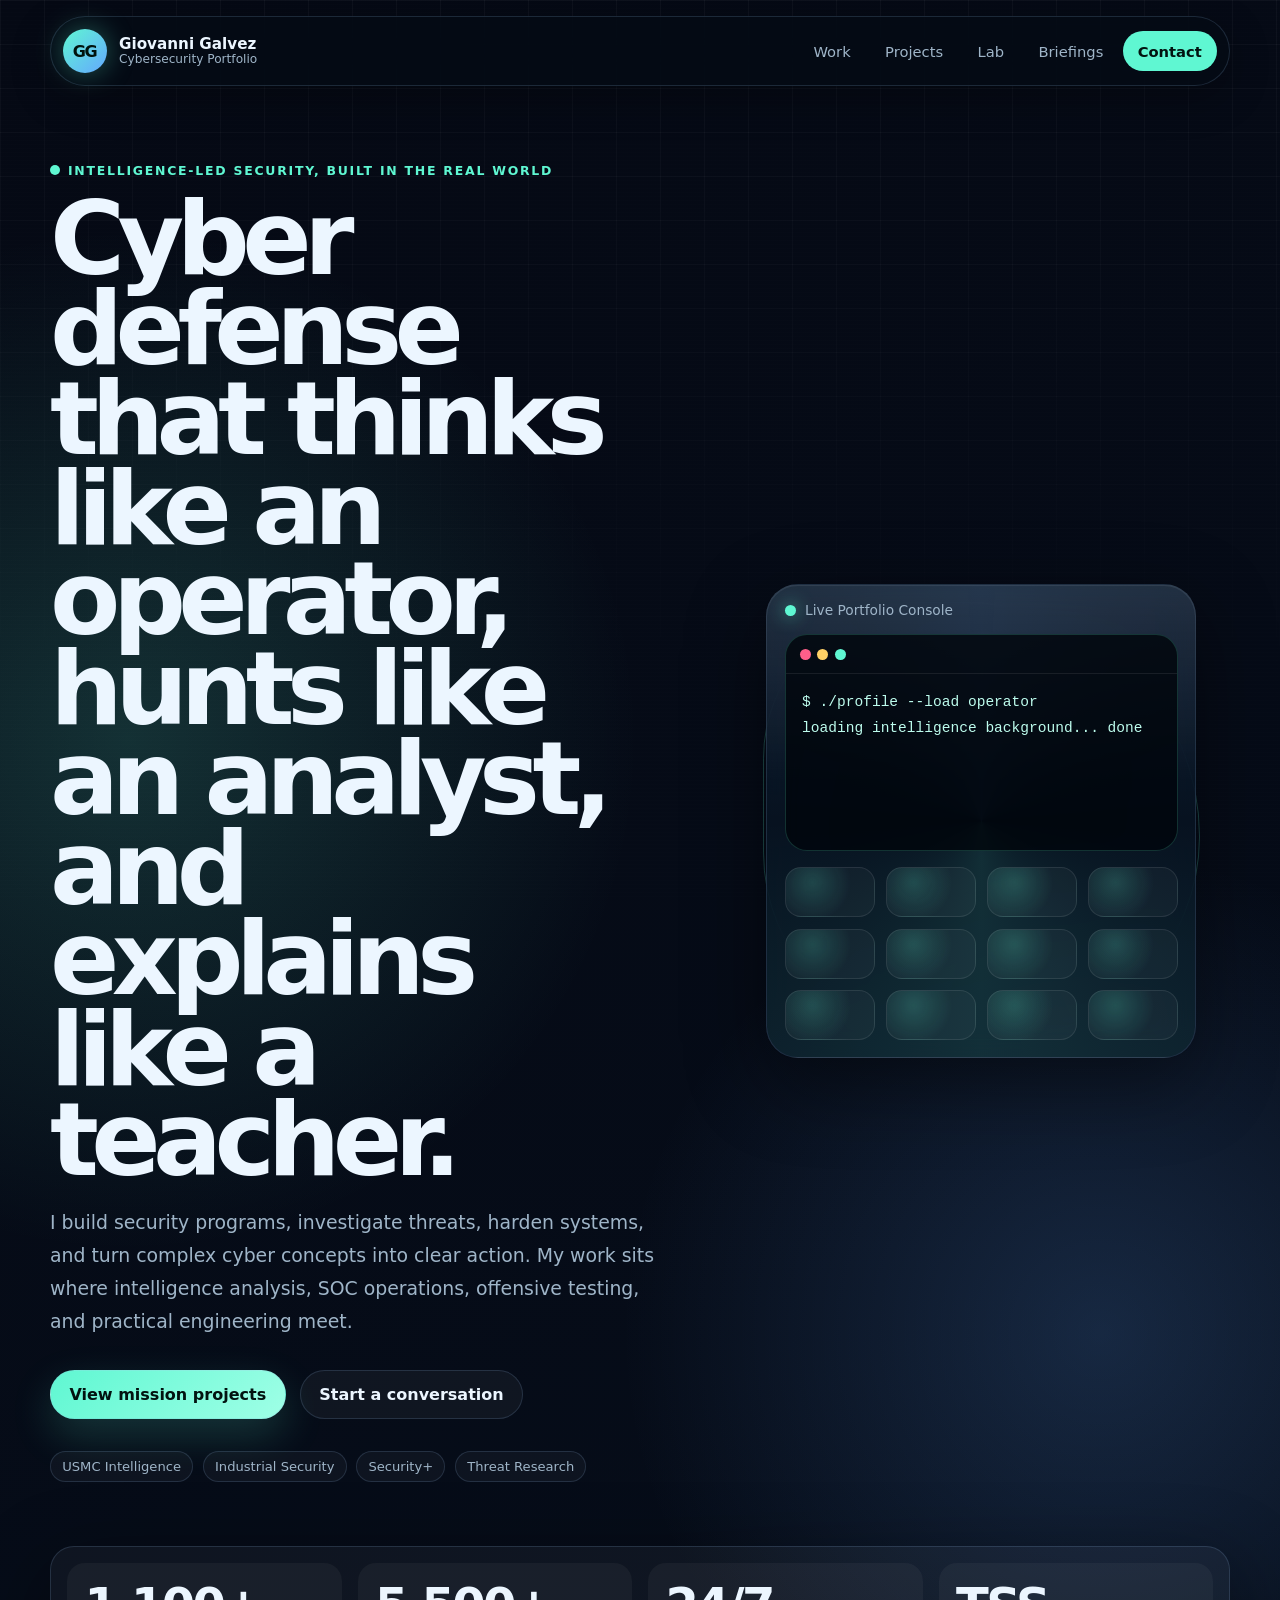
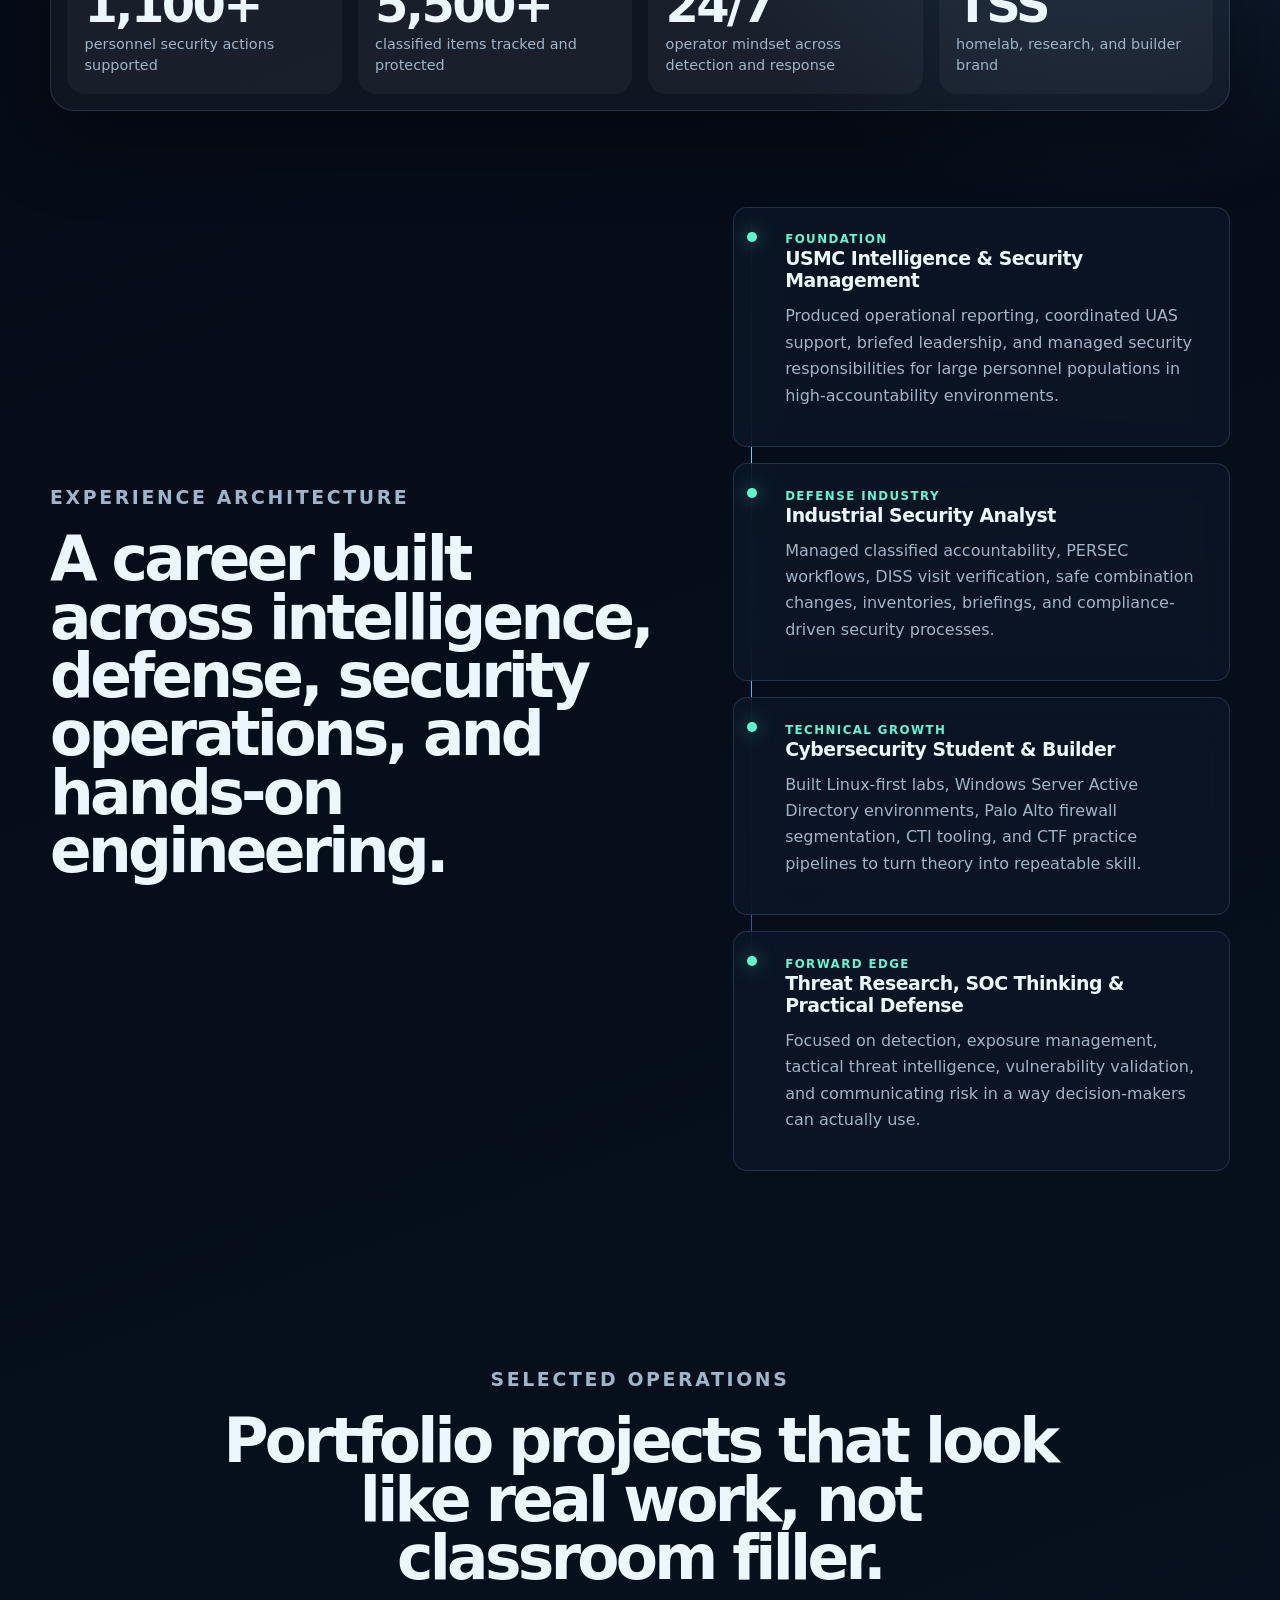
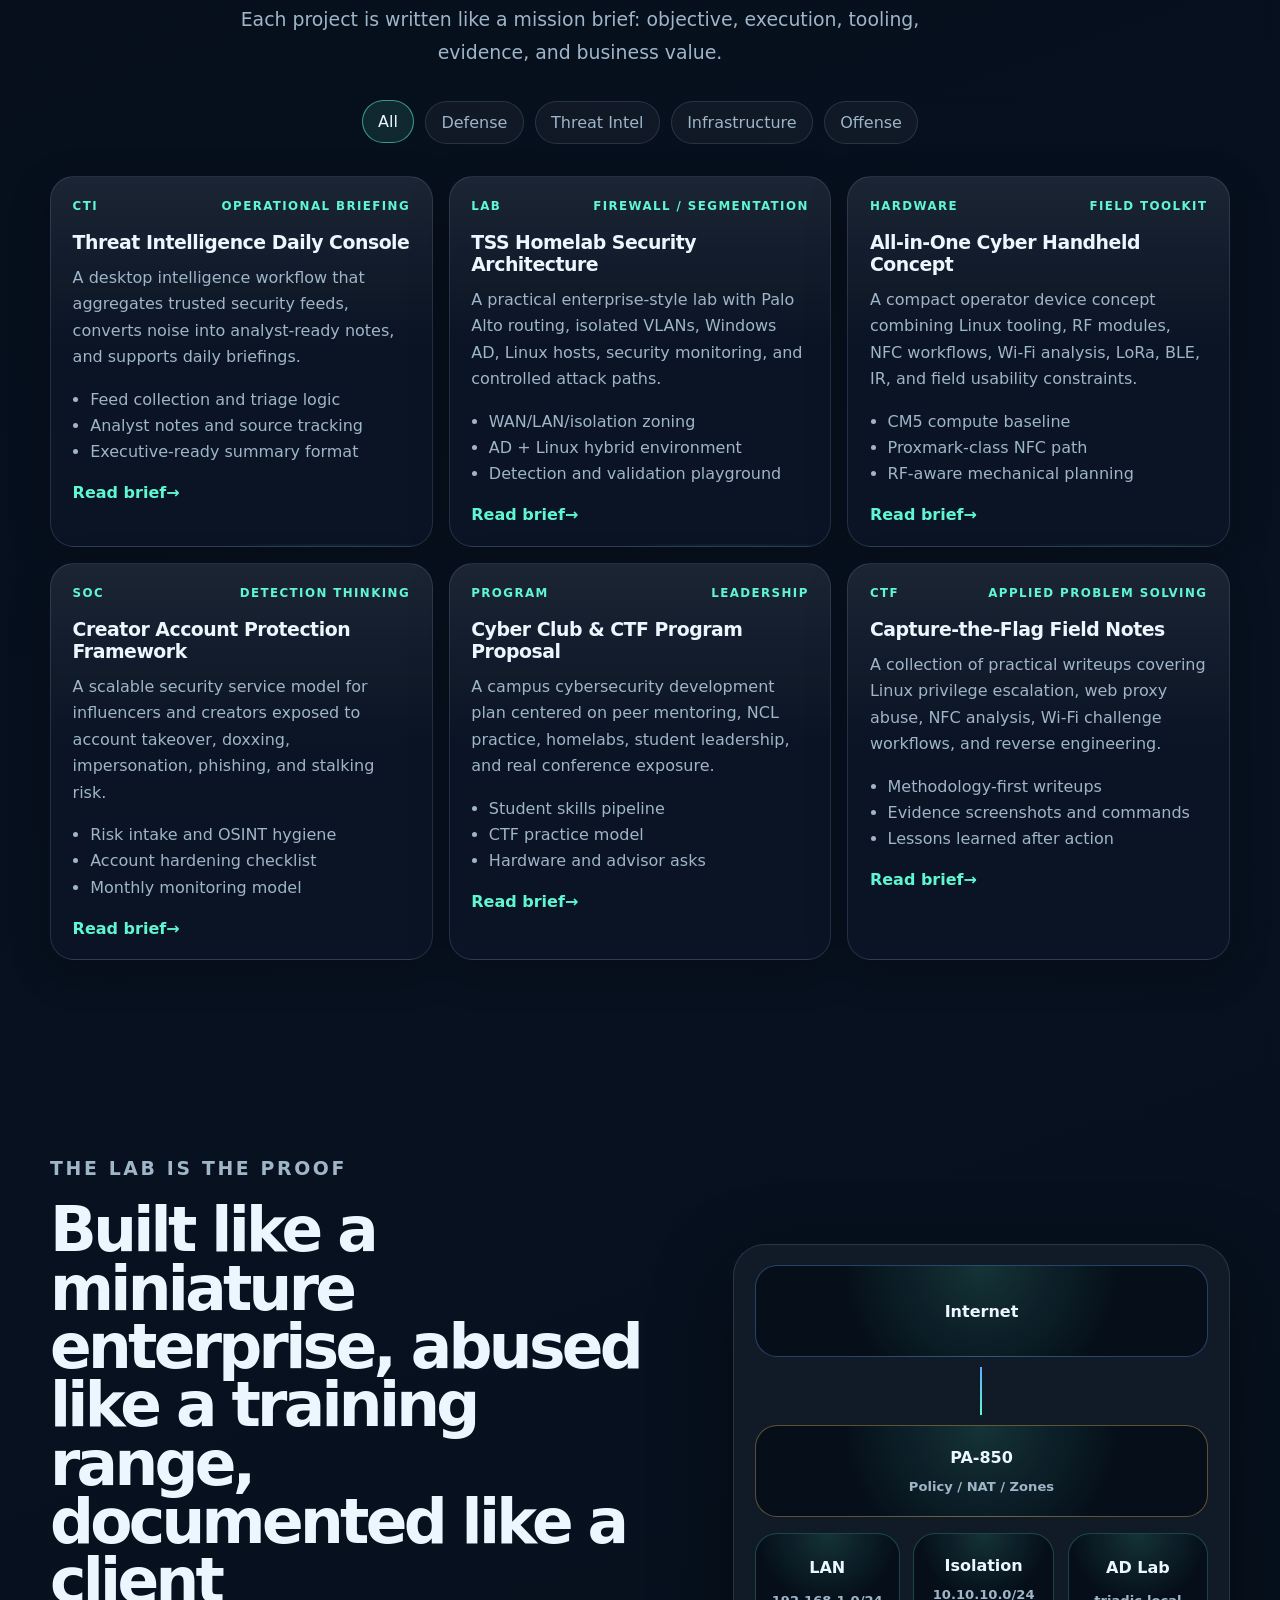
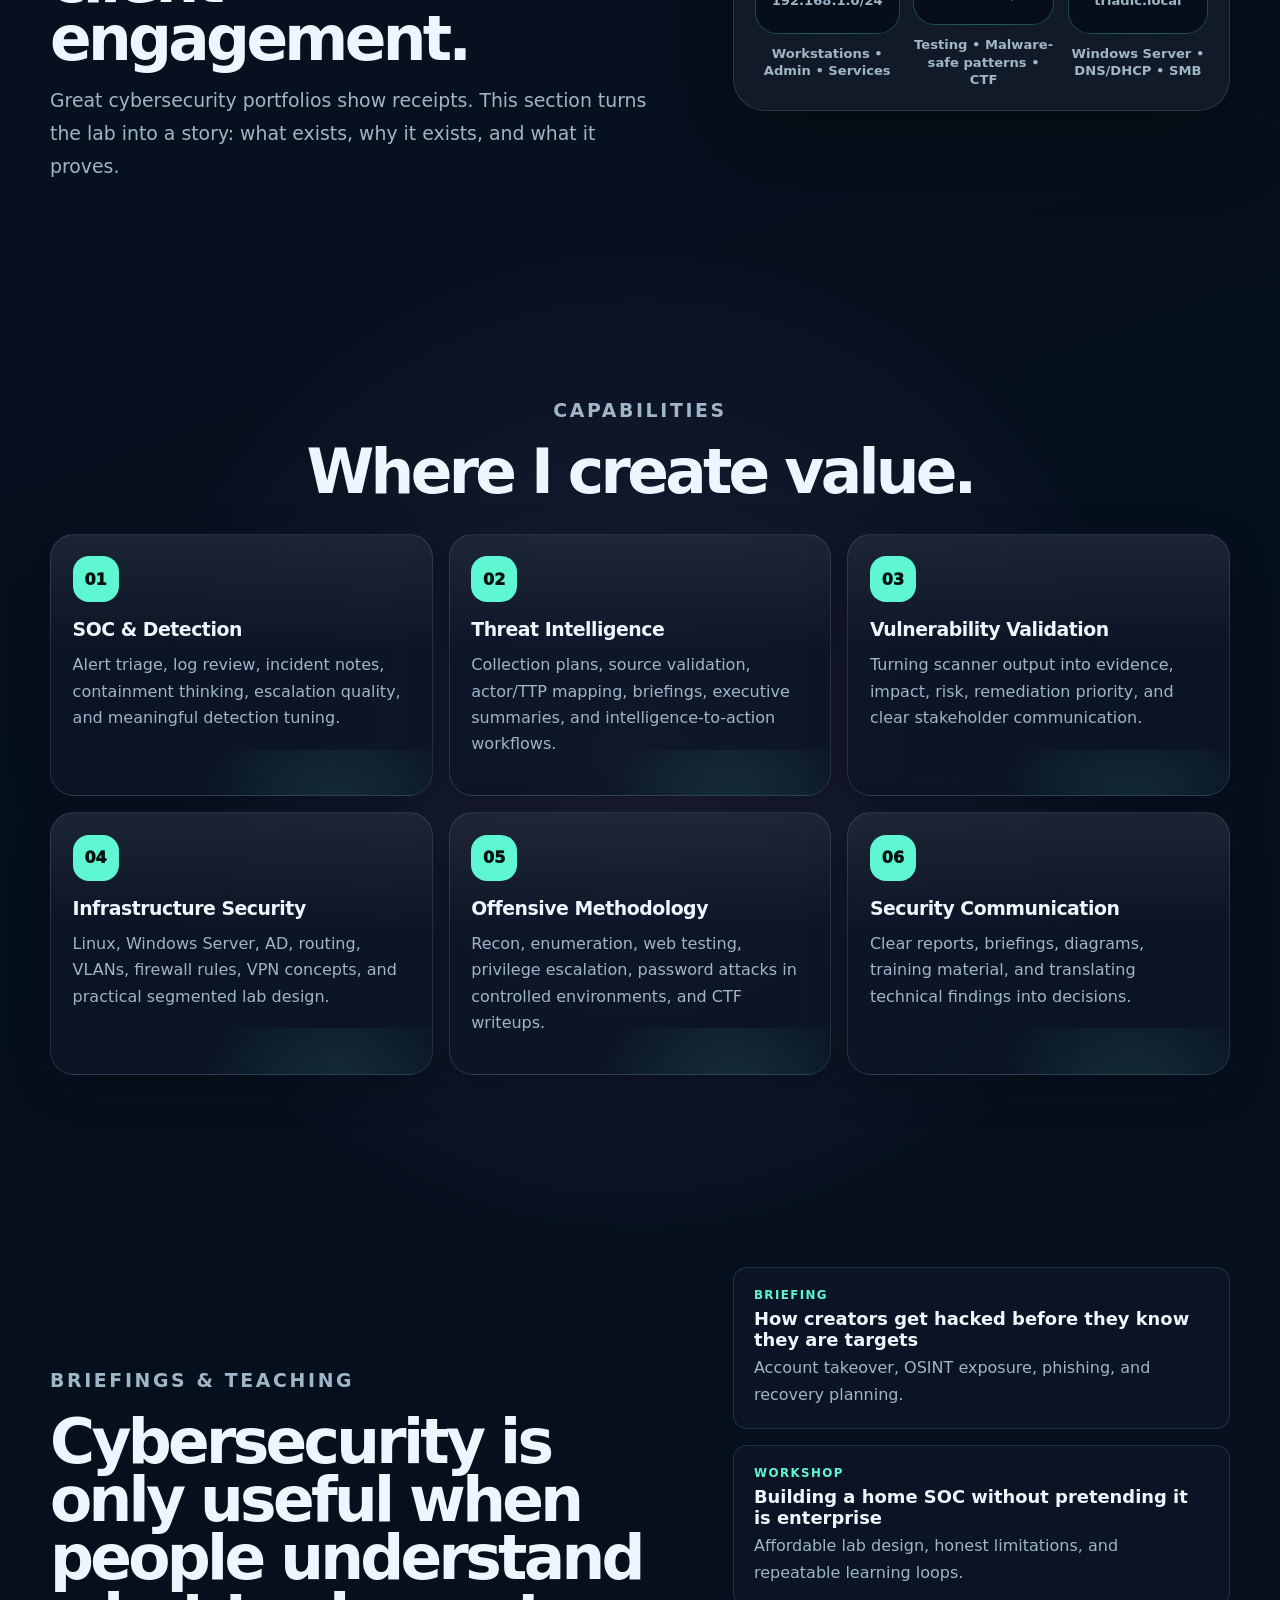
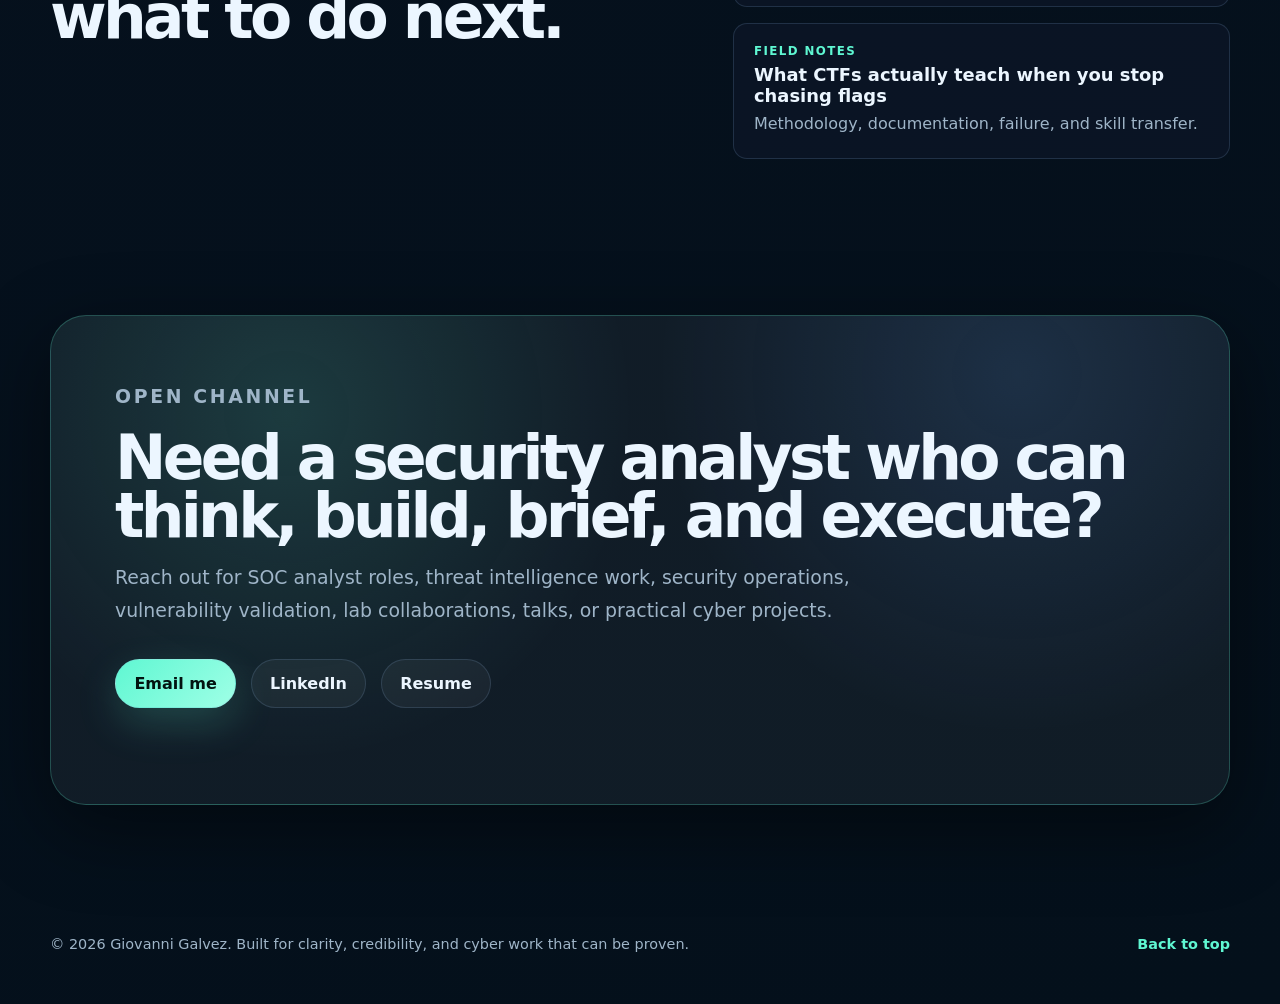
==== index.html @ e76125e7 "Add files via upload" ====
<!doctype html>
<html lang="en">
<head>
  <meta charset="utf-8" />
  <meta name="viewport" content="width=device-width, initial-scale=1" />
  <meta name="description" content="Cybersecurity portfolio for Giovanni Galvez — intelligence, security operations, threat research, homelab engineering, and practical defense projects." />
  <meta name="theme-color" content="#07111f" />
  <title>Giovanni Galvez | Cybersecurity Portfolio</title>
  <link rel="icon" href="assets/favicon.svg" type="image/svg+xml" />
  <link rel="stylesheet" href="style.css" />
</head>
<body>
  <a class="skip-link" href="#main">Skip to content</a>

  <div class="site-shell">
    <header class="site-header" data-reveal>
      <a class="brand" href="#top" aria-label="Giovanni Galvez home">
        <span class="brand-mark" aria-hidden="true">GG</span>
        <span class="brand-copy">
          <span class="brand-name">Giovanni Galvez</span>
          <span class="brand-line">Cybersecurity Portfolio</span>
        </span>
      </a>

      <button class="nav-toggle" type="button" aria-expanded="false" aria-controls="site-nav">
        <span class="sr-only">Open navigation</span>
        <span></span><span></span><span></span>
      </button>

      <nav id="site-nav" class="site-nav" aria-label="Primary navigation">
        <a href="#work">Work</a>
        <a href="#projects">Projects</a>
        <a href="#lab">Lab</a>
        <a href="#writing">Briefings</a>
        <a href="#contact" class="nav-cta">Contact</a>
      </nav>
    </header>

    <main id="main">
      <section id="top" class="hero section-grid">
        <div class="hero-copy" data-reveal>
          <p class="eyebrow"><span class="pulse-dot"></span> Intelligence-led security, built in the real world</p>
          <h1>Cyber defense that thinks like an operator, hunts like an analyst, and explains like a teacher.</h1>
          <p class="hero-lede">
            I build security programs, investigate threats, harden systems, and turn complex cyber concepts into clear action. My work sits where intelligence analysis, SOC operations, offensive testing, and practical engineering meet.
          </p>
          <div class="hero-actions">
            <a class="button button-primary" href="#projects">View mission projects</a>
            <a class="button button-ghost" href="#contact">Start a conversation</a>
          </div>
          <div class="trust-row" aria-label="Professional highlights">
            <span>USMC Intelligence</span>
            <span>Industrial Security</span>
            <span>Security+</span>
            <span>Threat Research</span>
          </div>
        </div>

        <div class="hero-panel" data-reveal>
          <div class="orbital-card">
            <div class="orbit orbit-one"></div>
            <div class="orbit orbit-two"></div>
            <div class="operator-card">
              <div class="operator-topline">
                <span class="status-light"></span>
                <span>Live Portfolio Console</span>
              </div>
              <div class="terminal-window" aria-label="Portfolio terminal animation">
                <div class="terminal-bar">
                  <span></span><span></span><span></span>
                </div>
                <pre id="terminal-output">$ ./profile --load operator
loading intelligence background... done
loading security operations... done
loading project evidence... done
ready.</pre>
              </div>
              <div class="signal-grid" aria-hidden="true">
                <span></span><span></span><span></span><span></span>
                <span></span><span></span><span></span><span></span>
                <span></span><span></span><span></span><span></span>
              </div>
            </div>
          </div>
        </div>
      </section>

      <section class="metrics strip" aria-label="Key metrics" data-reveal>
        <article>
          <strong>1,100+</strong>
          <span>personnel security actions supported</span>
        </article>
        <article>
          <strong>5,500+</strong>
          <span>classified items tracked and protected</span>
        </article>
        <article>
          <strong>24/7</strong>
          <span>operator mindset across detection and response</span>
        </article>
        <article>
          <strong>TSS</strong>
          <span>homelab, research, and builder brand</span>
        </article>
      </section>

      <section id="work" class="section section-grid work-section">
        <div class="section-heading" data-reveal>
          <p class="eyebrow">Experience architecture</p>
          <h2>A career built across intelligence, defense, security operations, and hands-on engineering.</h2>
        </div>
        <div class="timeline" data-reveal>
          <article class="timeline-item">
            <span class="timeline-kicker">Foundation</span>
            <h3>USMC Intelligence & Security Management</h3>
            <p>Produced operational reporting, coordinated UAS support, briefed leadership, and managed security responsibilities for large personnel populations in high-accountability environments.</p>
          </article>
          <article class="timeline-item">
            <span class="timeline-kicker">Defense Industry</span>
            <h3>Industrial Security Analyst</h3>
            <p>Managed classified accountability, PERSEC workflows, DISS visit verification, safe combination changes, inventories, briefings, and compliance-driven security processes.</p>
          </article>
          <article class="timeline-item">
            <span class="timeline-kicker">Technical Growth</span>
            <h3>Cybersecurity Student & Builder</h3>
            <p>Built Linux-first labs, Windows Server Active Directory environments, Palo Alto firewall segmentation, CTI tooling, and CTF practice pipelines to turn theory into repeatable skill.</p>
          </article>
          <article class="timeline-item">
            <span class="timeline-kicker">Forward Edge</span>
            <h3>Threat Research, SOC Thinking & Practical Defense</h3>
            <p>Focused on detection, exposure management, tactical threat intelligence, vulnerability validation, and communicating risk in a way decision-makers can actually use.</p>
          </article>
        </div>
      </section>

      <section id="projects" class="section projects-section">
        <div class="section-heading narrow" data-reveal>
          <p class="eyebrow">Selected operations</p>
          <h2>Portfolio projects that look like real work, not classroom filler.</h2>
          <p>Each project is written like a mission brief: objective, execution, tooling, evidence, and business value.</p>
        </div>

        <div class="project-filters" data-reveal aria-label="Project filters">
          <button class="chip is-active" data-filter="all">All</button>
          <button class="chip" data-filter="defense">Defense</button>
          <button class="chip" data-filter="cti">Threat Intel</button>
          <button class="chip" data-filter="infra">Infrastructure</button>
          <button class="chip" data-filter="offense">Offense</button>
        </div>

        <div class="project-grid" data-reveal>
          <article class="project-card" data-category="cti defense">
            <div class="card-topline"><span>CTI</span><span>Operational Briefing</span></div>
            <h3>Threat Intelligence Daily Console</h3>
            <p>A desktop intelligence workflow that aggregates trusted security feeds, converts noise into analyst-ready notes, and supports daily briefings.</p>
            <ul>
              <li>Feed collection and triage logic</li>
              <li>Analyst notes and source tracking</li>
              <li>Executive-ready summary format</li>
            </ul>
            <button class="text-button" data-modal="cti-console">Read brief</button>
          </article>

          <article class="project-card" data-category="infra defense">
            <div class="card-topline"><span>Lab</span><span>Firewall / Segmentation</span></div>
            <h3>TSS Homelab Security Architecture</h3>
            <p>A practical enterprise-style lab with Palo Alto routing, isolated VLANs, Windows AD, Linux hosts, security monitoring, and controlled attack paths.</p>
            <ul>
              <li>WAN/LAN/isolation zoning</li>
              <li>AD + Linux hybrid environment</li>
              <li>Detection and validation playground</li>
            </ul>
            <button class="text-button" data-modal="tss-lab">Read brief</button>
          </article>

          <article class="project-card" data-category="offense infra">
            <div class="card-topline"><span>Hardware</span><span>Field Toolkit</span></div>
            <h3>All-in-One Cyber Handheld Concept</h3>
            <p>A compact operator device concept combining Linux tooling, RF modules, NFC workflows, Wi-Fi analysis, LoRa, BLE, IR, and field usability constraints.</p>
            <ul>
              <li>CM5 compute baseline</li>
              <li>Proxmark-class NFC path</li>
              <li>RF-aware mechanical planning</li>
            </ul>
            <button class="text-button" data-modal="handheld">Read brief</button>
          </article>

          <article class="project-card" data-category="defense cti">
            <div class="card-topline"><span>SOC</span><span>Detection Thinking</span></div>
            <h3>Creator Account Protection Framework</h3>
            <p>A scalable security service model for influencers and creators exposed to account takeover, doxxing, impersonation, phishing, and stalking risk.</p>
            <ul>
              <li>Risk intake and OSINT hygiene</li>
              <li>Account hardening checklist</li>
              <li>Monthly monitoring model</li>
            </ul>
            <button class="text-button" data-modal="creator-shield">Read brief</button>
          </article>

          <article class="project-card" data-category="infra defense">
            <div class="card-topline"><span>Program</span><span>Leadership</span></div>
            <h3>Cyber Club & CTF Program Proposal</h3>
            <p>A campus cybersecurity development plan centered on peer mentoring, NCL practice, homelabs, student leadership, and real conference exposure.</p>
            <ul>
              <li>Student skills pipeline</li>
              <li>CTF practice model</li>
              <li>Hardware and advisor asks</li>
            </ul>
            <button class="text-button" data-modal="campus-program">Read brief</button>
          </article>

          <article class="project-card" data-category="offense defense">
            <div class="card-topline"><span>CTF</span><span>Applied Problem Solving</span></div>
            <h3>Capture-the-Flag Field Notes</h3>
            <p>A collection of practical writeups covering Linux privilege escalation, web proxy abuse, NFC analysis, Wi-Fi challenge workflows, and reverse engineering.</p>
            <ul>
              <li>Methodology-first writeups</li>
              <li>Evidence screenshots and commands</li>
              <li>Lessons learned after action</li>
            </ul>
            <button class="text-button" data-modal="ctf-notes">Read brief</button>
          </article>
        </div>
      </section>

      <section id="lab" class="section lab-section section-grid">
        <div class="section-heading" data-reveal>
          <p class="eyebrow">The lab is the proof</p>
          <h2>Built like a miniature enterprise, abused like a training range, documented like a client engagement.</h2>
          <p>Great cybersecurity portfolios show receipts. This section turns the lab into a story: what exists, why it exists, and what it proves.</p>
        </div>
        <div class="lab-map" data-reveal aria-label="Homelab architecture diagram">
          <div class="map-node internet">Internet</div>
          <div class="map-line"></div>
          <div class="map-node firewall">PA-850<br><span>Policy / NAT / Zones</span></div>
          <div class="map-branches">
            <div class="branch">
              <div class="map-node">LAN<br><span>192.168.1.0/24</span></div>
              <small>Workstations • Admin • Services</small>
            </div>
            <div class="branch">
              <div class="map-node">Isolation<br><span>10.10.10.0/24</span></div>
              <small>Testing • Malware-safe patterns • CTF</small>
            </div>
            <div class="branch">
              <div class="map-node">AD Lab<br><span>triadic.local</span></div>
              <small>Windows Server • DNS/DHCP • SMB</small>
            </div>
          </div>
        </div>
      </section>

      <section id="capabilities" class="section capabilities-section">
        <div class="section-heading narrow" data-reveal>
          <p class="eyebrow">Capabilities</p>
          <h2>Where I create value.</h2>
        </div>
        <div class="capability-grid" data-reveal>
          <article>
            <span class="cap-icon">01</span>
            <h3>SOC & Detection</h3>
            <p>Alert triage, log review, incident notes, containment thinking, escalation quality, and meaningful detection tuning.</p>
          </article>
          <article>
            <span class="cap-icon">02</span>
            <h3>Threat Intelligence</h3>
            <p>Collection plans, source validation, actor/TTP mapping, briefings, executive summaries, and intelligence-to-action workflows.</p>
          </article>
          <article>
            <span class="cap-icon">03</span>
            <h3>Vulnerability Validation</h3>
            <p>Turning scanner output into evidence, impact, risk, remediation priority, and clear stakeholder communication.</p>
          </article>
          <article>
            <span class="cap-icon">04</span>
            <h3>Infrastructure Security</h3>
            <p>Linux, Windows Server, AD, routing, VLANs, firewall rules, VPN concepts, and practical segmented lab design.</p>
          </article>
          <article>
            <span class="cap-icon">05</span>
            <h3>Offensive Methodology</h3>
            <p>Recon, enumeration, web testing, privilege escalation, password attacks in controlled environments, and CTF writeups.</p>
          </article>
          <article>
            <span class="cap-icon">06</span>
            <h3>Security Communication</h3>
            <p>Clear reports, briefings, diagrams, training material, and translating technical findings into decisions.</p>
          </article>
        </div>
      </section>

      <section id="writing" class="section writing-section section-grid">
        <div class="section-heading" data-reveal>
          <p class="eyebrow">Briefings & teaching</p>
          <h2>Cybersecurity is only useful when people understand what to do next.</h2>
        </div>
        <div class="briefing-list" data-reveal>
          <a href="#contact">
            <span>Briefing</span>
            <strong>How creators get hacked before they know they are targets</strong>
            <em>Account takeover, OSINT exposure, phishing, and recovery planning.</em>
          </a>
          <a href="#contact">
            <span>Workshop</span>
            <strong>Building a home SOC without pretending it is enterprise</strong>
            <em>Affordable lab design, honest limitations, and repeatable learning loops.</em>
          </a>
          <a href="#contact">
            <span>Field Notes</span>
            <strong>What CTFs actually teach when you stop chasing flags</strong>
            <em>Methodology, documentation, failure, and skill transfer.</em>
          </a>
        </div>
      </section>

      <section id="contact" class="section contact-section" data-reveal>
        <div class="contact-card">
          <p class="eyebrow">Open channel</p>
          <h2>Need a security analyst who can think, build, brief, and execute?</h2>
          <p>Reach out for SOC analyst roles, threat intelligence work, security operations, vulnerability validation, lab collaborations, talks, or practical cyber projects.</p>
          <div class="contact-actions">
            <a class="button button-primary" href="mailto:you@example.com?subject=Cybersecurity%20Portfolio%20Inquiry">Email me</a>
            <a class="button button-ghost" href="https://www.linkedin.com/in/giovanniagalvez" target="_blank" rel="noreferrer">LinkedIn</a>
            <a class="button button-ghost" href="assets/resume-placeholder.txt">Resume</a>
          </div>
        </div>
      </section>
    </main>

    <footer class="site-footer">
      <p>© <span id="year"></span> Giovanni Galvez. Built for clarity, credibility, and cyber work that can be proven.</p>
      <a href="#top">Back to top</a>
    </footer>
  </div>

  <div class="modal" id="project-modal" role="dialog" aria-modal="true" aria-hidden="true" aria-labelledby="modal-title">
    <div class="modal-backdrop" data-close-modal></div>
    <div class="modal-panel" role="document">
      <button class="modal-close" type="button" data-close-modal aria-label="Close modal">×</button>
      <p class="eyebrow" id="modal-kicker">Project brief</p>
      <h2 id="modal-title">Project title</h2>
      <p id="modal-body">Project body</p>
      <div class="modal-meta" id="modal-meta"></div>
    </div>
  </div>

  <script src="app.js"></script>
</body>
</html>
---- style.css ----
:root {
  --bg: #050914;
  --bg-2: #07111f;
  --panel: rgba(12, 23, 39, 0.78);
  --panel-strong: rgba(14, 31, 52, 0.95);
  --text: #ecf6ff;
  --muted: #9fb5c8;
  --subtle: #678095;
  --line: rgba(137, 179, 218, 0.18);
  --accent: #5ff7d2;
  --accent-2: #64a8ff;
  --accent-3: #c084fc;
  --danger: #ff5f8a;
  --shadow: 0 24px 80px rgba(0, 0, 0, 0.45);
  --radius: 24px;
  --radius-sm: 14px;
  --max: 1180px;
}

* {
  box-sizing: border-box;
}

html {
  scroll-behavior: smooth;
}

body {
  margin: 0;
  min-height: 100vh;
  font-family: ui-sans-serif, system-ui, -apple-system, BlinkMacSystemFont, "Segoe UI", sans-serif;
  color: var(--text);
  background:
    radial-gradient(circle at 10% 10%, rgba(95, 247, 210, 0.16), transparent 32rem),
    radial-gradient(circle at 86% 18%, rgba(100, 168, 255, 0.18), transparent 30rem),
    radial-gradient(circle at 50% 75%, rgba(192, 132, 252, 0.12), transparent 32rem),
    linear-gradient(160deg, var(--bg), var(--bg-2) 55%, #04101b);
  overflow-x: hidden;
}

body::before {
  content: "";
  position: fixed;
  inset: 0;
  pointer-events: none;
  background-image:
    linear-gradient(rgba(255,255,255,0.035) 1px, transparent 1px),
    linear-gradient(90deg, rgba(255,255,255,0.035) 1px, transparent 1px);
  background-size: 44px 44px;
  mask-image: linear-gradient(to bottom, black, transparent 85%);
  z-index: -2;
}

body::after {
  content: "";
  position: fixed;
  inset: 0;
  pointer-events: none;
  background: repeating-linear-gradient(
    to bottom,
    rgba(255,255,255,0.025),
    rgba(255,255,255,0.025) 1px,
    transparent 1px,
    transparent 4px
  );
  mix-blend-mode: overlay;
  opacity: 0.24;
  z-index: -1;
}

a {
  color: inherit;
  text-decoration: none;
}

button {
  font: inherit;
}

.skip-link {
  position: absolute;
  left: 1rem;
  top: -4rem;
  z-index: 1000;
  padding: 0.75rem 1rem;
  background: var(--accent);
  color: #00130e;
  border-radius: 999px;
  transition: top 180ms ease;
}

.skip-link:focus {
  top: 1rem;
}

.sr-only {
  position: absolute;
  width: 1px;
  height: 1px;
  padding: 0;
  margin: -1px;
  overflow: hidden;
  clip: rect(0, 0, 0, 0);
  white-space: nowrap;
  border: 0;
}

.site-shell {
  width: min(100% - 32px, var(--max));
  margin: 0 auto;
}

.site-header {
  position: sticky;
  top: 16px;
  z-index: 900;
  display: flex;
  align-items: center;
  justify-content: space-between;
  gap: 1rem;
  margin-top: 16px;
  padding: 0.75rem;
  border: 1px solid var(--line);
  border-radius: 999px;
  background: rgba(5, 12, 22, 0.72);
  backdrop-filter: blur(18px);
  box-shadow: 0 12px 40px rgba(0,0,0,0.28);
}

.brand {
  display: inline-flex;
  align-items: center;
  gap: 0.75rem;
  min-width: 0;
}

.brand-mark {
  display: grid;
  place-items: center;
  width: 44px;
  height: 44px;
  flex: 0 0 44px;
  border-radius: 50%;
  color: #00130e;
  font-weight: 900;
  letter-spacing: -0.08em;
  background: linear-gradient(135deg, var(--accent), var(--accent-2));
  box-shadow: 0 0 28px rgba(95, 247, 210, 0.34);
}

.brand-copy {
  display: grid;
  line-height: 1.1;
}

.brand-name {
  font-size: 0.95rem;
  font-weight: 800;
}

.brand-line {
  color: var(--muted);
  font-size: 0.76rem;
}

.site-nav {
  display: flex;
  align-items: center;
  gap: 0.25rem;
}

.site-nav a {
  color: var(--muted);
  font-size: 0.92rem;
  padding: 0.72rem 0.95rem;
  border-radius: 999px;
  transition: color 180ms ease, background 180ms ease;
}

.site-nav a:hover,
.site-nav a:focus-visible {
  color: var(--text);
  background: rgba(255,255,255,0.07);
  outline: none;
}

.site-nav .nav-cta {
  color: #021310;
  background: var(--accent);
  font-weight: 800;
}

.site-nav .nav-cta:hover,
.site-nav .nav-cta:focus-visible {
  color: #021310;
  background: #8fffe2;
}

.nav-toggle {
  display: none;
  width: 44px;
  height: 44px;
  border: 1px solid var(--line);
  border-radius: 50%;
  background: rgba(255,255,255,0.04);
  color: var(--text);
}

.nav-toggle span:not(.sr-only) {
  display: block;
  width: 18px;
  height: 2px;
  margin: 4px auto;
  background: currentColor;
  border-radius: 999px;
}

.section {
  padding: 96px 0;
}

.section-grid {
  display: grid;
  grid-template-columns: minmax(0, 1fr) minmax(320px, 0.82fr);
  gap: clamp(2rem, 6vw, 5rem);
  align-items: center;
}

.hero {
  min-height: calc(100vh - 88px);
  padding: 74px 0 64px;
}

.eyebrow {
  display: inline-flex;
  align-items: center;
  gap: 0.5rem;
  margin: 0 0 1rem;
  color: var(--accent);
  font-size: 0.78rem;
  font-weight: 900;
  letter-spacing: 0.14em;
  text-transform: uppercase;
}

.pulse-dot {
  width: 0.62rem;
  height: 0.62rem;
  border-radius: 999px;
  background: var(--accent);
  box-shadow: 0 0 0 0 rgba(95, 247, 210, 0.62);
  animation: pulse 1.7s infinite;
}

@keyframes pulse {
  70% { box-shadow: 0 0 0 12px rgba(95, 247, 210, 0); }
  100% { box-shadow: 0 0 0 0 rgba(95, 247, 210, 0); }
}

h1, h2, h3, p {
  margin-top: 0;
}

h1 {
  max-width: 920px;
  margin-bottom: 1.35rem;
  font-size: clamp(3rem, 8vw, 6.85rem);
  line-height: 0.88;
  letter-spacing: -0.075em;
}

h2 {
  margin-bottom: 1rem;
  font-size: clamp(2rem, 4.8vw, 4.45rem);
  line-height: 0.95;
  letter-spacing: -0.06em;
}

h3 {
  margin-bottom: 0.75rem;
  font-size: 1.18rem;
  letter-spacing: -0.025em;
}

.hero-lede,
.section-heading p,
.contact-card p {
  max-width: 760px;
  color: var(--muted);
  font-size: clamp(1rem, 2vw, 1.18rem);
  line-height: 1.75;
}

.hero-actions,
.contact-actions {
  display: flex;
  flex-wrap: wrap;
  gap: 0.9rem;
  margin: 2rem 0;
}

.button {
  display: inline-flex;
  align-items: center;
  justify-content: center;
  min-height: 48px;
  padding: 0.85rem 1.15rem;
  border-radius: 999px;
  border: 1px solid var(--line);
  font-weight: 850;
  transition: transform 180ms ease, border-color 180ms ease, background 180ms ease, box-shadow 180ms ease;
}

.button:hover,
.button:focus-visible {
  transform: translateY(-2px);
  outline: none;
}

.button-primary {
  color: #021310;
  background: linear-gradient(135deg, var(--accent), #9fffe6);
  box-shadow: 0 16px 42px rgba(95, 247, 210, 0.18);
}

.button-ghost {
  color: var(--text);
  background: rgba(255,255,255,0.045);
}

.button-ghost:hover,
.button-ghost:focus-visible {
  border-color: rgba(95, 247, 210, 0.5);
  background: rgba(95, 247, 210, 0.08);
}

.trust-row {
  display: flex;
  flex-wrap: wrap;
  gap: 0.6rem;
  color: var(--muted);
}

.trust-row span {
  padding: 0.45rem 0.7rem;
  border: 1px solid var(--line);
  border-radius: 999px;
  background: rgba(255,255,255,0.035);
  font-size: 0.82rem;
}

.hero-panel {
  min-height: 520px;
  display: grid;
  place-items: center;
}

.orbital-card {
  position: relative;
  width: min(100%, 520px);
  aspect-ratio: 1;
  display: grid;
  place-items: center;
}

.orbit {
  position: absolute;
  inset: 6%;
  border: 1px solid rgba(95, 247, 210, 0.25);
  border-radius: 40% 60% 52% 48%;
  animation: rotate 18s linear infinite;
}

.orbit-two {
  inset: 14%;
  border-color: rgba(100, 168, 255, 0.26);
  border-radius: 58% 42% 48% 52%;
  animation-duration: 12s;
  animation-direction: reverse;
}

@keyframes rotate {
  to { transform: rotate(360deg); }
}

.operator-card {
  position: relative;
  width: min(92%, 430px);
  min-height: 400px;
  padding: 1.1rem;
  border: 1px solid var(--line);
  border-radius: 32px;
  background:
    linear-gradient(180deg, rgba(255,255,255,0.09), transparent 42%),
    rgba(8, 20, 35, 0.8);
  box-shadow: var(--shadow), inset 0 1px rgba(255,255,255,0.08);
  backdrop-filter: blur(18px);
  overflow: hidden;
}

.operator-card::before {
  content: "";
  position: absolute;
  inset: -40%;
  background: conic-gradient(from 90deg, transparent, rgba(95,247,210,0.12), transparent, rgba(100,168,255,0.12), transparent);
  animation: rotate 20s linear infinite;
  z-index: -1;
}

.operator-topline {
  display: flex;
  align-items: center;
  gap: 0.55rem;
  color: var(--muted);
  font-size: 0.86rem;
  margin-bottom: 1rem;
}

.status-light {
  width: 0.7rem;
  height: 0.7rem;
  border-radius: 50%;
  background: var(--accent);
  box-shadow: 0 0 18px rgba(95,247,210,0.7);
}

.terminal-window {
  border: 1px solid rgba(95,247,210,0.18);
  border-radius: 22px;
  background: rgba(1, 6, 12, 0.8);
  overflow: hidden;
}

.terminal-bar {
  display: flex;
  gap: 0.42rem;
  padding: 0.85rem;
  border-bottom: 1px solid rgba(255,255,255,0.08);
}

.terminal-bar span {
  width: 0.68rem;
  height: 0.68rem;
  border-radius: 50%;
  background: var(--subtle);
}

.terminal-bar span:nth-child(1) { background: var(--danger); }
.terminal-bar span:nth-child(2) { background: #ffd166; }
.terminal-bar span:nth-child(3) { background: var(--accent); }

pre {
  margin: 0;
  min-height: 176px;
  padding: 1rem;
  color: #bdfced;
  font: 500 0.91rem/1.75 ui-monospace, SFMono-Regular, Menlo, Monaco, Consolas, monospace;
  white-space: pre-wrap;
}

.signal-grid {
  display: grid;
  grid-template-columns: repeat(4, 1fr);
  gap: 0.7rem;
  margin-top: 1rem;
}

.signal-grid span {
  height: 50px;
  border: 1px solid rgba(255,255,255,0.09);
  border-radius: 16px;
  background:
    radial-gradient(circle at 30% 30%, rgba(95,247,210,0.18), transparent 55%),
    rgba(255,255,255,0.035);
}

.strip {
  display: grid;
  grid-template-columns: repeat(4, 1fr);
  gap: 1rem;
  padding: 1rem;
  border: 1px solid var(--line);
  border-radius: var(--radius);
  background: rgba(255,255,255,0.04);
  box-shadow: var(--shadow);
}

.metrics article {
  padding: 1.1rem;
  border-radius: 18px;
  background: rgba(255,255,255,0.04);
}

.metrics strong {
  display: block;
  margin-bottom: 0.35rem;
  font-size: clamp(1.8rem, 4vw, 3rem);
  line-height: 1;
  letter-spacing: -0.055em;
}

.metrics span {
  color: var(--muted);
  font-size: 0.9rem;
  line-height: 1.45;
}

.section-heading.narrow {
  max-width: 880px;
  margin: 0 auto 2rem;
  text-align: center;
}

.timeline {
  position: relative;
  display: grid;
  gap: 1rem;
}

.timeline::before {
  content: "";
  position: absolute;
  left: 1.1rem;
  top: 1rem;
  bottom: 1rem;
  width: 1px;
  background: linear-gradient(var(--accent), var(--accent-2), transparent);
}

.timeline-item {
  position: relative;
  padding: 1.3rem 1.3rem 1.3rem 3.2rem;
  border: 1px solid var(--line);
  border-radius: var(--radius-sm);
  background: var(--panel);
  backdrop-filter: blur(14px);
}

.timeline-item::before {
  content: "";
  position: absolute;
  left: 0.82rem;
  top: 1.5rem;
  width: 0.62rem;
  height: 0.62rem;
  border-radius: 50%;
  background: var(--accent);
  box-shadow: 0 0 18px rgba(95,247,210,0.55);
}

.timeline-kicker,
.card-topline,
.briefing-list span {
  color: var(--accent);
  font-size: 0.74rem;
  font-weight: 900;
  letter-spacing: 0.12em;
  text-transform: uppercase;
}

.timeline-item p,
.project-card p,
.project-card li,
.capability-grid p,
.briefing-list em,
.site-footer {
  color: var(--muted);
  line-height: 1.65;
}

.project-filters {
  display: flex;
  flex-wrap: wrap;
  justify-content: center;
  gap: 0.7rem;
  margin: 2rem 0;
}

.chip {
  border: 1px solid var(--line);
  border-radius: 999px;
  padding: 0.68rem 0.95rem;
  color: var(--muted);
  background: rgba(255,255,255,0.04);
  cursor: pointer;
  transition: border-color 180ms ease, background 180ms ease, color 180ms ease, transform 180ms ease;
}

.chip:hover,
.chip:focus-visible,
.chip.is-active {
  color: var(--text);
  border-color: rgba(95,247,210,0.55);
  background: rgba(95,247,210,0.1);
  outline: none;
  transform: translateY(-1px);
}

.project-grid,
.capability-grid {
  display: grid;
  grid-template-columns: repeat(3, 1fr);
  gap: 1rem;
}

.project-card,
.capability-grid article {
  position: relative;
  min-height: 100%;
  padding: 1.35rem;
  border: 1px solid var(--line);
  border-radius: var(--radius);
  background:
    linear-gradient(180deg, rgba(255,255,255,0.07), transparent 45%),
    var(--panel);
  box-shadow: 0 12px 42px rgba(0,0,0,0.22);
  overflow: hidden;
  transition: transform 180ms ease, border-color 180ms ease, opacity 180ms ease;
}

.project-card::after,
.capability-grid article::after {
  content: "";
  position: absolute;
  inset: auto -20% -40% 28%;
  height: 150px;
  background: radial-gradient(circle, rgba(95,247,210,0.12), transparent 70%);
  pointer-events: none;
}

.project-card:hover,
.capability-grid article:hover {
  transform: translateY(-4px);
  border-color: rgba(95,247,210,0.45);
}

.project-card.is-hidden {
  display: none;
}

.card-topline {
  display: flex;
  justify-content: space-between;
  gap: 1rem;
  margin-bottom: 1.15rem;
}

.project-card ul {
  margin: 1rem 0 1.1rem;
  padding-left: 1.1rem;
}

.text-button {
  display: inline-flex;
  color: var(--accent);
  border: 0;
  padding: 0;
  background: transparent;
  font-weight: 900;
  cursor: pointer;
}

.text-button::after {
  content: " →";
  transition: transform 160ms ease;
}

.text-button:hover::after,
.text-button:focus-visible::after {
  transform: translateX(3px);
}

.lab-map {
  padding: 1.3rem;
  border: 1px solid var(--line);
  border-radius: 32px;
  background: rgba(255,255,255,0.045);
  box-shadow: var(--shadow);
}

.map-node {
  display: grid;
  place-items: center;
  min-height: 92px;
  padding: 1rem;
  border: 1px solid rgba(95,247,210,0.24);
  border-radius: 22px;
  background:
    radial-gradient(circle at 50% 0, rgba(95,247,210,0.16), transparent 58%),
    rgba(4, 12, 22, 0.74);
  text-align: center;
  font-weight: 900;
}

.map-node span,
.branch small {
  color: var(--muted);
  font-size: 0.82rem;
  font-weight: 600;
}

.internet {
  border-color: rgba(100,168,255,0.34);
}

.firewall {
  border-color: rgba(255,209,102,0.35);
}

.map-line {
  width: 2px;
  height: 48px;
  margin: 0.6rem auto;
  background: linear-gradient(var(--accent-2), var(--accent));
}

.map-branches {
  display: grid;
  grid-template-columns: repeat(3, 1fr);
  gap: 0.85rem;
  margin-top: 1rem;
}

.branch {
  display: grid;
  gap: 0.7rem;
}

.branch small {
  text-align: center;
  line-height: 1.35;
}

.capability-grid article {
  min-height: 240px;
}

.cap-icon {
  display: inline-grid;
  place-items: center;
  width: 46px;
  height: 46px;
  margin-bottom: 1rem;
  border-radius: 16px;
  color: #021310;
  background: var(--accent);
  font-weight: 950;
}

.briefing-list {
  display: grid;
  gap: 1rem;
}

.briefing-list a {
  display: grid;
  gap: 0.35rem;
  padding: 1.25rem;
  border: 1px solid var(--line);
  border-radius: var(--radius-sm);
  background: var(--panel);
  transition: transform 180ms ease, border-color 180ms ease;
}

.briefing-list a:hover,
.briefing-list a:focus-visible {
  transform: translateY(-3px);
  border-color: rgba(95,247,210,0.5);
  outline: none;
}

.briefing-list strong {
  font-size: 1.12rem;
}

.briefing-list em {
  font-style: normal;
}

.contact-section {
  padding-top: 60px;
}

.contact-card {
  padding: clamp(1.4rem, 5vw, 4rem);
  border: 1px solid rgba(95,247,210,0.24);
  border-radius: 36px;
  background:
    radial-gradient(circle at 20% 20%, rgba(95,247,210,0.14), transparent 34%),
    radial-gradient(circle at 82% 12%, rgba(100,168,255,0.14), transparent 34%),
    rgba(255,255,255,0.05);
  box-shadow: var(--shadow);
}

.site-footer {
  display: flex;
  align-items: center;
  justify-content: space-between;
  gap: 1rem;
  padding: 32px 0 48px;
  font-size: 0.9rem;
}

.site-footer p {
  margin: 0;
}

.site-footer a {
  color: var(--accent);
  font-weight: 800;
}

.modal {
  position: fixed;
  inset: 0;
  z-index: 1200;
  display: none;
  padding: 1rem;
}

.modal.is-open {
  display: grid;
  place-items: center;
}

.modal-backdrop {
  position: absolute;
  inset: 0;
  background: rgba(0,0,0,0.68);
  backdrop-filter: blur(10px);
}

.modal-panel {
  position: relative;
  width: min(100%, 700px);
  max-height: min(82vh, 720px);
  overflow: auto;
  padding: clamp(1.3rem, 4vw, 2.4rem);
  border: 1px solid rgba(95,247,210,0.3);
  border-radius: 28px;
  background: var(--panel-strong);
  box-shadow: var(--shadow);
}

.modal-close {
  position: absolute;
  right: 1rem;
  top: 1rem;
  width: 40px;
  height: 40px;
  border: 1px solid var(--line);
  border-radius: 50%;
  color: var(--text);
  background: rgba(255,255,255,0.05);
  cursor: pointer;
}

.modal-panel p {
  color: var(--muted);
  line-height: 1.75;
}

.modal-meta {
  display: flex;
  flex-wrap: wrap;
  gap: 0.55rem;
  margin-top: 1.2rem;
}

.modal-meta span {
  padding: 0.45rem 0.7rem;
  border: 1px solid var(--line);
  border-radius: 999px;
  color: var(--muted);
  font-size: 0.82rem;
}

[data-reveal] {
  opacity: 0;
  transform: translateY(18px);
  transition: opacity 600ms ease, transform 600ms ease;
}

[data-reveal].is-visible {
  opacity: 1;
  transform: translateY(0);
}

@media (prefers-reduced-motion: reduce) {
  *, *::before, *::after {
    animation-duration: 0.001ms !important;
    animation-iteration-count: 1 !important;
    scroll-behavior: auto !important;
    transition-duration: 0.001ms !important;
  }
}

@media (max-width: 960px) {
  .site-shell {
    width: min(100% - 24px, var(--max));
  }

  .section-grid,
  .project-grid,
  .capability-grid {
    grid-template-columns: 1fr;
  }

  .hero {
    min-height: auto;
    padding-top: 56px;
  }

  .hero-panel {
    min-height: 420px;
  }

  .strip {
    grid-template-columns: repeat(2, 1fr);
  }

  .map-branches {
    grid-template-columns: 1fr;
  }
}

@media (max-width: 760px) {
  .site-header {
    top: 8px;
    border-radius: 28px;
  }

  .brand-line {
    display: none;
  }

  .nav-toggle {
    display: block;
  }

  .site-nav {
    position: absolute;
    left: 0;
    right: 0;
    top: calc(100% + 0.6rem);
    display: none;
    flex-direction: column;
    align-items: stretch;
    padding: 0.75rem;
    border: 1px solid var(--line);
    border-radius: 24px;
    background: rgba(5, 12, 22, 0.96);
    box-shadow: var(--shadow);
  }

  .site-nav.is-open {
    display: flex;
  }

  .site-nav a {
    width: 100%;
  }

  .section {
    padding: 72px 0;
  }

  h1 {
    font-size: clamp(2.7rem, 17vw, 4.8rem);
  }

  h2 {
    font-size: clamp(2rem, 11vw, 3.4rem);
  }

  .hero-actions,
  .contact-actions {
    flex-direction: column;
  }

  .button {
    width: 100%;
  }

  .strip {
    grid-template-columns: 1fr;
  }

  .operator-card {
    width: 100%;
    min-height: auto;
  }

  .orbital-card {
    width: 100%;
    aspect-ratio: auto;
  }

  .orbit {
    display: none;
  }

  .site-footer {
    align-items: flex-start;
    flex-direction: column;
  }
}

@media (max-width: 420px) {
  .site-shell {
    width: min(100% - 18px, var(--max));
  }

  .brand-name {
    max-width: 160px;
    overflow: hidden;
    text-overflow: ellipsis;
    white-space: nowrap;
  }

  .signal-grid {
    grid-template-columns: repeat(3, 1fr);
  }

  .project-card,
  .capability-grid article,
  .timeline-item {
    padding: 1.1rem;
  }

  .timeline-item {
    padding-left: 2.6rem;
  }
}
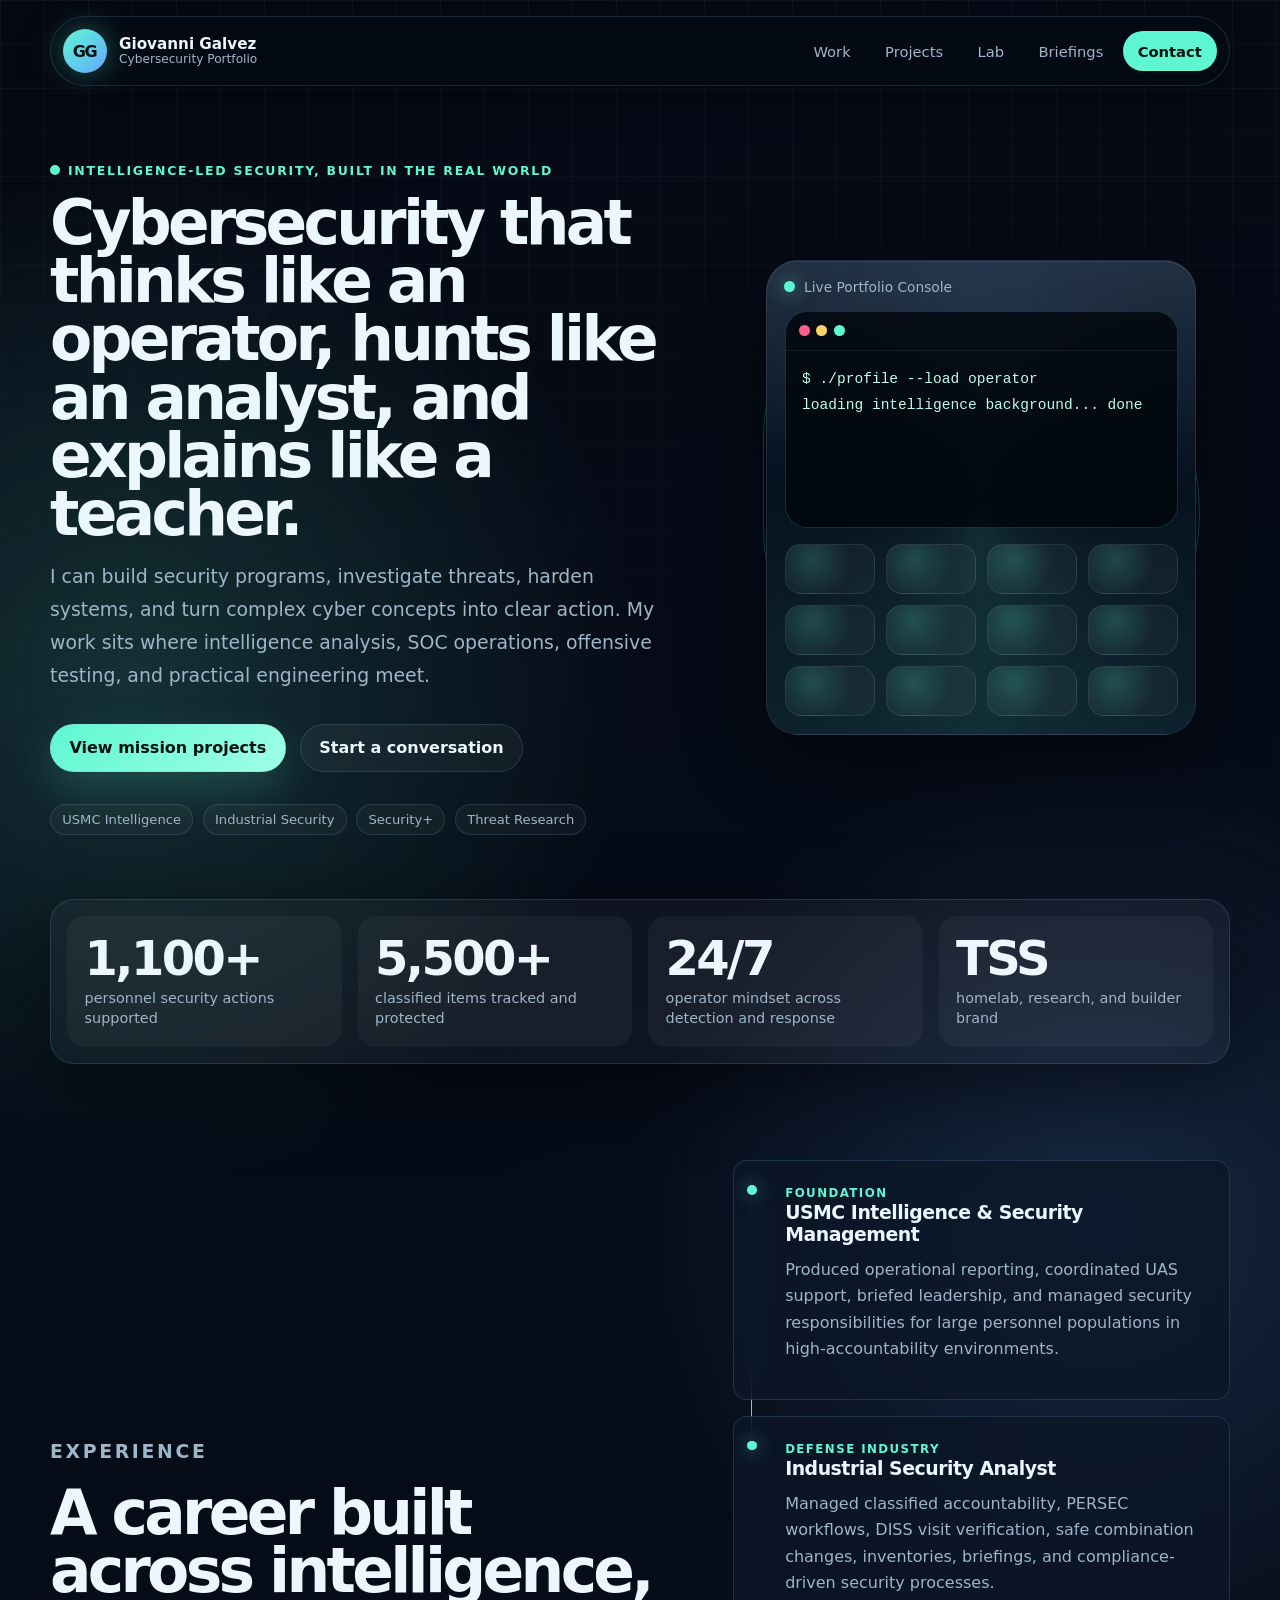
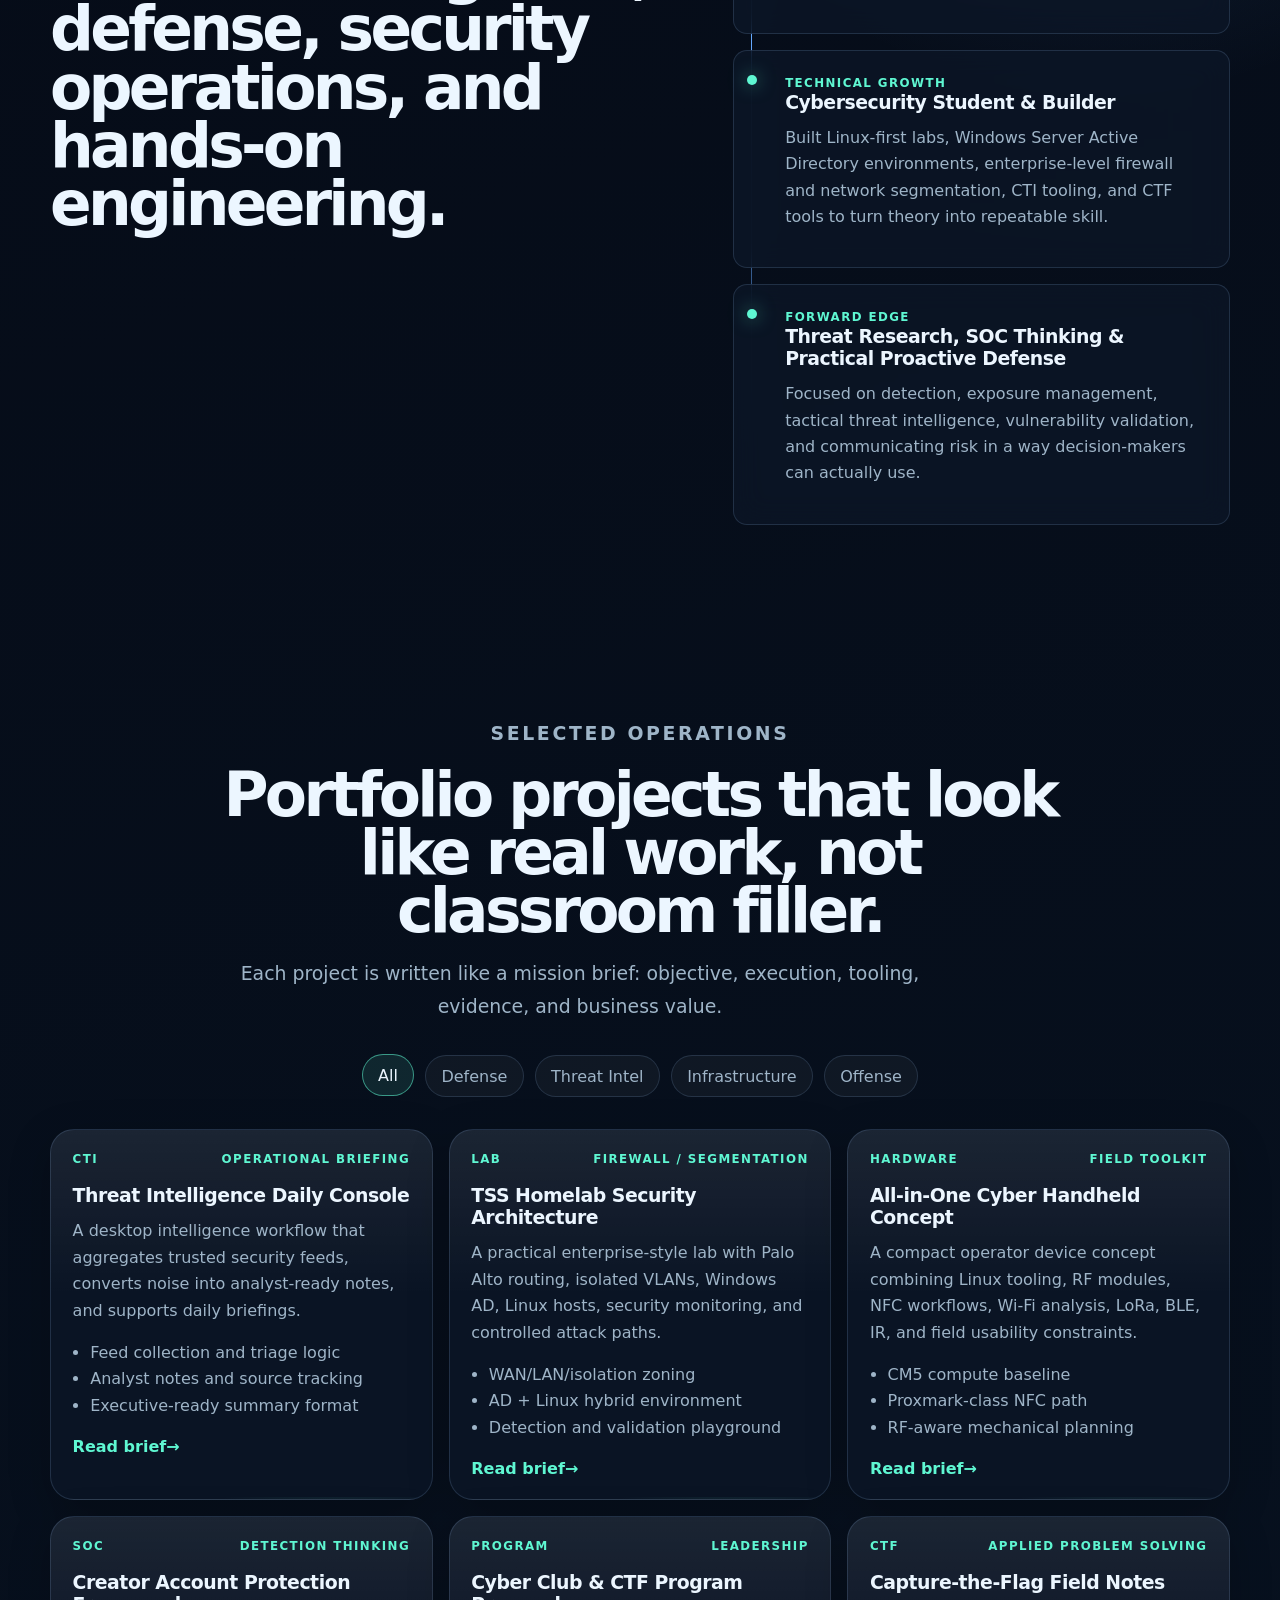
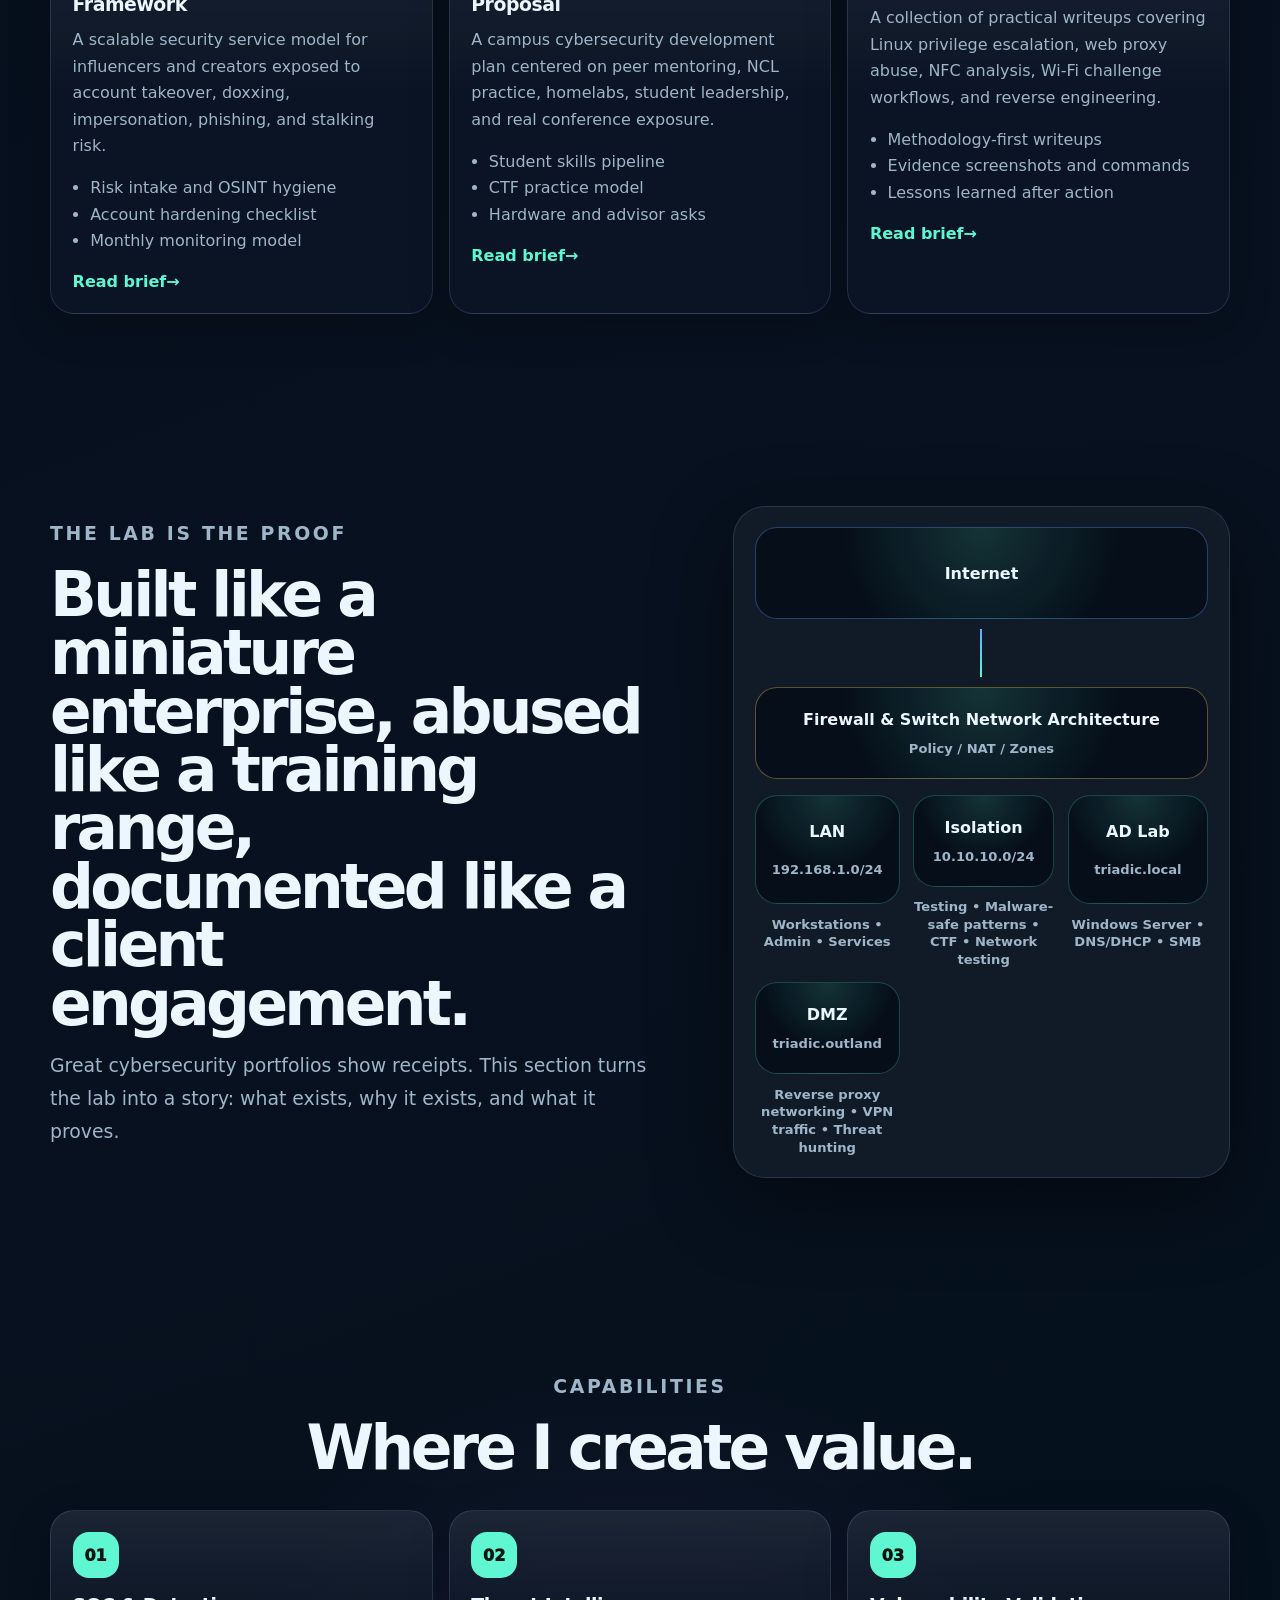
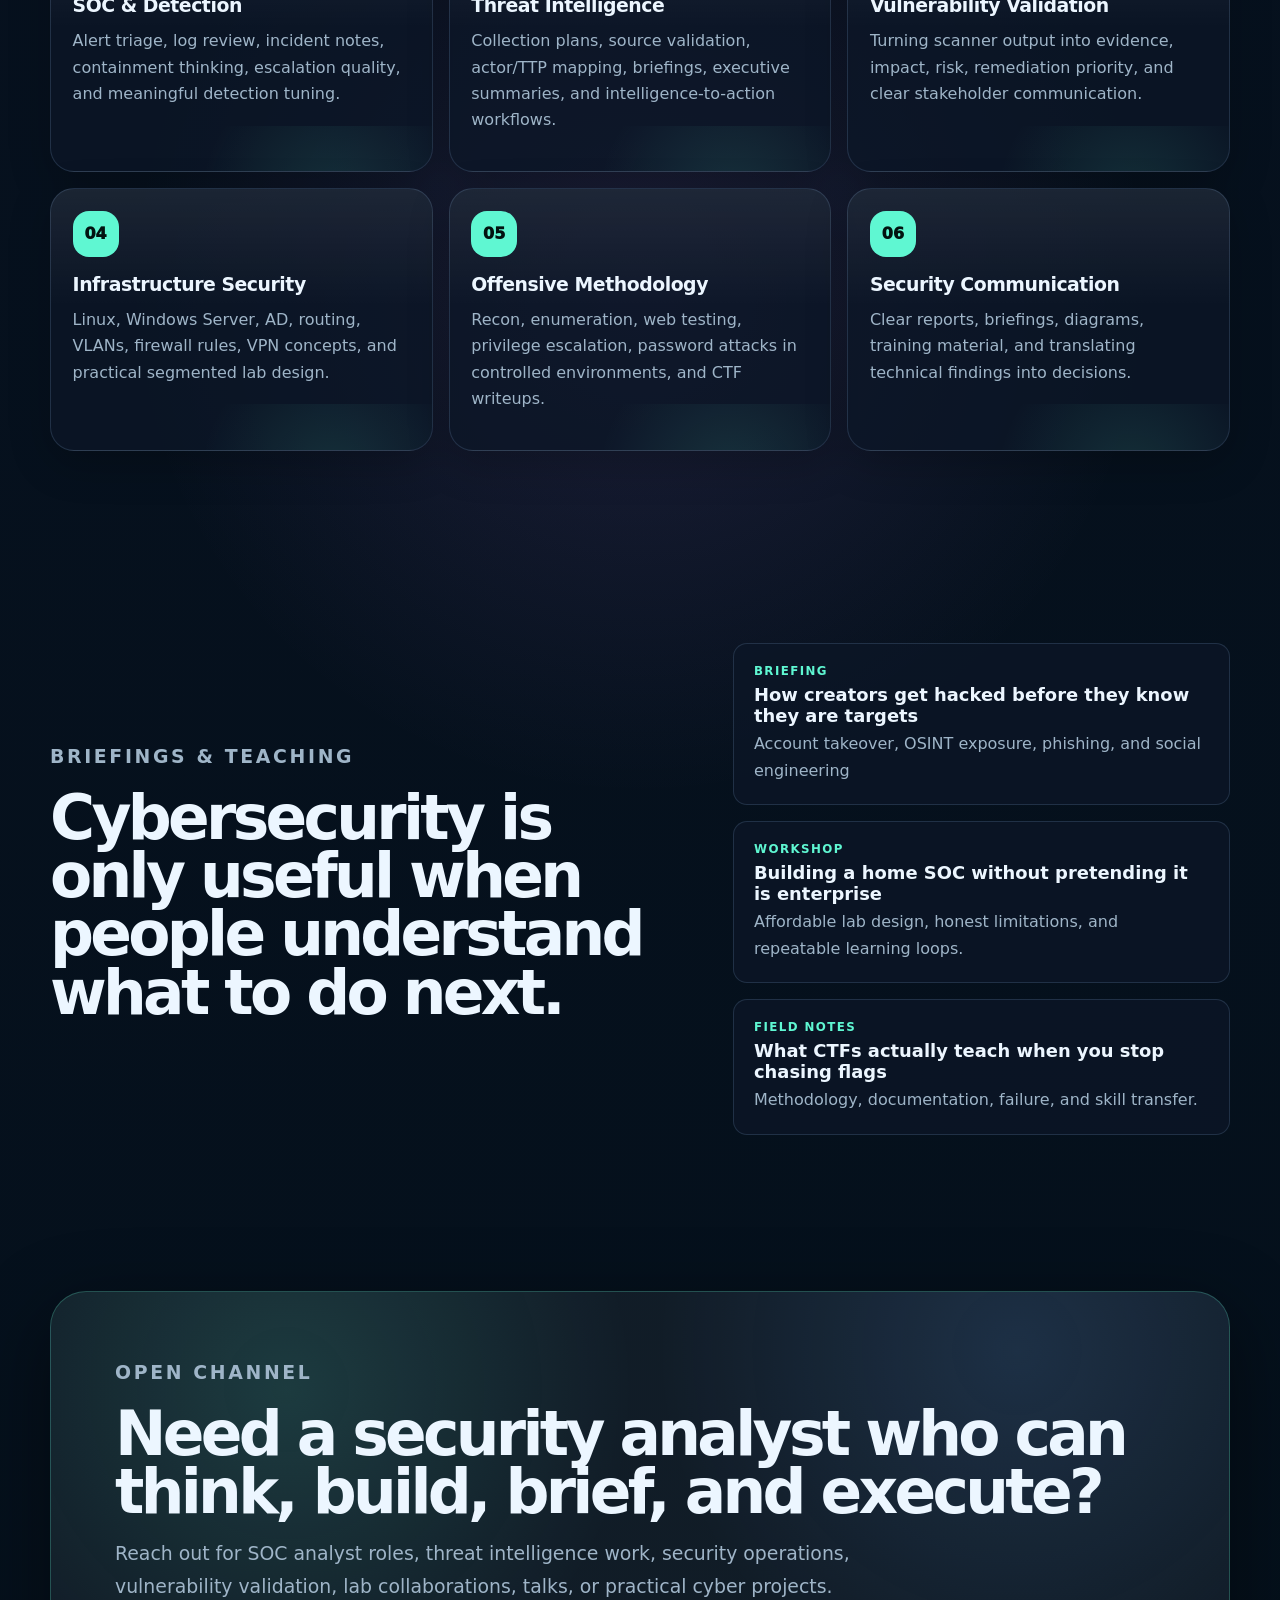
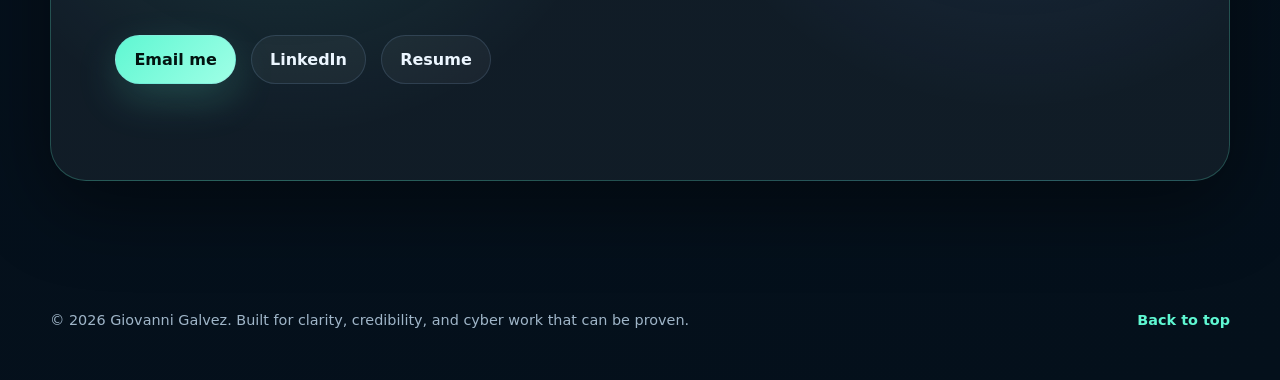
==== commit e6de6e2a: "Update text for clarity and accuracy in index.html" ====
--- a/index.html
+++ b/index.html
@@ -40,9 +40,9 @@
       <section id="top" class="hero section-grid">
         <div class="hero-copy" data-reveal>
           <p class="eyebrow"><span class="pulse-dot"></span> Intelligence-led security, built in the real world</p>
-          <h1>Cyber defense that thinks like an operator, hunts like an analyst, and explains like a teacher.</h1>
+          <h2>Cybersecurity that thinks like an operator, hunts like an analyst, and explains like a teacher.</h2>
           <p class="hero-lede">
-            I build security programs, investigate threats, harden systems, and turn complex cyber concepts into clear action. My work sits where intelligence analysis, SOC operations, offensive testing, and practical engineering meet.
+            I can build security programs, investigate threats, harden systems, and turn complex cyber concepts into clear action. My work sits where intelligence analysis, SOC operations, offensive testing, and practical engineering meet.
           </p>
           <div class="hero-actions">
             <a class="button button-primary" href="#projects">View mission projects</a>
@@ -106,7 +106,7 @@
 
       <section id="work" class="section section-grid work-section">
         <div class="section-heading" data-reveal>
-          <p class="eyebrow">Experience architecture</p>
+          <p class="eyebrow">Experience</p>
           <h2>A career built across intelligence, defense, security operations, and hands-on engineering.</h2>
         </div>
         <div class="timeline" data-reveal>
@@ -123,11 +123,11 @@
           <article class="timeline-item">
             <span class="timeline-kicker">Technical Growth</span>
             <h3>Cybersecurity Student & Builder</h3>
-            <p>Built Linux-first labs, Windows Server Active Directory environments, Palo Alto firewall segmentation, CTI tooling, and CTF practice pipelines to turn theory into repeatable skill.</p>
+            <p>Built Linux-first labs, Windows Server Active Directory environments, enterprise-level firewall and network segmentation, CTI tooling, and CTF tools to turn theory into repeatable skill.</p>
           </article>
           <article class="timeline-item">
             <span class="timeline-kicker">Forward Edge</span>
-            <h3>Threat Research, SOC Thinking & Practical Defense</h3>
+            <h3>Threat Research, SOC Thinking & Practical Proactive Defense</h3>
             <p>Focused on detection, exposure management, tactical threat intelligence, vulnerability validation, and communicating risk in a way decision-makers can actually use.</p>
           </article>
         </div>
@@ -232,7 +232,7 @@
         <div class="lab-map" data-reveal aria-label="Homelab architecture diagram">
           <div class="map-node internet">Internet</div>
           <div class="map-line"></div>
-          <div class="map-node firewall">PA-850<br><span>Policy / NAT / Zones</span></div>
+          <div class="map-node firewall">Firewall & Switch Network Architecture<br><span>Policy / NAT / Zones</span></div>
           <div class="map-branches">
             <div class="branch">
               <div class="map-node">LAN<br><span>192.168.1.0/24</span></div>
@@ -240,11 +240,15 @@
             </div>
             <div class="branch">
               <div class="map-node">Isolation<br><span>10.10.10.0/24</span></div>
-              <small>Testing • Malware-safe patterns • CTF</small>
+              <small>Testing • Malware-safe patterns • CTF • Network testing</small>
             </div>
             <div class="branch">
               <div class="map-node">AD Lab<br><span>triadic.local</span></div>
               <small>Windows Server • DNS/DHCP • SMB</small>
+            </div>
+            <div class="branch">
+              <div class="map-node">DMZ<br><span>triadic.outland</span></div>
+              <small>Reverse proxy networking • VPN traffic • Threat hunting</small>
             </div>
           </div>
         </div>
@@ -298,7 +302,7 @@
           <a href="#contact">
             <span>Briefing</span>
             <strong>How creators get hacked before they know they are targets</strong>
-            <em>Account takeover, OSINT exposure, phishing, and recovery planning.</em>
+            <em>Account takeover, OSINT exposure, phishing, and social engineering</em>
           </a>
           <a href="#contact">
             <span>Workshop</span>
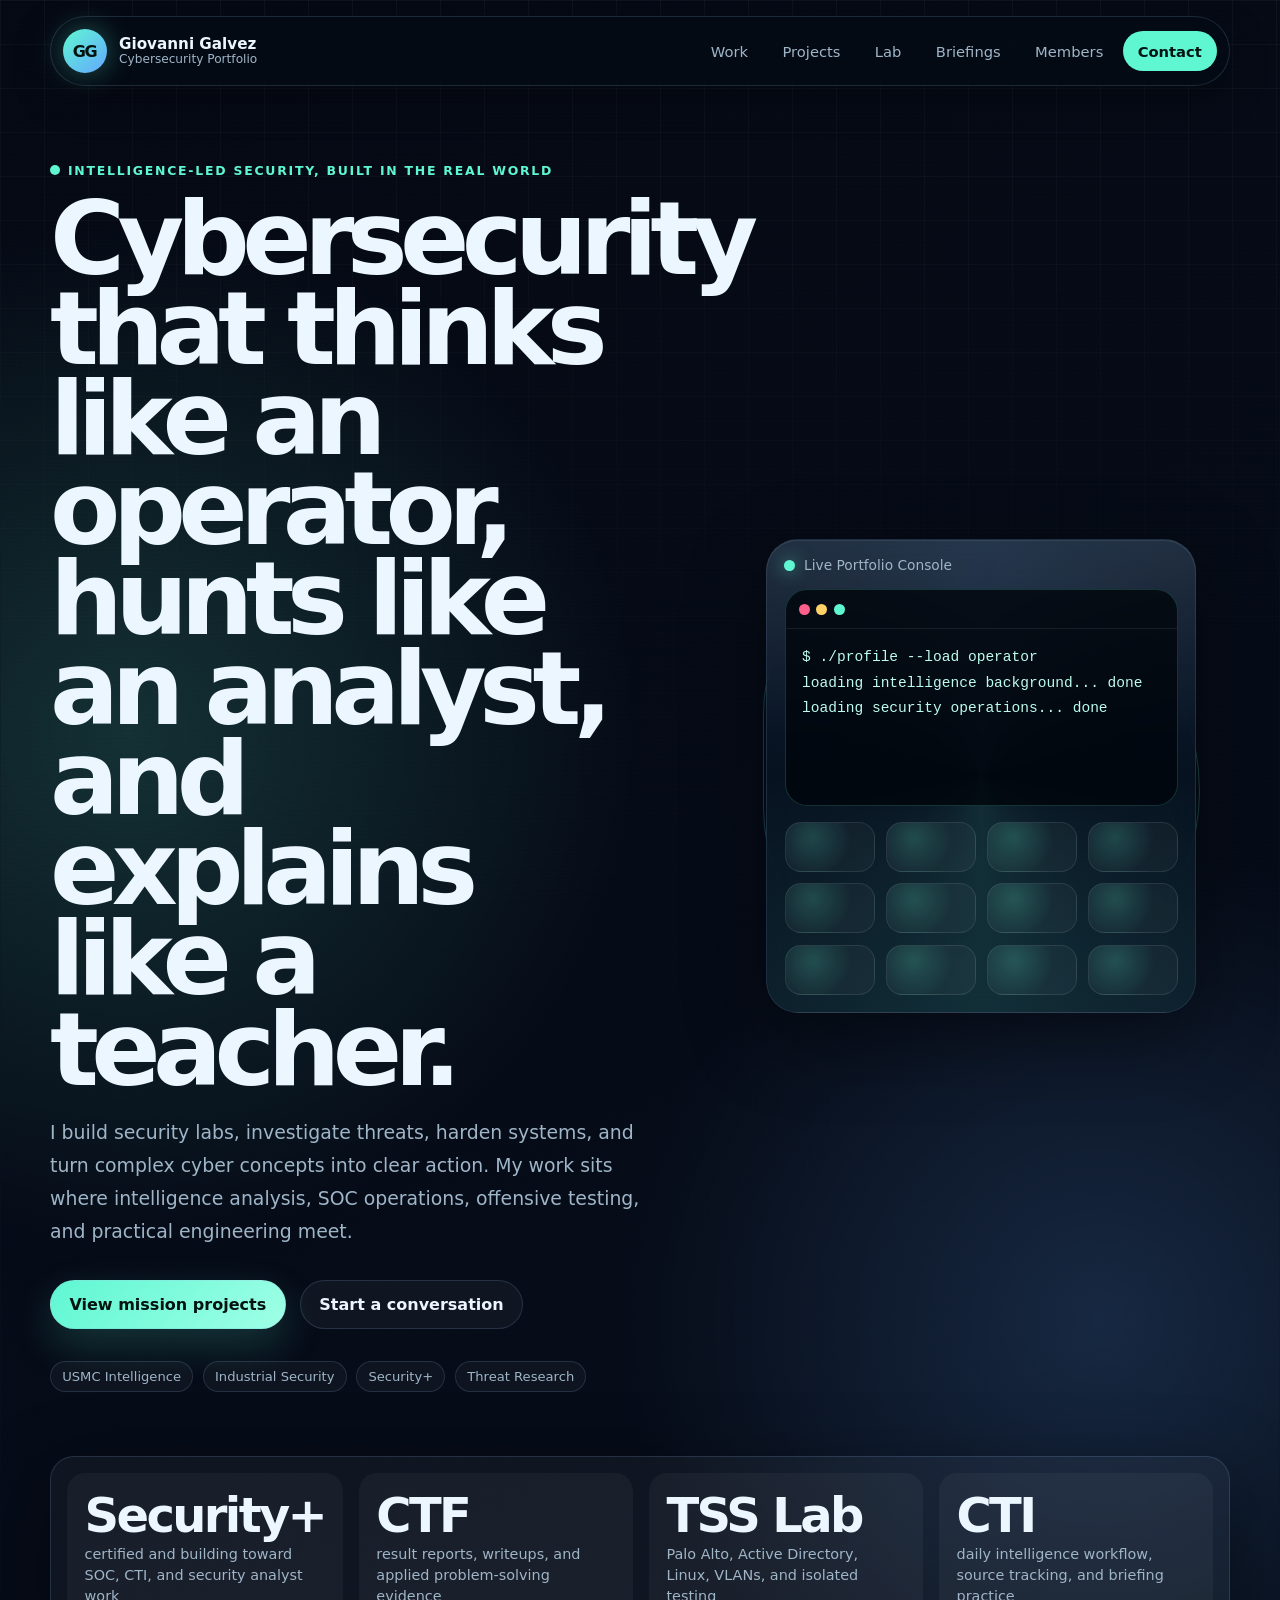
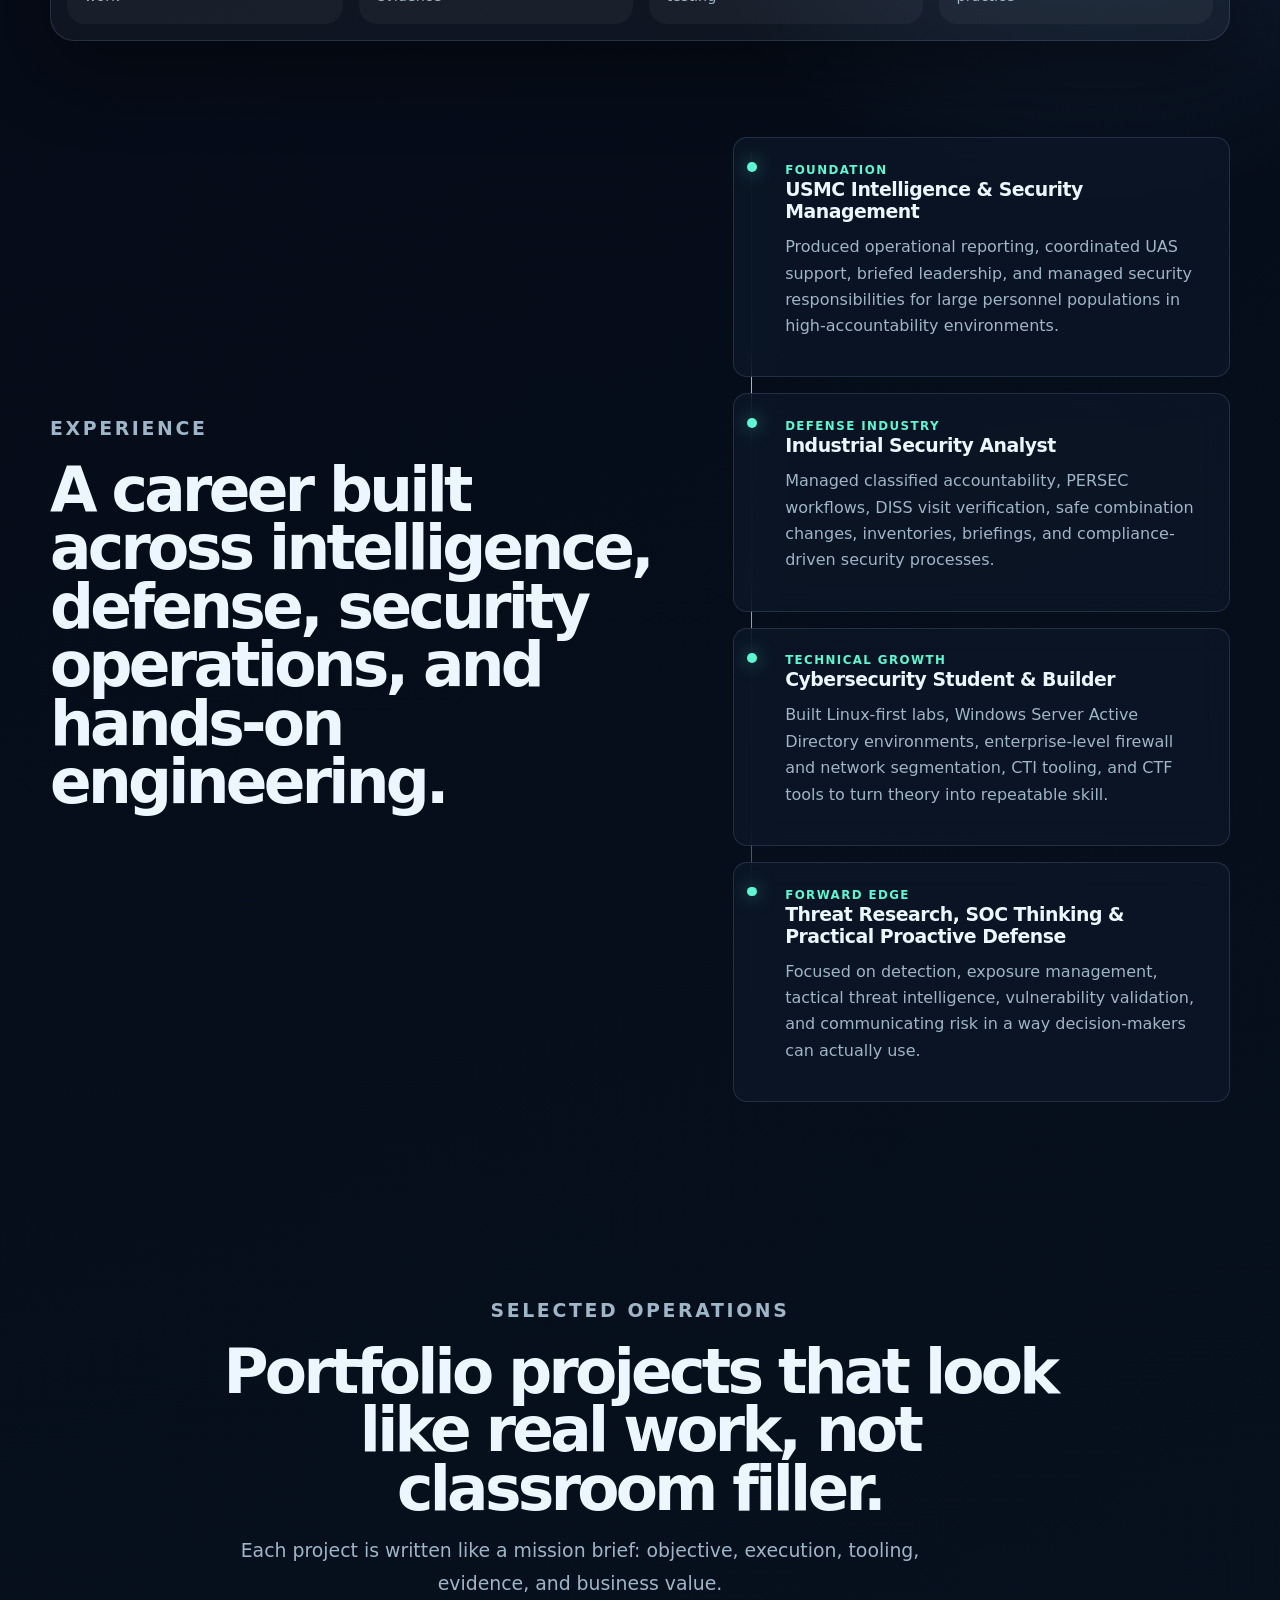
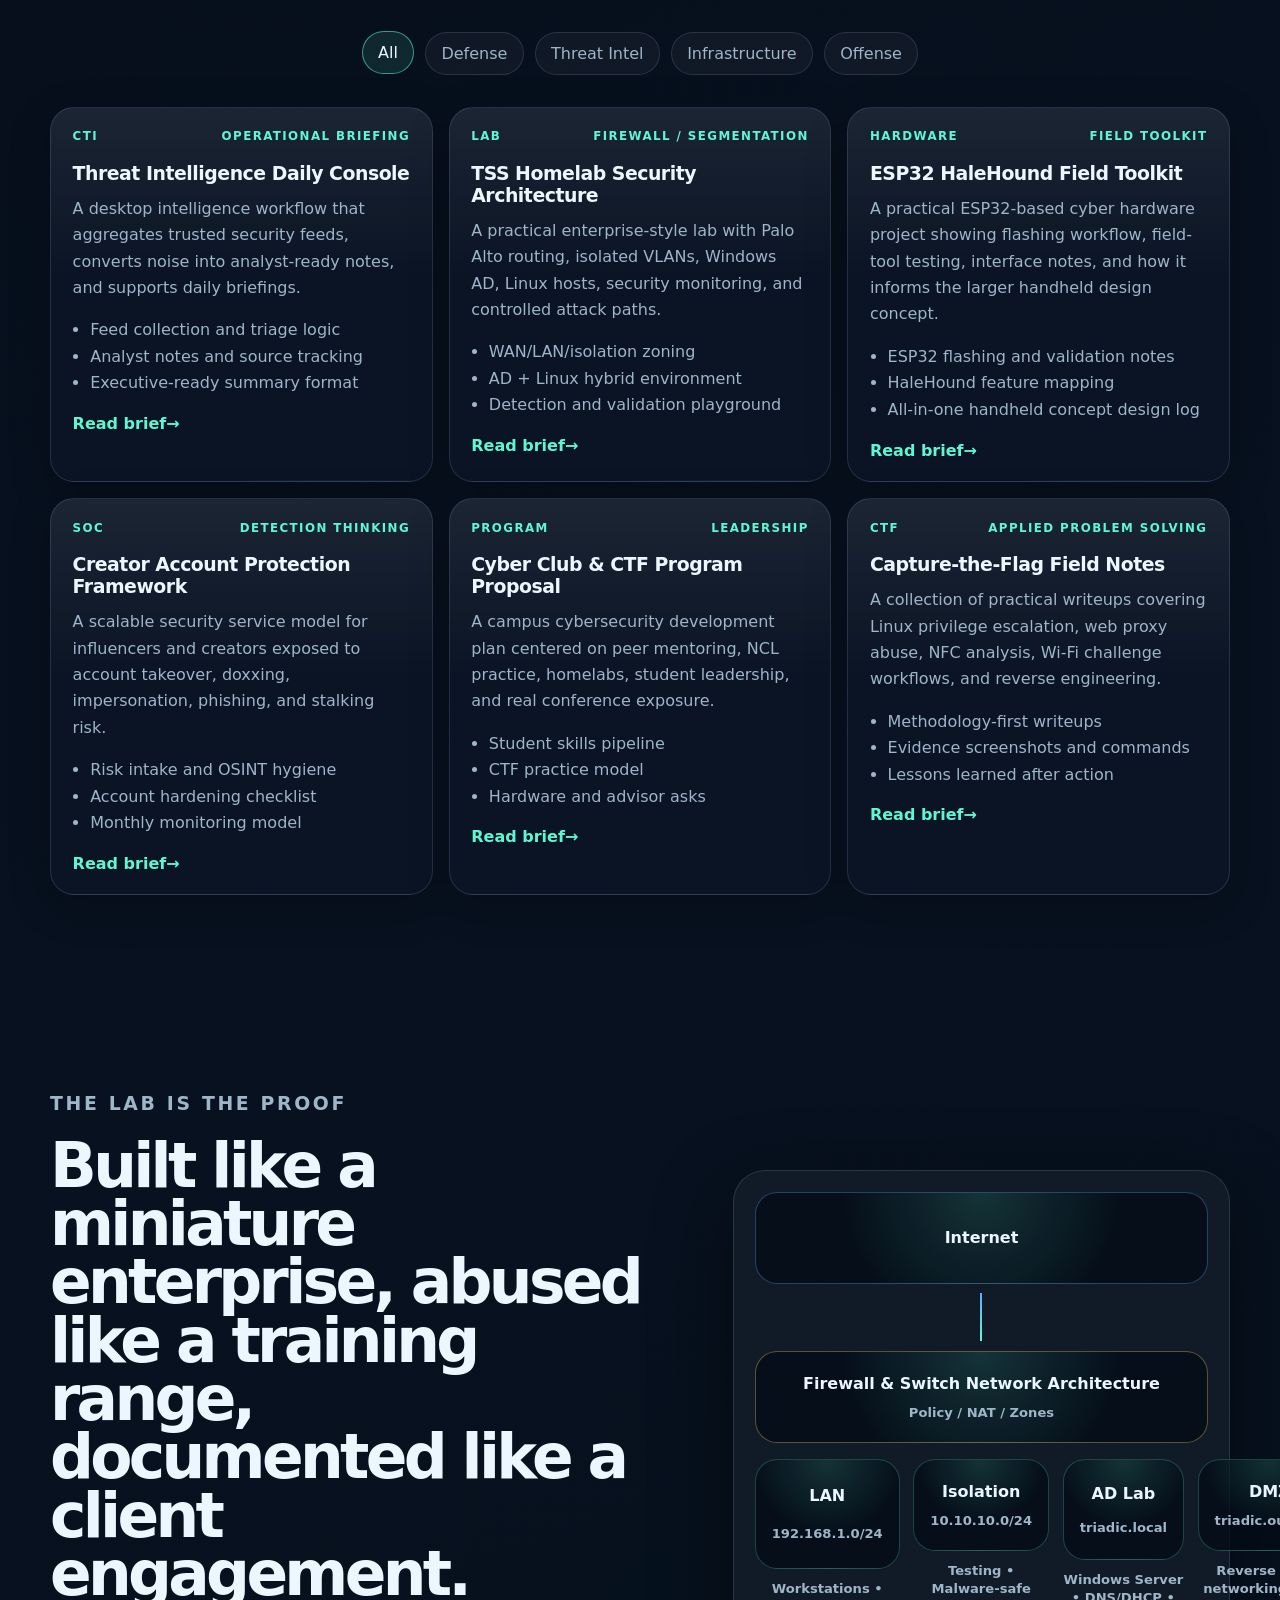
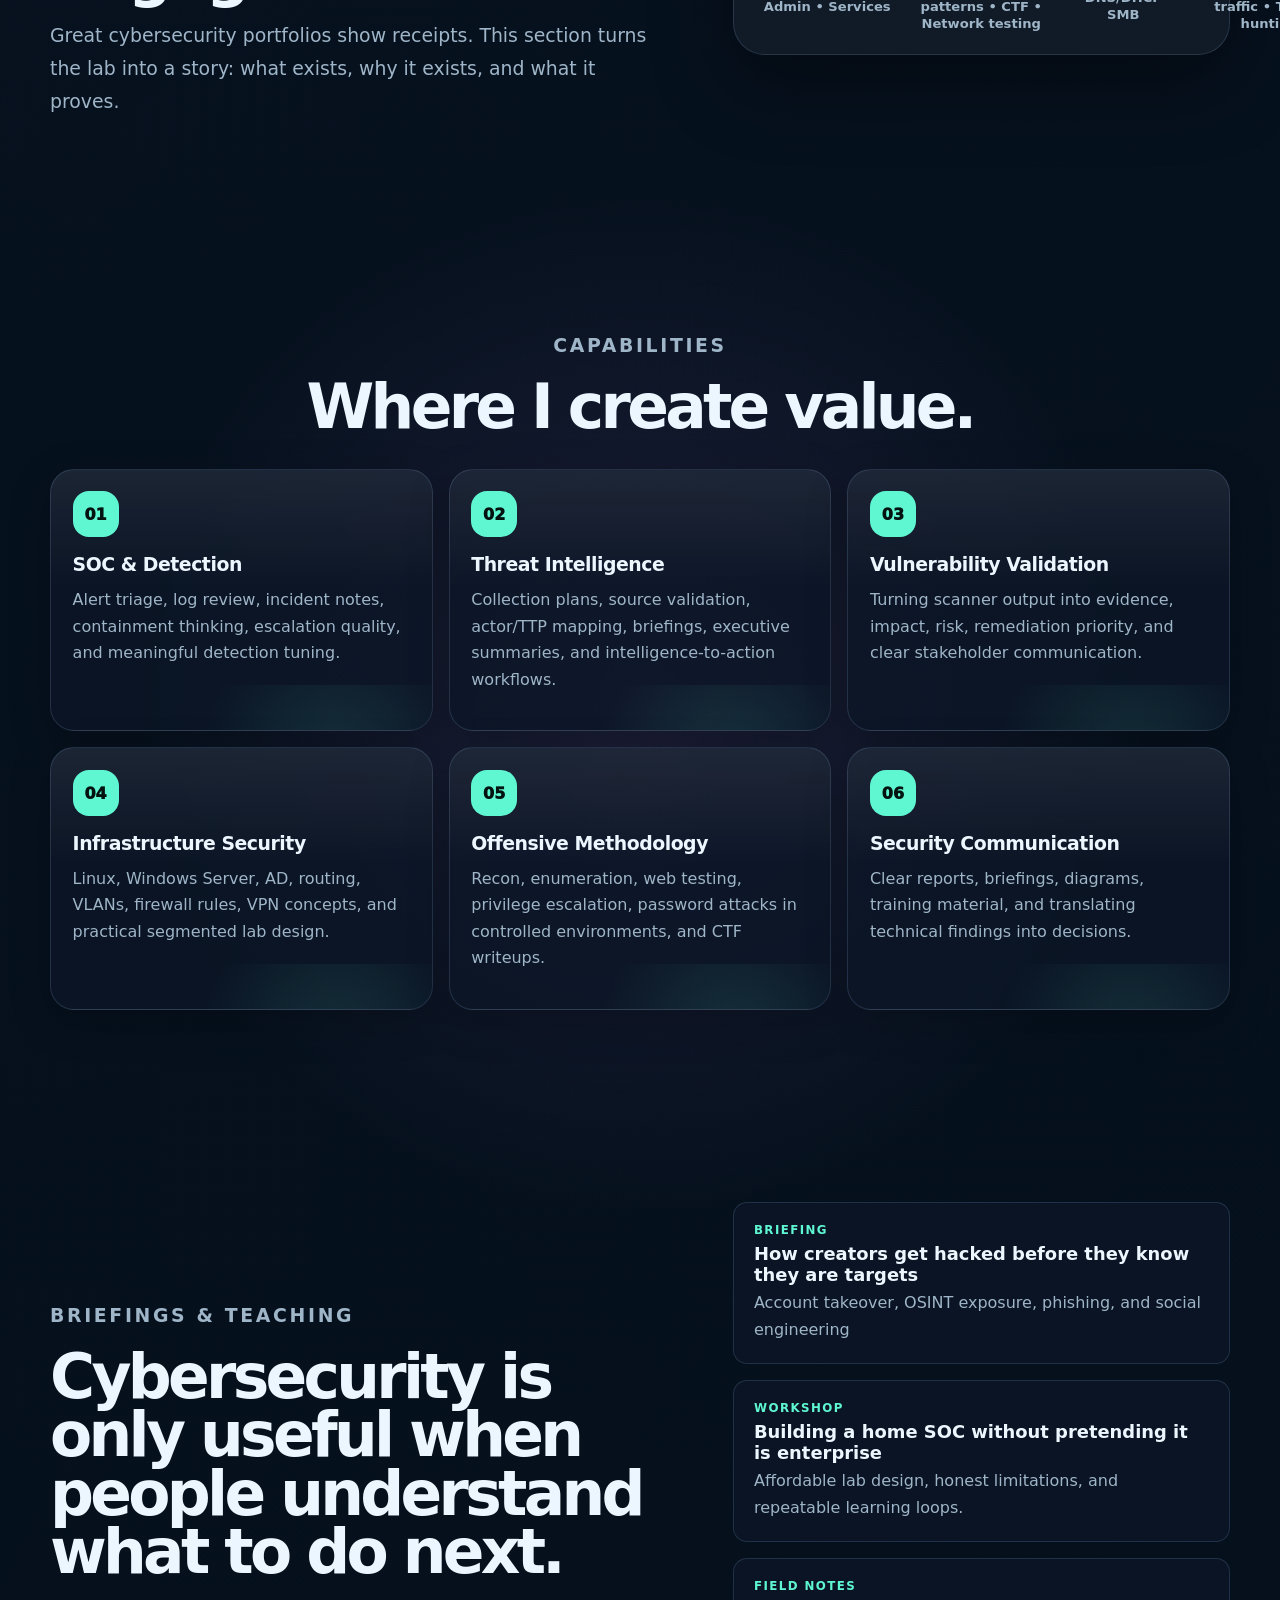
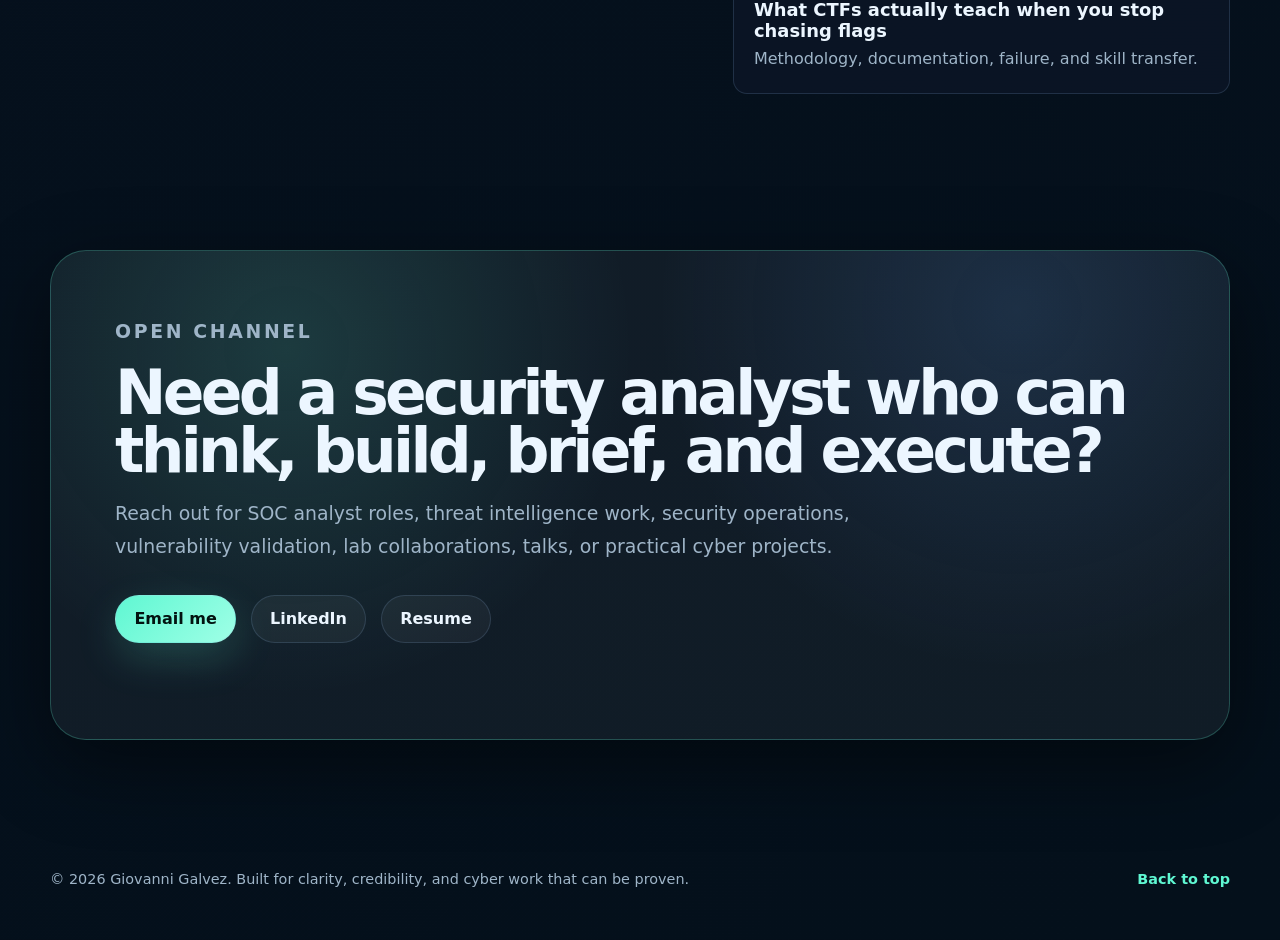
==== commit b3e38e95: "v2 website v2" ====
--- a/index.html
+++ b/index.html
@@ -32,6 +32,7 @@
         <a href="#projects">Projects</a>
         <a href="#lab">Lab</a>
         <a href="#writing">Briefings</a>
+        <a href="members/">Members</a>
         <a href="#contact" class="nav-cta">Contact</a>
       </nav>
     </header>
@@ -40,9 +41,9 @@
       <section id="top" class="hero section-grid">
         <div class="hero-copy" data-reveal>
           <p class="eyebrow"><span class="pulse-dot"></span> Intelligence-led security, built in the real world</p>
-          <h2>Cybersecurity that thinks like an operator, hunts like an analyst, and explains like a teacher.</h2>
+          <h1>Cybersecurity that thinks like an operator, hunts like an analyst, and explains like a teacher.</h1>
           <p class="hero-lede">
-            I can build security programs, investigate threats, harden systems, and turn complex cyber concepts into clear action. My work sits where intelligence analysis, SOC operations, offensive testing, and practical engineering meet.
+            I build security labs, investigate threats, harden systems, and turn complex cyber concepts into clear action. My work sits where intelligence analysis, SOC operations, offensive testing, and practical engineering meet.
           </p>
           <div class="hero-actions">
             <a class="button button-primary" href="#projects">View mission projects</a>
@@ -85,22 +86,22 @@
         </div>
       </section>
 
-      <section class="metrics strip" aria-label="Key metrics" data-reveal>
+      <section class="metrics strip" aria-label="Current focus areas" data-reveal>
         <article>
-          <strong>1,100+</strong>
-          <span>personnel security actions supported</span>
+          <strong>Security+</strong>
+          <span>certified and building toward SOC, CTI, and security analyst work</span>
         </article>
         <article>
-          <strong>5,500+</strong>
-          <span>classified items tracked and protected</span>
+          <strong>CTF</strong>
+          <span>result reports, writeups, and applied problem-solving evidence</span>
         </article>
         <article>
-          <strong>24/7</strong>
-          <span>operator mindset across detection and response</span>
+          <strong>TSS Lab</strong>
+          <span>Palo Alto, Active Directory, Linux, VLANs, and isolated testing</span>
         </article>
         <article>
-          <strong>TSS</strong>
-          <span>homelab, research, and builder brand</span>
+          <strong>CTI</strong>
+          <span>daily intelligence workflow, source tracking, and briefing practice</span>
         </article>
       </section>
 
@@ -175,14 +176,14 @@
 
           <article class="project-card" data-category="offense infra">
             <div class="card-topline"><span>Hardware</span><span>Field Toolkit</span></div>
-            <h3>All-in-One Cyber Handheld Concept</h3>
-            <p>A compact operator device concept combining Linux tooling, RF modules, NFC workflows, Wi-Fi analysis, LoRa, BLE, IR, and field usability constraints.</p>
-            <ul>
-              <li>CM5 compute baseline</li>
-              <li>Proxmark-class NFC path</li>
-              <li>RF-aware mechanical planning</li>
-            </ul>
-            <button class="text-button" data-modal="handheld">Read brief</button>
+            <h3>ESP32 HaleHound Field Toolkit</h3>
+            <p>A practical ESP32-based cyber hardware project showing flashing workflow, field-tool testing, interface notes, and how it informs the larger handheld design concept.</p>
+            <ul>
+              <li>ESP32 flashing and validation notes</li>
+              <li>HaleHound feature mapping</li>
+              <li>All-in-one handheld concept design log</li>
+            </ul>
+            <button class="text-button" data-modal="halehound">Read brief</button>
           </article>
 
           <article class="project-card" data-category="defense cti">
@@ -345,9 +346,11 @@
       <h2 id="modal-title">Project title</h2>
       <p id="modal-body">Project body</p>
       <div class="modal-meta" id="modal-meta"></div>
+      <div class="modal-evidence" id="modal-evidence" aria-label="Project evidence"></div>
+      <div class="modal-actions" id="modal-actions"></div>
     </div>
   </div>
 
   <script src="app.js"></script>
 </body>
-</html>
+</html>
--- a/style.css
+++ b/style.css
@@ -716,7 +716,7 @@
 
 .map-branches {
   display: grid;
-  grid-template-columns: repeat(3, 1fr);
+  grid-template-columns: repeat(4, 1fr);
   gap: 0.85rem;
   margin-top: 1rem;
 }
@@ -832,8 +832,8 @@
 
 .modal-panel {
   position: relative;
-  width: min(100%, 700px);
-  max-height: min(82vh, 720px);
+  width: min(100%, 860px);
+  max-height: min(86vh, 780px);
   overflow: auto;
   padding: clamp(1.3rem, 4vw, 2.4rem);
   border: 1px solid rgba(95,247,210,0.3);
@@ -875,6 +875,79 @@
   font-size: 0.82rem;
 }
 
+
+.modal-evidence {
+  display: grid;
+  grid-template-columns: repeat(2, minmax(0, 1fr));
+  gap: 0.85rem;
+  margin-top: 1.35rem;
+}
+
+.evidence-card {
+  display: grid;
+  gap: 0.45rem;
+  padding: 0.72rem;
+  border: 1px solid var(--line);
+  border-radius: 18px;
+  background: rgba(255,255,255,0.04);
+  transition: transform 180ms ease, border-color 180ms ease;
+}
+
+.evidence-card:hover,
+.evidence-card:focus-visible {
+  transform: translateY(-2px);
+  border-color: rgba(95,247,210,0.48);
+  outline: none;
+}
+
+.evidence-card img {
+  width: 100%;
+  aspect-ratio: 16 / 9;
+  object-fit: cover;
+  border-radius: 13px;
+  border: 1px solid rgba(255,255,255,0.08);
+  background: rgba(0,0,0,0.18);
+}
+
+.evidence-card strong {
+  color: var(--text);
+  font-size: 0.95rem;
+}
+
+.evidence-card span {
+  color: var(--muted);
+  font-size: 0.82rem;
+  line-height: 1.45;
+}
+
+.evidence-document {
+  min-height: 190px;
+  align-content: center;
+}
+
+.document-icon {
+  display: inline-grid;
+  place-items: center;
+  width: 58px;
+  height: 58px;
+  border-radius: 18px;
+  color: #021310 !important;
+  background: var(--accent);
+  font-weight: 950;
+}
+
+.modal-actions {
+  display: flex;
+  flex-wrap: wrap;
+  gap: 0.75rem;
+  margin-top: 1.2rem;
+}
+
+.is-disabled {
+  opacity: 0.48;
+  pointer-events: none;
+}
+
 [data-reveal] {
   opacity: 0;
   transform: translateY(18px);
@@ -925,6 +998,10 @@
 }
 
 @media (max-width: 760px) {
+  .modal-evidence {
+    grid-template-columns: 1fr;
+  }
+
   .site-header {
     top: 8px;
     border-radius: 28px;
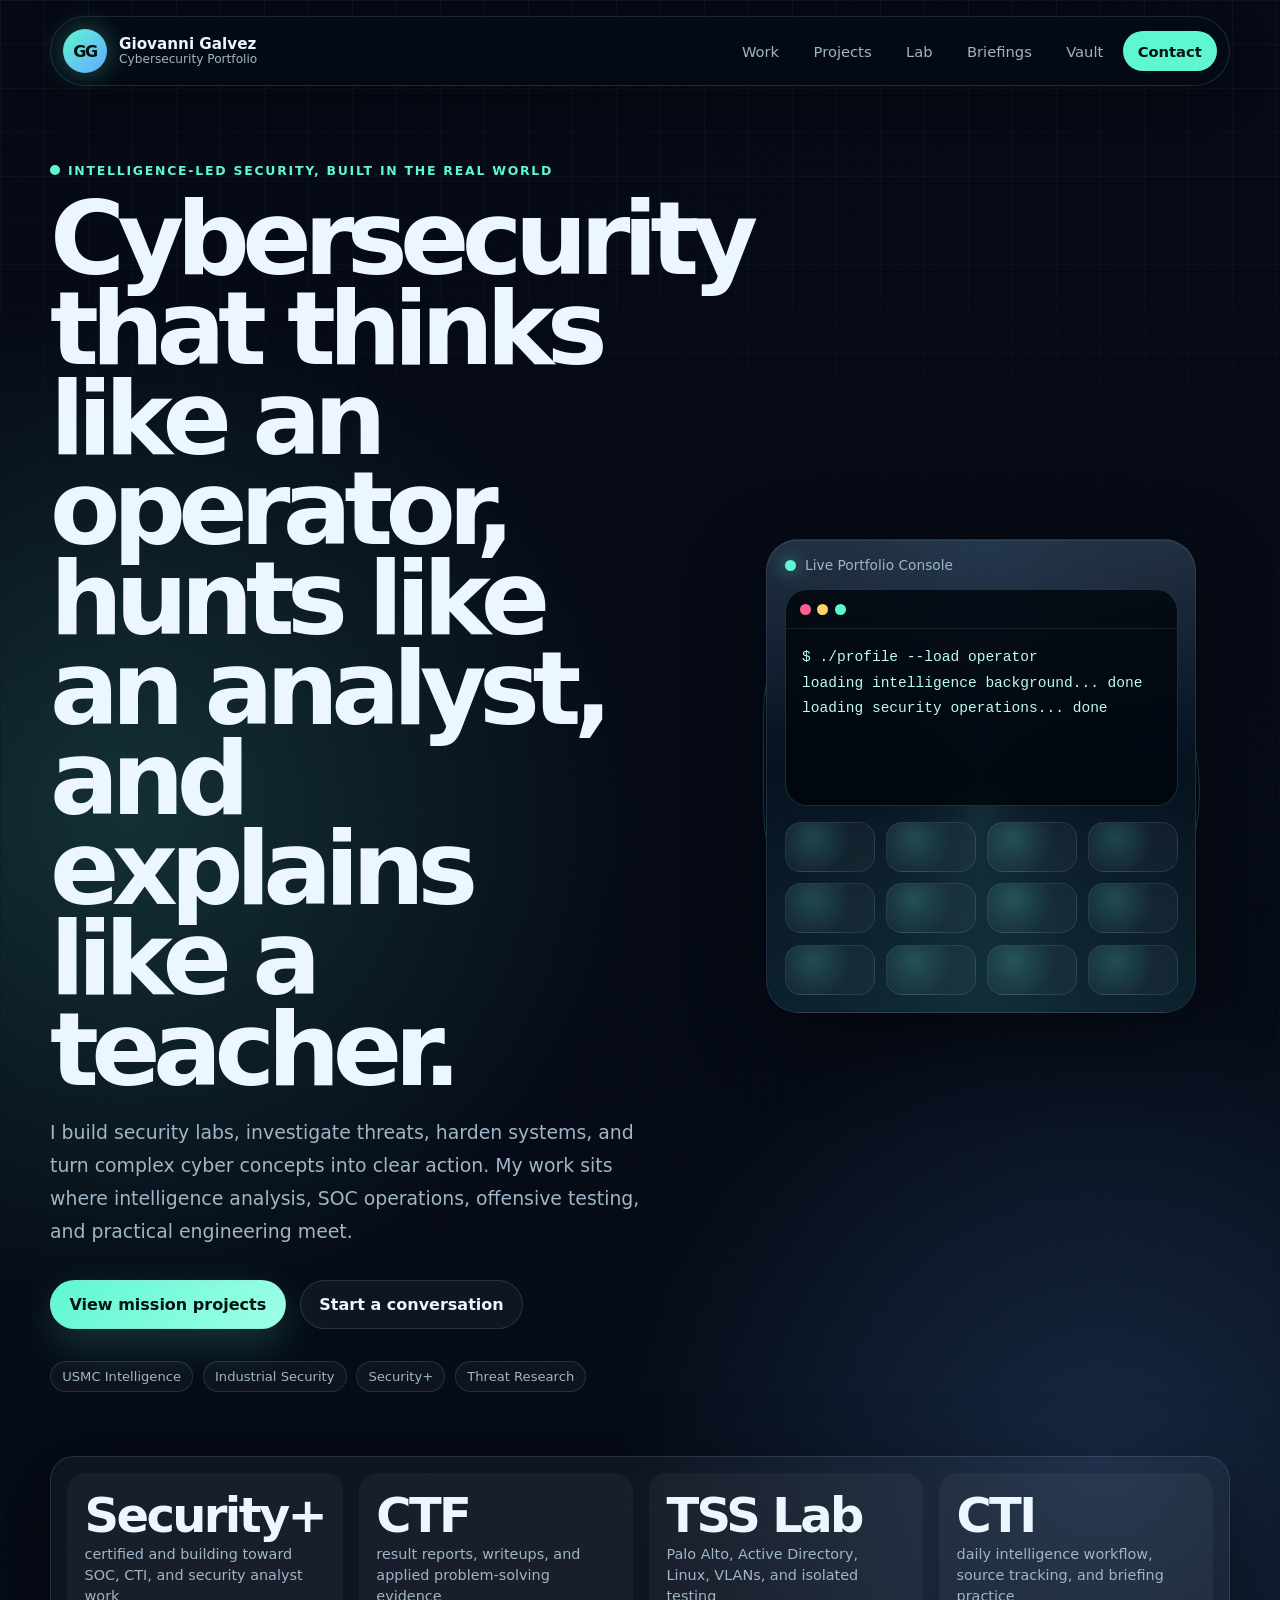
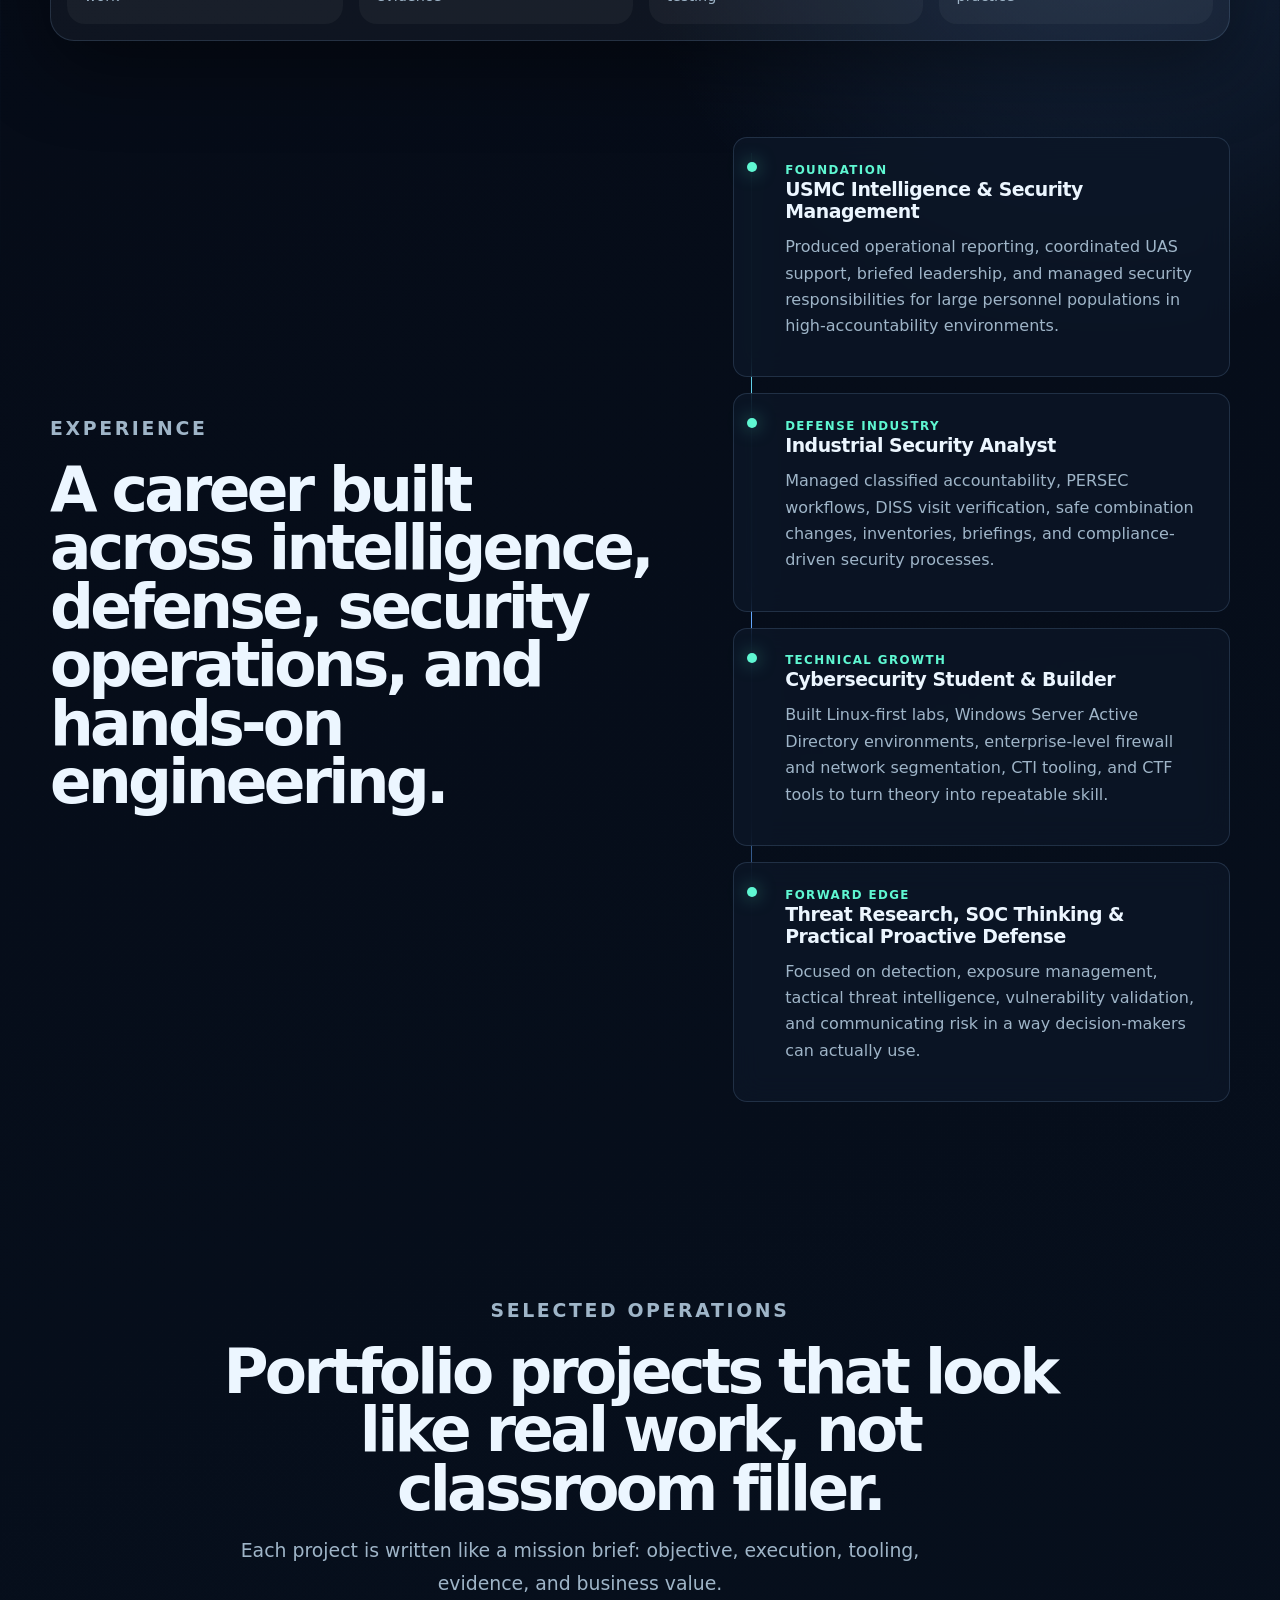
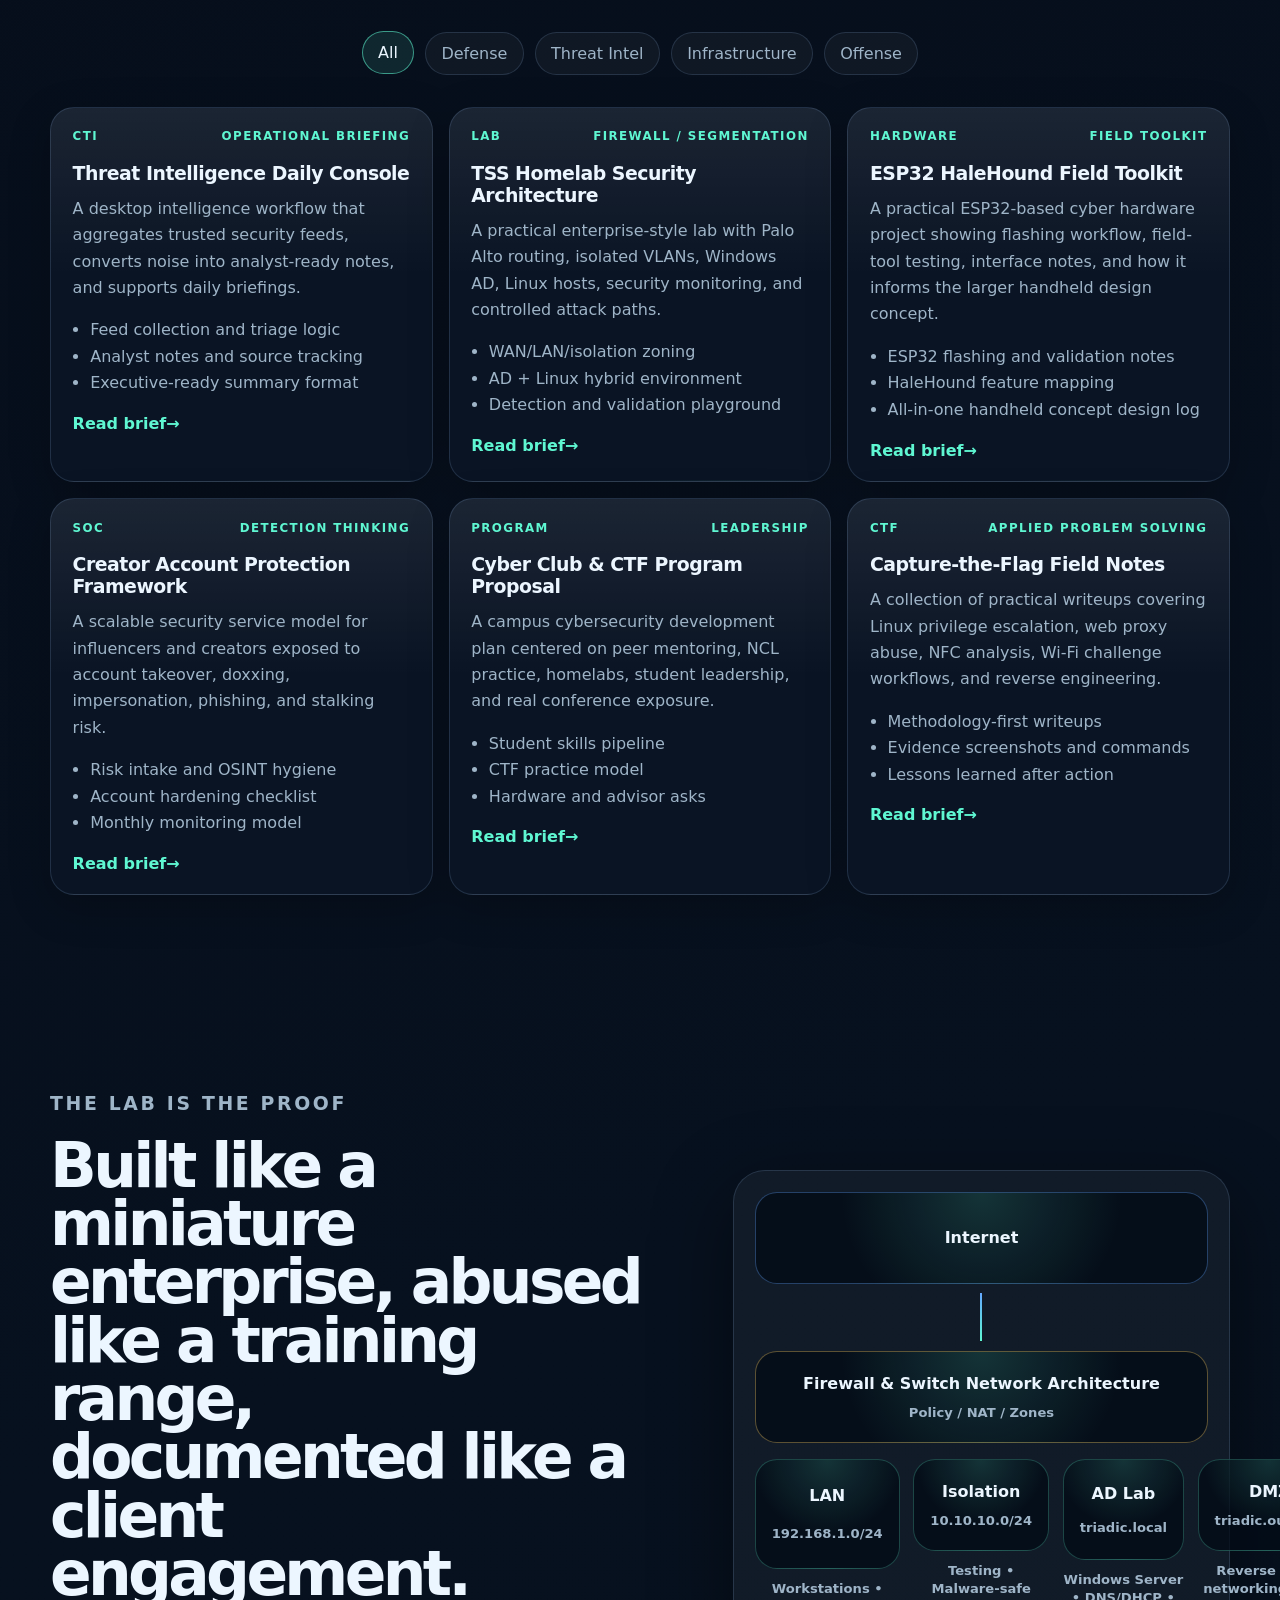
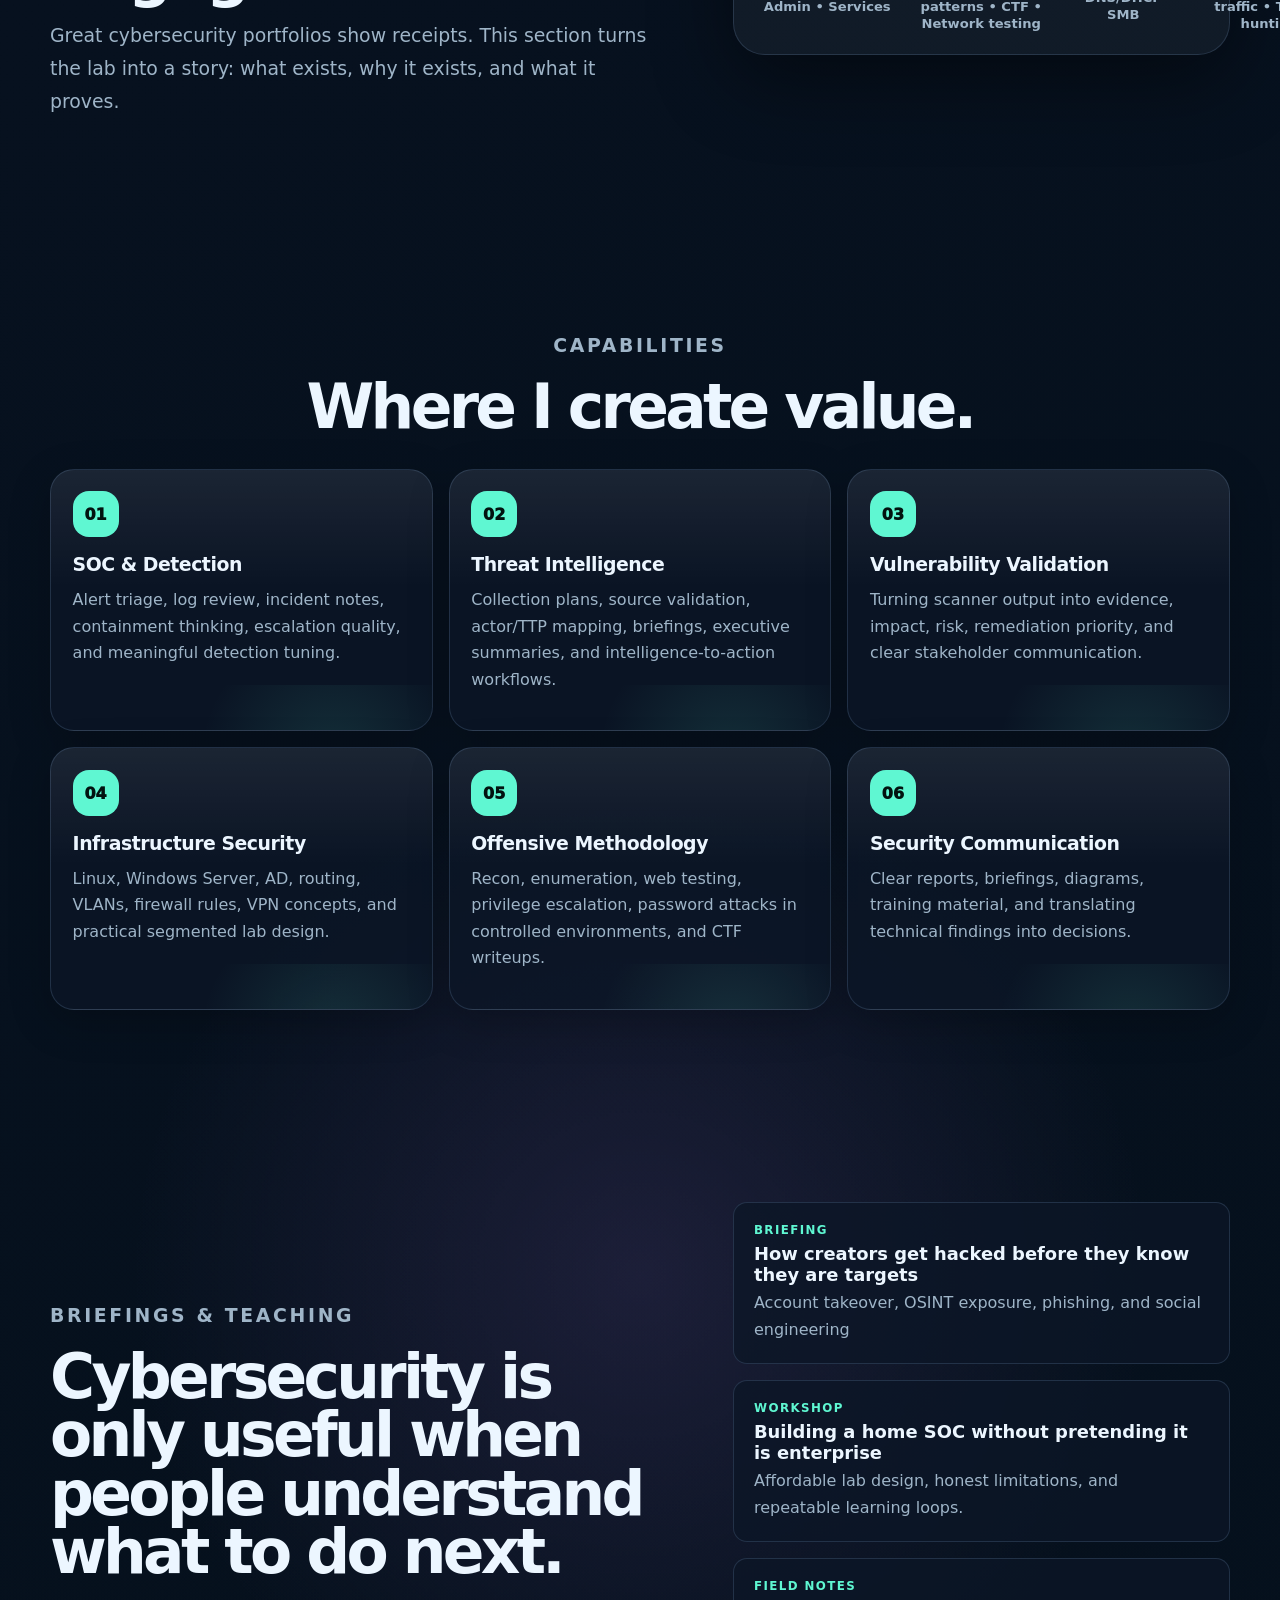
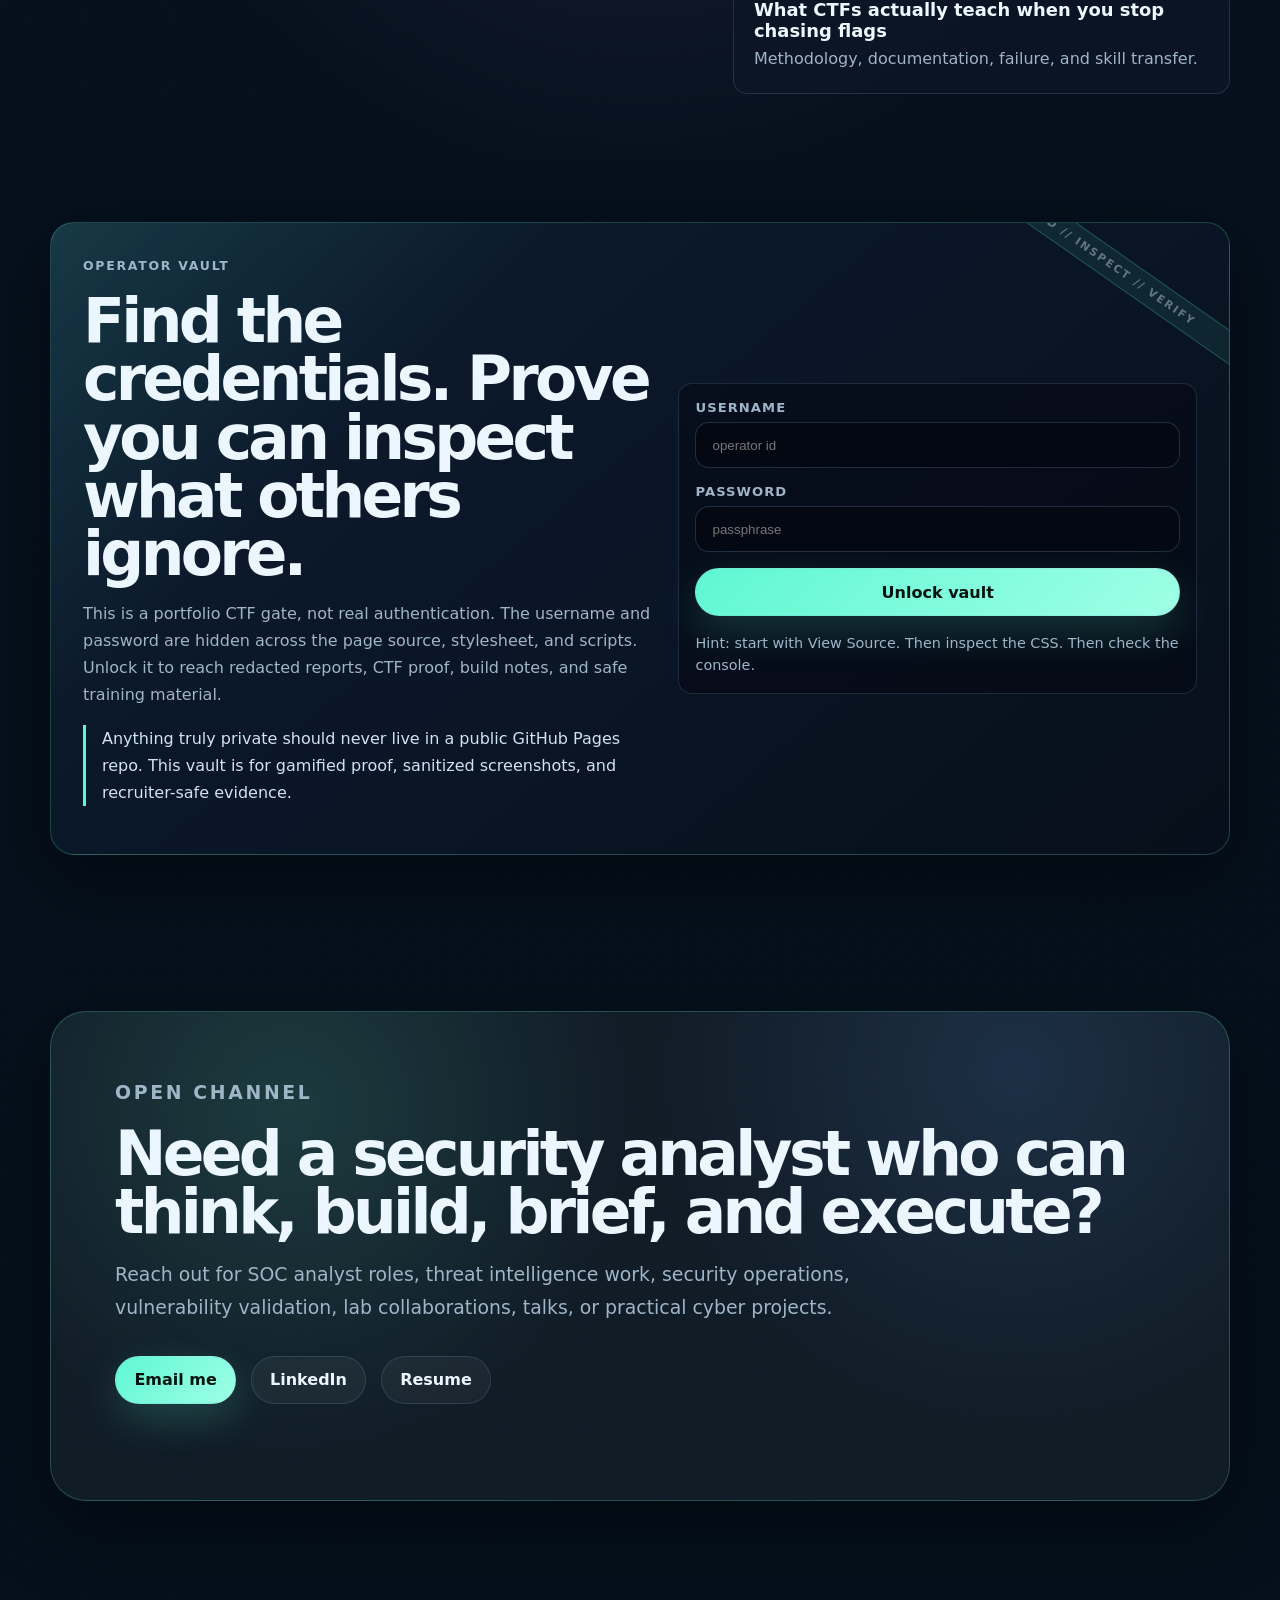
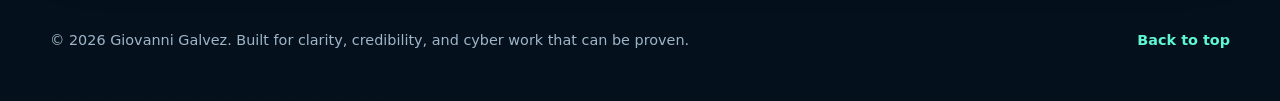
==== commit 8138ce62: "v3 v3" ====
--- a/index.html
+++ b/index.html
@@ -32,7 +32,7 @@
         <a href="#projects">Projects</a>
         <a href="#lab">Lab</a>
         <a href="#writing">Briefings</a>
-        <a href="members/">Members</a>
+        <a href="#vault">Vault</a>
         <a href="#contact" class="nav-cta">Contact</a>
       </nav>
     </header>
@@ -74,7 +74,9 @@
 loading intelligence background... done
 loading security operations... done
 loading project evidence... done
-ready.</pre>
+ready.
+<!-- hint: source rarely lies -->
+</pre>
               </div>
               <div class="signal-grid" aria-hidden="true">
                 <span></span><span></span><span></span><span></span>
@@ -318,6 +320,49 @@
         </div>
       </section>
 
+
+      <!--
+        OPERATOR VAULT CTF CLUE 01/03:
+        The username is the brand plus the role, lowercase, joined by an underscore.
+        brand = TSS. role = operator.
+      -->
+      <section id="vault" class="section vault-section" data-reveal>
+        <div class="vault-card">
+          <div class="vault-copy">
+            <p class="eyebrow">Operator Vault</p>
+            <h2>Find the credentials. Prove you can inspect what others ignore.</h2>
+            <p>
+              This is a portfolio CTF gate, not real authentication. The username and password are hidden across the page source, stylesheet, and scripts. Unlock it to reach redacted reports, CTF proof, build notes, and safe training material.
+            </p>
+            <p class="vault-warning">
+              Anything truly private should never live in a public GitHub Pages repo. This vault is for gamified proof, sanitized screenshots, and recruiter-safe evidence.
+            </p>
+          </div>
+
+          <form class="vault-login" id="vault-login-form" autocomplete="off" data-vault-form>
+            <label>
+              <span>Username</span>
+              <input id="vault-username" name="username" type="text" placeholder="operator id" required />
+            </label>
+            <label>
+              <span>Password</span>
+              <input id="vault-password" name="password" type="password" placeholder="passphrase" required data-clue="CTF clue 02/03: the second half starts after receipts_or" />
+            </label>
+            <button class="button button-primary" type="submit">Unlock vault</button>
+            <p class="vault-message" id="vault-message" role="status" aria-live="polite">Hint: start with View Source. Then inspect the CSS. Then check the console.</p>
+          </form>
+
+          <div class="vault-unlocked" id="vault-unlocked" hidden>
+            <div>
+              <span class="status-light"></span>
+              <strong>Vault unlocked</strong>
+              <p>Session access granted. Open the proof locker.</p>
+            </div>
+            <a class="button button-ghost" href="vault/">Enter vault</a>
+          </div>
+        </div>
+      </section>
+
       <section id="contact" class="section contact-section" data-reveal>
         <div class="contact-card">
           <p class="eyebrow">Open channel</p>
@@ -352,5 +397,6 @@
   </div>
 
   <script src="app.js"></script>
+  <script src="vault.js"></script>
 </body>
 </html>
--- a/style.css
+++ b/style.css
@@ -15,6 +15,7 @@
   --radius: 24px;
   --radius-sm: 14px;
   --max: 1180px;
+  /* OPERATOR VAULT CTF CLUE 03/03: password begins with receipts_or */
 }
 
 * {
@@ -777,6 +778,278 @@
   font-style: normal;
 }
 
+
+
+.vault-section {
+  padding-top: 32px;
+}
+
+.vault-card {
+  position: relative;
+  display: grid;
+  grid-template-columns: minmax(0, 1.05fr) minmax(280px, 0.95fr);
+  gap: 1.4rem;
+  padding: clamp(1.2rem, 3vw, 2rem);
+  border: 1px solid rgba(95, 247, 210, 0.22);
+  border-radius: var(--radius);
+  background:
+    linear-gradient(135deg, rgba(95, 247, 210, 0.12), transparent 28%),
+    linear-gradient(140deg, rgba(14, 31, 52, 0.92), rgba(8, 15, 27, 0.86));
+  box-shadow: var(--shadow);
+  overflow: hidden;
+}
+
+.vault-card::before {
+  content: "LOCKED // INSPECT // VERIFY";
+  position: absolute;
+  right: -3.2rem;
+  top: 1.25rem;
+  transform: rotate(35deg);
+  padding: 0.45rem 4rem;
+  border: 1px solid rgba(95, 247, 210, 0.22);
+  background: rgba(95, 247, 210, 0.08);
+  color: rgba(236, 246, 255, 0.38);
+  font-size: 0.68rem;
+  letter-spacing: 0.18em;
+  font-weight: 800;
+}
+
+.vault-copy,
+.vault-login,
+.vault-unlocked {
+  position: relative;
+  z-index: 1;
+}
+
+.vault-copy p {
+  color: var(--muted);
+  line-height: 1.7;
+  max-width: 62ch;
+}
+
+.vault-warning {
+  border-left: 3px solid var(--accent);
+  padding-left: 1rem;
+  color: #cfe3f4 !important;
+}
+
+.vault-login {
+  display: grid;
+  gap: 1rem;
+  align-self: center;
+  padding: 1rem;
+  border: 1px solid var(--line);
+  border-radius: var(--radius-sm);
+  background: rgba(5, 9, 20, 0.54);
+}
+
+.vault-login label {
+  display: grid;
+  gap: 0.45rem;
+  color: var(--muted);
+  font-size: 0.82rem;
+  font-weight: 800;
+  letter-spacing: 0.08em;
+  text-transform: uppercase;
+}
+
+.vault-login input {
+  width: 100%;
+  padding: 0.9rem 1rem;
+  border: 1px solid rgba(137, 179, 218, 0.22);
+  border-radius: 14px;
+  color: var(--text);
+  background: rgba(3, 8, 17, 0.72);
+  outline: none;
+}
+
+.vault-login input:focus {
+  border-color: rgba(95, 247, 210, 0.72);
+  box-shadow: 0 0 0 4px rgba(95, 247, 210, 0.11);
+}
+
+.vault-message {
+  min-height: 2.2rem;
+  margin: 0;
+  color: var(--muted);
+  font-size: 0.9rem;
+  line-height: 1.55;
+}
+
+.vault-unlocked {
+  grid-column: 1 / -1;
+  display: flex;
+  align-items: center;
+  justify-content: space-between;
+  gap: 1rem;
+  margin-top: 0.8rem;
+  padding: 1rem;
+  border: 1px solid rgba(95, 247, 210, 0.28);
+  border-radius: var(--radius-sm);
+  background: rgba(95, 247, 210, 0.08);
+}
+
+.vault-unlocked[hidden] {
+  display: none;
+}
+
+.vault-unlocked strong {
+  display: inline-flex;
+  align-items: center;
+  gap: 0.5rem;
+  margin-bottom: 0.2rem;
+}
+
+.vault-unlocked p {
+  margin: 0;
+  color: var(--muted);
+}
+
+.vault-page {
+  min-height: 100vh;
+}
+
+.vault-hero {
+  padding: 80px 0 24px;
+}
+
+.vault-lock-panel,
+.vault-content-panel {
+  border: 1px solid var(--line);
+  border-radius: var(--radius);
+  background: rgba(12, 23, 39, 0.78);
+  box-shadow: var(--shadow);
+  padding: clamp(1.2rem, 4vw, 2rem);
+}
+
+.vault-lock-panel {
+  max-width: 760px;
+  margin: 0 auto;
+}
+
+.vault-report-grid {
+  display: grid;
+  grid-template-columns: repeat(3, minmax(0, 1fr));
+  gap: 1rem;
+  margin-top: 1.5rem;
+}
+
+.vault-report-card {
+  display: grid;
+  gap: 0.75rem;
+  min-height: 240px;
+  padding: 1.15rem;
+  border: 1px solid var(--line);
+  border-radius: var(--radius-sm);
+  background:
+    linear-gradient(180deg, rgba(255,255,255,0.045), transparent),
+    rgba(5, 9, 20, 0.56);
+  transition: transform 180ms ease, border-color 180ms ease, background 180ms ease;
+}
+
+.vault-report-card:hover {
+  transform: translateY(-4px);
+  border-color: rgba(95, 247, 210, 0.45);
+  background: rgba(12, 23, 39, 0.86);
+}
+
+.vault-report-card span {
+  width: max-content;
+  padding: 0.25rem 0.55rem;
+  border: 1px solid rgba(95, 247, 210, 0.2);
+  border-radius: 999px;
+  color: var(--accent);
+  font-size: 0.72rem;
+  font-weight: 800;
+  letter-spacing: 0.08em;
+  text-transform: uppercase;
+}
+
+.vault-report-card h3 {
+  margin: 0;
+  font-size: 1.15rem;
+}
+
+.vault-report-card p {
+  margin: 0;
+  color: var(--muted);
+  line-height: 1.65;
+}
+
+.vault-report-card em {
+  align-self: end;
+  color: #d9ebff;
+  font-style: normal;
+  font-weight: 800;
+}
+
+.report-page {
+  min-height: 100vh;
+}
+
+.report-shell {
+  width: min(100% - 32px, 900px);
+  margin: 0 auto;
+  padding: 48px 0 80px;
+}
+
+.report-card {
+  border: 1px solid var(--line);
+  border-radius: var(--radius);
+  background: rgba(12, 23, 39, 0.82);
+  box-shadow: var(--shadow);
+  padding: clamp(1.2rem, 4vw, 2.2rem);
+}
+
+.report-card h1 {
+  font-size: clamp(2.2rem, 8vw, 4rem);
+}
+
+.report-card h2 {
+  margin-top: 2rem;
+  font-size: clamp(1.35rem, 4vw, 2rem);
+}
+
+.report-card p,
+.report-card li {
+  color: var(--muted);
+  line-height: 1.75;
+}
+
+.report-card code {
+  padding: 0.12rem 0.38rem;
+  border: 1px solid var(--line);
+  border-radius: 7px;
+  color: var(--accent);
+  background: rgba(5, 9, 20, 0.78);
+}
+
+.report-meta {
+  display: flex;
+  flex-wrap: wrap;
+  gap: 0.5rem;
+  margin: 1rem 0 1.5rem;
+}
+
+.report-meta span {
+  padding: 0.35rem 0.7rem;
+  border-radius: 999px;
+  background: rgba(95, 247, 210, 0.08);
+  color: var(--accent);
+  font-size: 0.8rem;
+  font-weight: 800;
+}
+
+.back-link {
+  display: inline-flex;
+  margin-bottom: 1rem;
+  color: var(--muted);
+}
+
+.back-link:hover {
+  color: var(--text);
+}
+
 .contact-section {
   padding-top: 60px;
 }
@@ -998,6 +1271,9 @@
 }
 
 @media (max-width: 760px) {
+  .vault-card { grid-template-columns: 1fr; }
+  .vault-unlocked { flex-direction: column; align-items: stretch; }
+  .vault-report-grid { grid-template-columns: 1fr; }
   .modal-evidence {
     grid-template-columns: 1fr;
   }
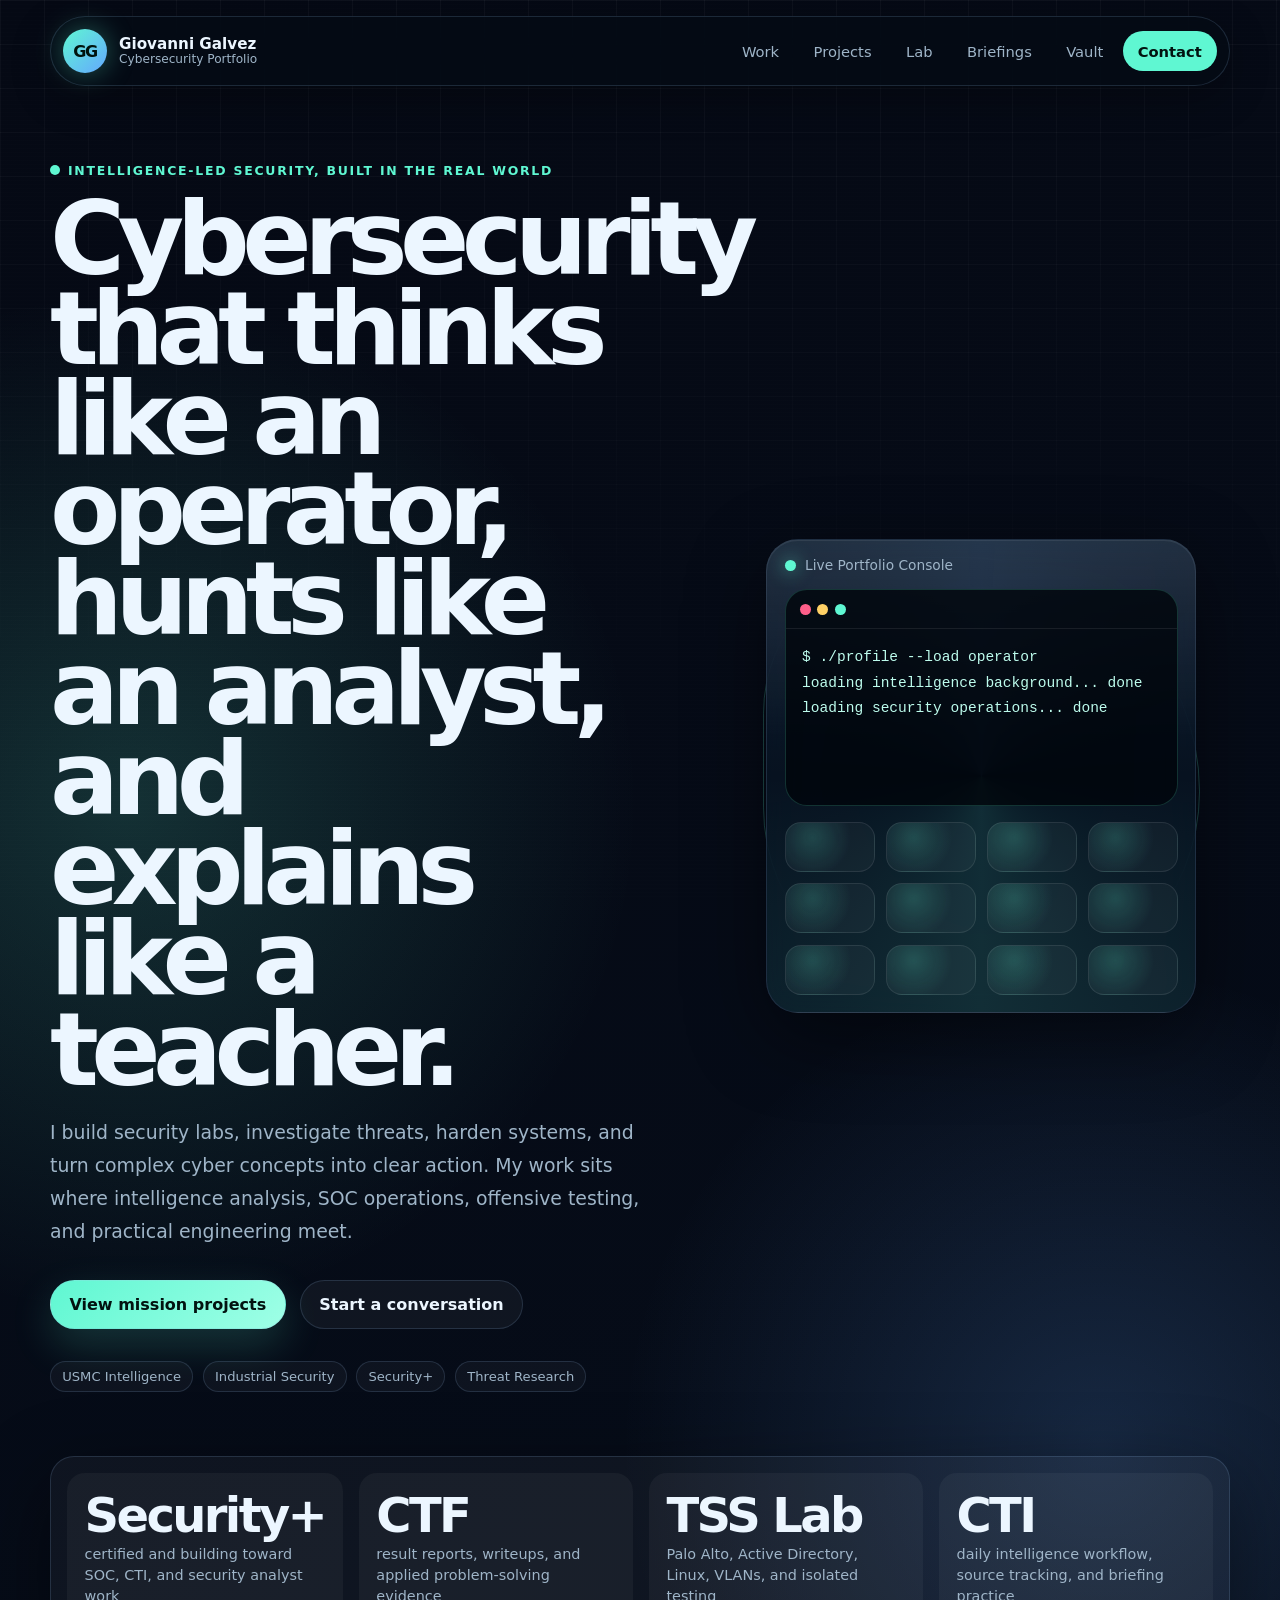
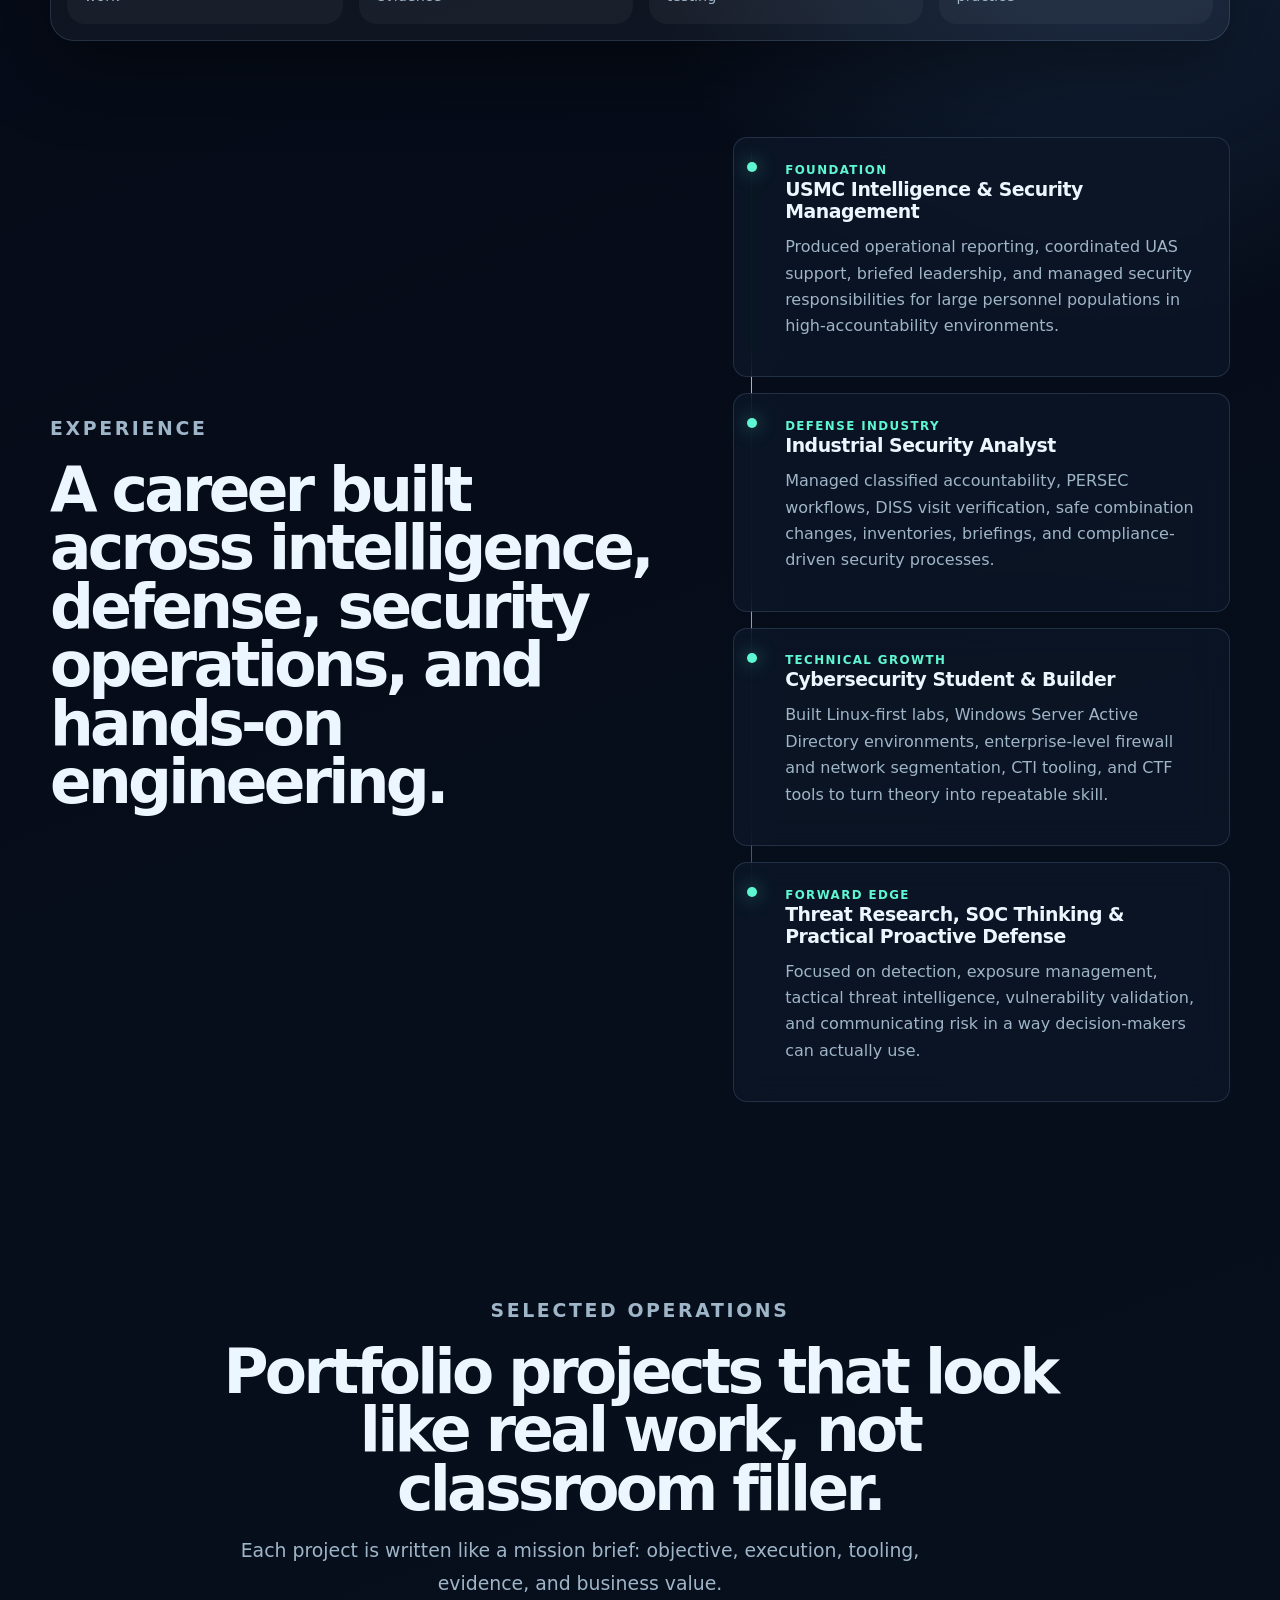
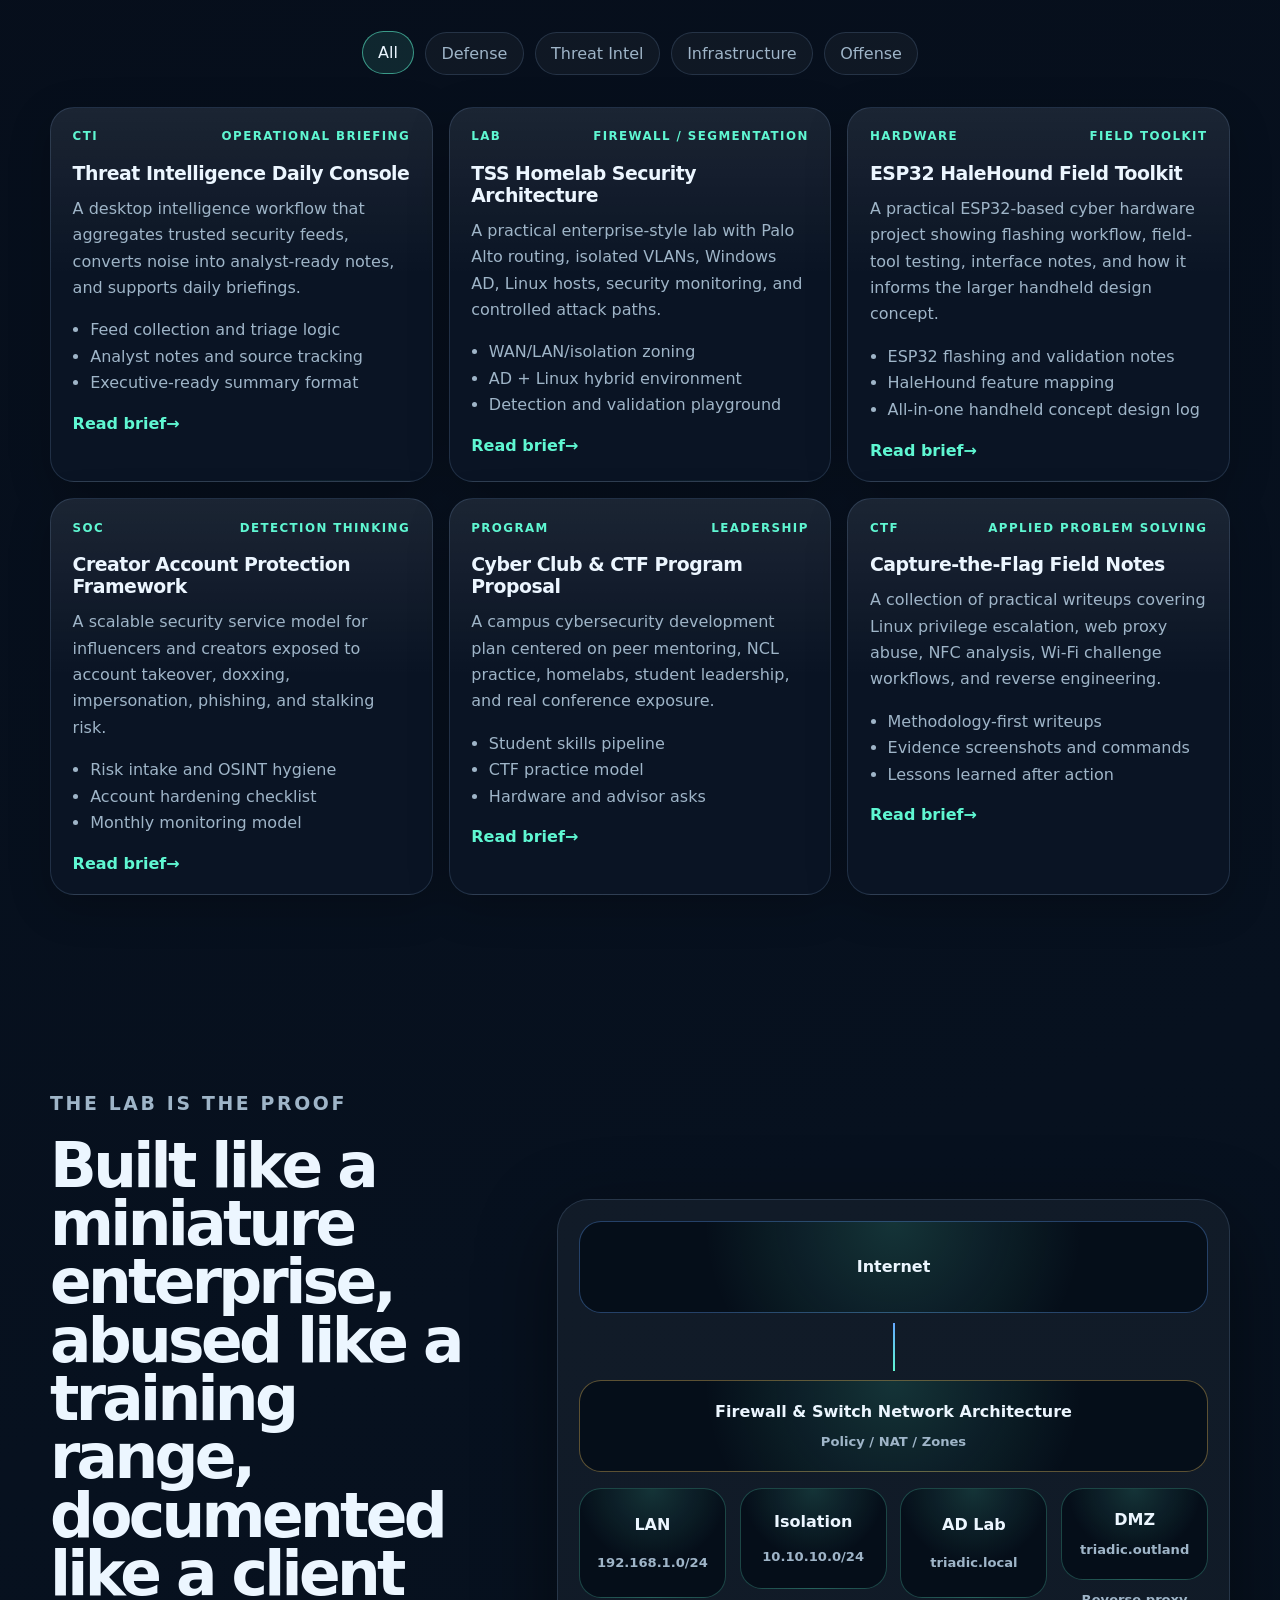
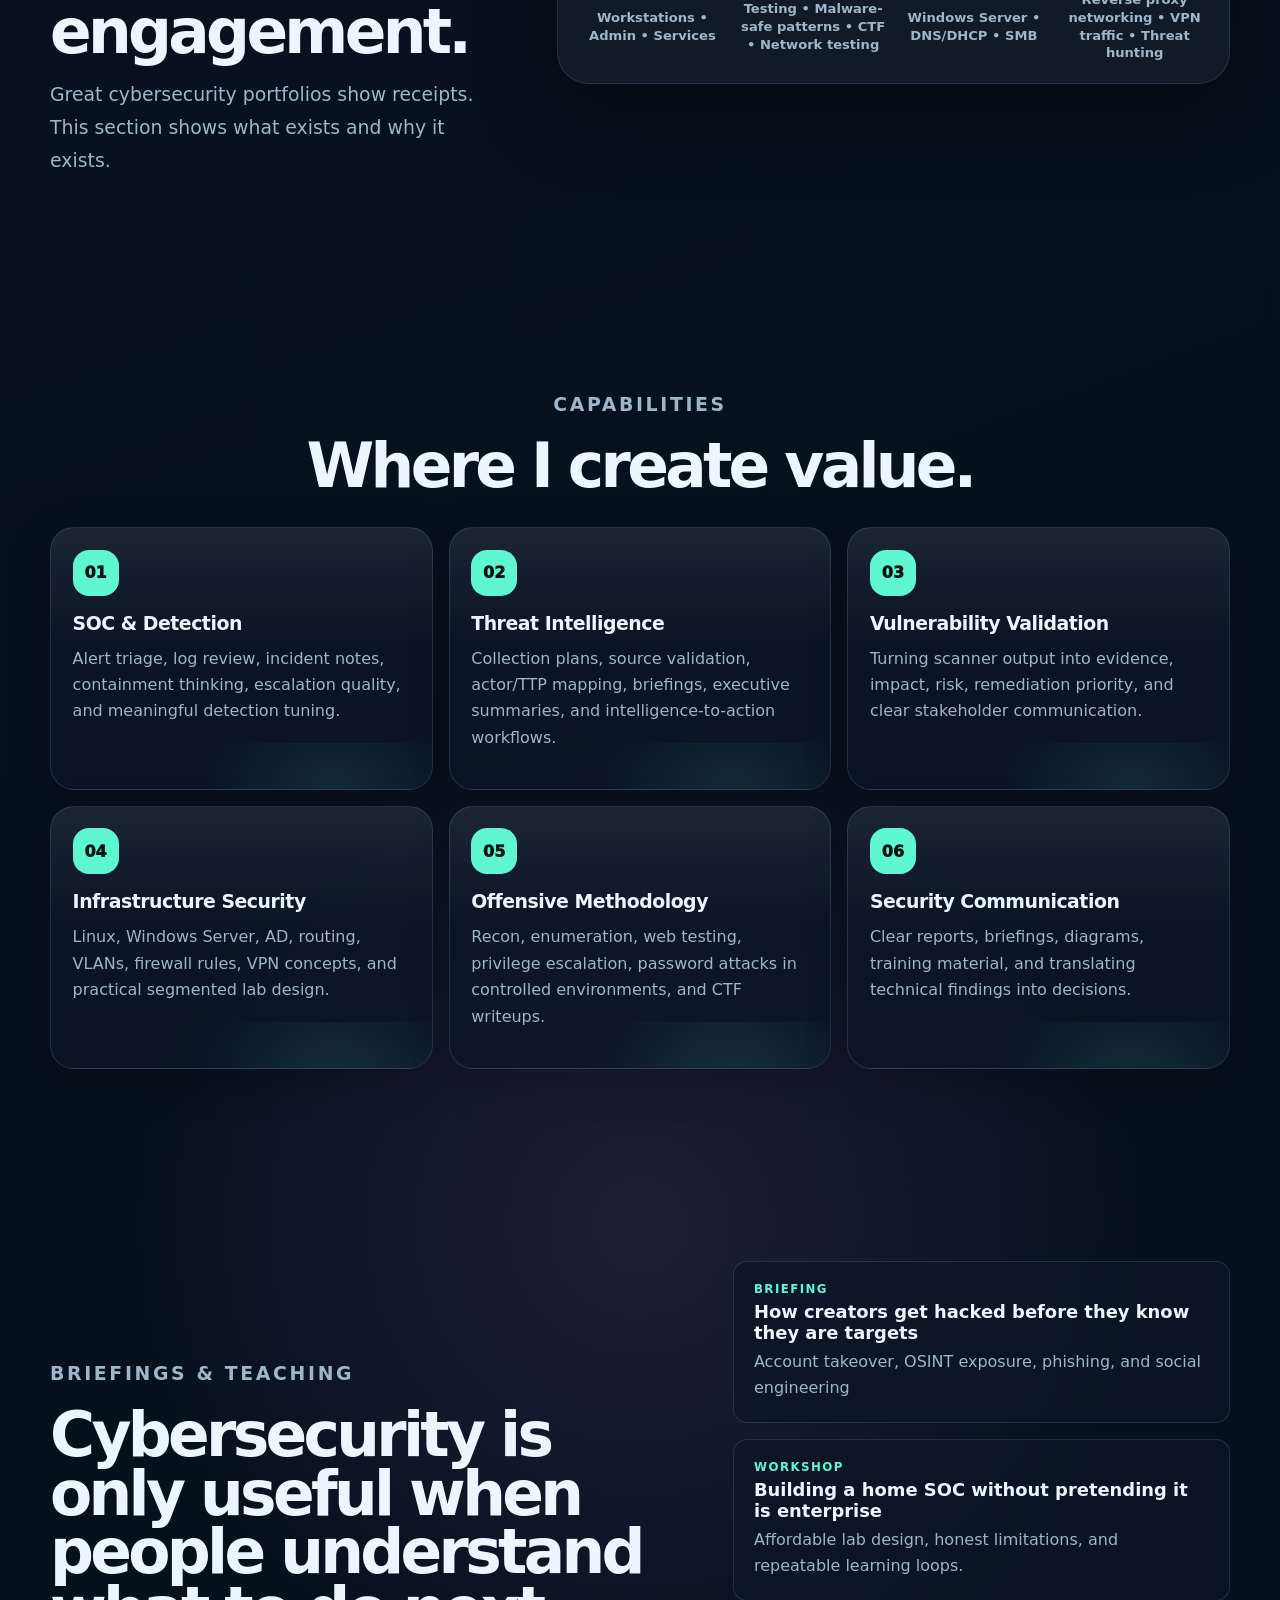
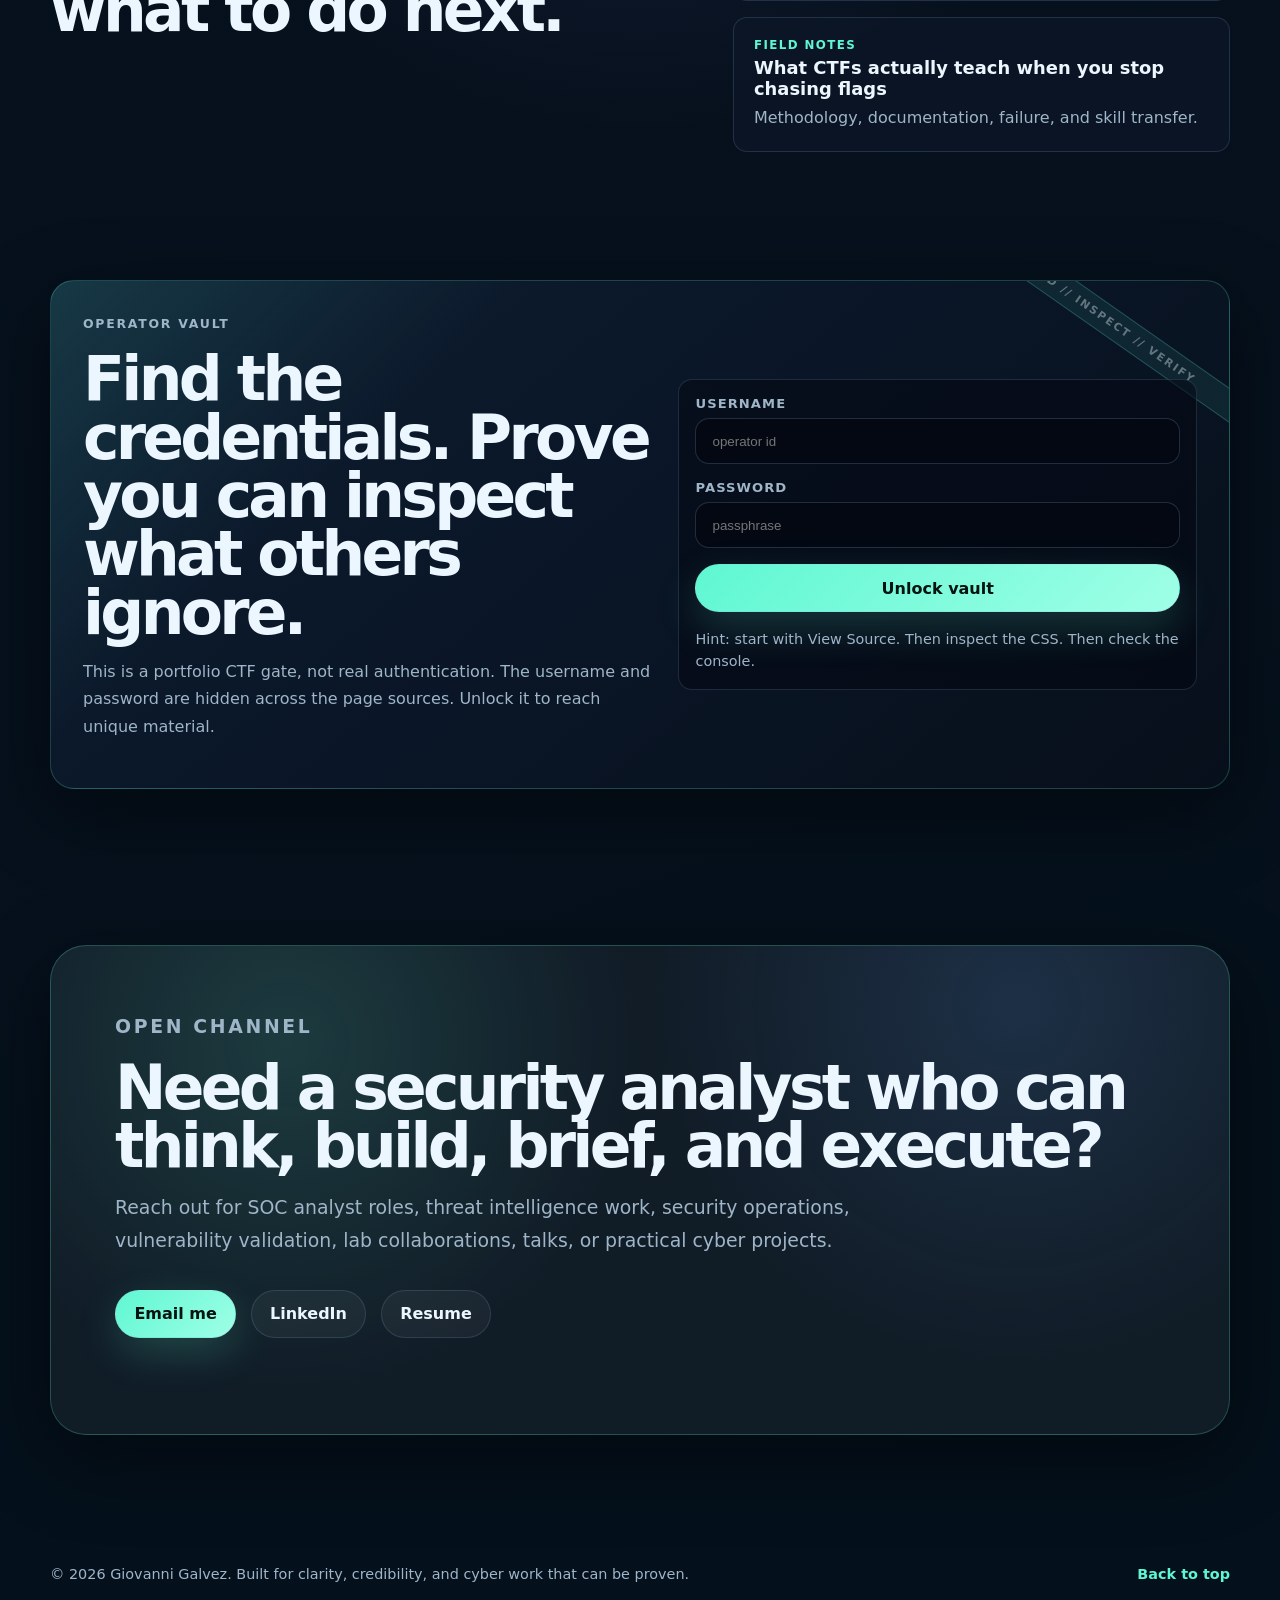
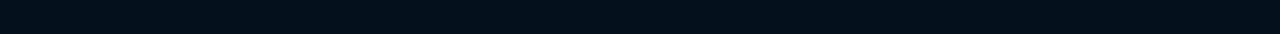
==== commit a47f62fb: "Revise lab and vault section descriptions Updated text to clarify the purpose of the lab and vault s" ====
--- a/index.html
+++ b/index.html
@@ -230,7 +230,7 @@
         <div class="section-heading" data-reveal>
           <p class="eyebrow">The lab is the proof</p>
           <h2>Built like a miniature enterprise, abused like a training range, documented like a client engagement.</h2>
-          <p>Great cybersecurity portfolios show receipts. This section turns the lab into a story: what exists, why it exists, and what it proves.</p>
+          <p>Great cybersecurity portfolios show receipts. This section shows what exists and why it exists.</p>
         </div>
         <div class="lab-map" data-reveal aria-label="Homelab architecture diagram">
           <div class="map-node internet">Internet</div>
@@ -332,10 +332,7 @@
             <p class="eyebrow">Operator Vault</p>
             <h2>Find the credentials. Prove you can inspect what others ignore.</h2>
             <p>
-              This is a portfolio CTF gate, not real authentication. The username and password are hidden across the page source, stylesheet, and scripts. Unlock it to reach redacted reports, CTF proof, build notes, and safe training material.
-            </p>
-            <p class="vault-warning">
-              Anything truly private should never live in a public GitHub Pages repo. This vault is for gamified proof, sanitized screenshots, and recruiter-safe evidence.
+              This is a portfolio CTF gate, not real authentication. The username and password are hidden across the page sources. Unlock it to reach unique material.
             </p>
           </div>
 
@@ -399,4 +396,4 @@
   <script src="app.js"></script>
   <script src="vault.js"></script>
 </body>
-</html>+</html>
--- a/style.css
+++ b/style.css
@@ -1385,3 +1385,64 @@
     padding-left: 2.6rem;
   }
 }
+
+/* v3.1 lab diagram layout fix
+   The original map tried to fit four branch cards inside a narrow right-side column.
+   This keeps the diagram responsive instead of letting the DMZ card push out. */
+.lab-section.section-grid {
+  grid-template-columns: minmax(0, 0.78fr) minmax(560px, 1.22fr);
+}
+
+.lab-map {
+  overflow: hidden;
+}
+
+.map-node,
+.branch {
+  min-width: 0;
+}
+
+.map-node {
+  line-height: 1.3;
+}
+
+.map-branches {
+  grid-template-columns: repeat(2, minmax(0, 1fr));
+}
+
+.branch small {
+  max-width: 22ch;
+  margin-inline: auto;
+}
+
+@media (min-width: 1120px) {
+  .map-branches {
+    grid-template-columns: repeat(4, minmax(0, 1fr));
+  }
+}
+
+@media (max-width: 920px) {
+  .lab-section.section-grid {
+    grid-template-columns: 1fr;
+  }
+
+  .map-branches {
+    grid-template-columns: repeat(2, minmax(0, 1fr));
+  }
+}
+
+@media (max-width: 560px) {
+  .lab-map {
+    padding: 1rem;
+    border-radius: 24px;
+  }
+
+  .map-branches {
+    grid-template-columns: 1fr;
+  }
+
+  .map-node {
+    min-height: 84px;
+    padding: 0.85rem;
+  }
+}
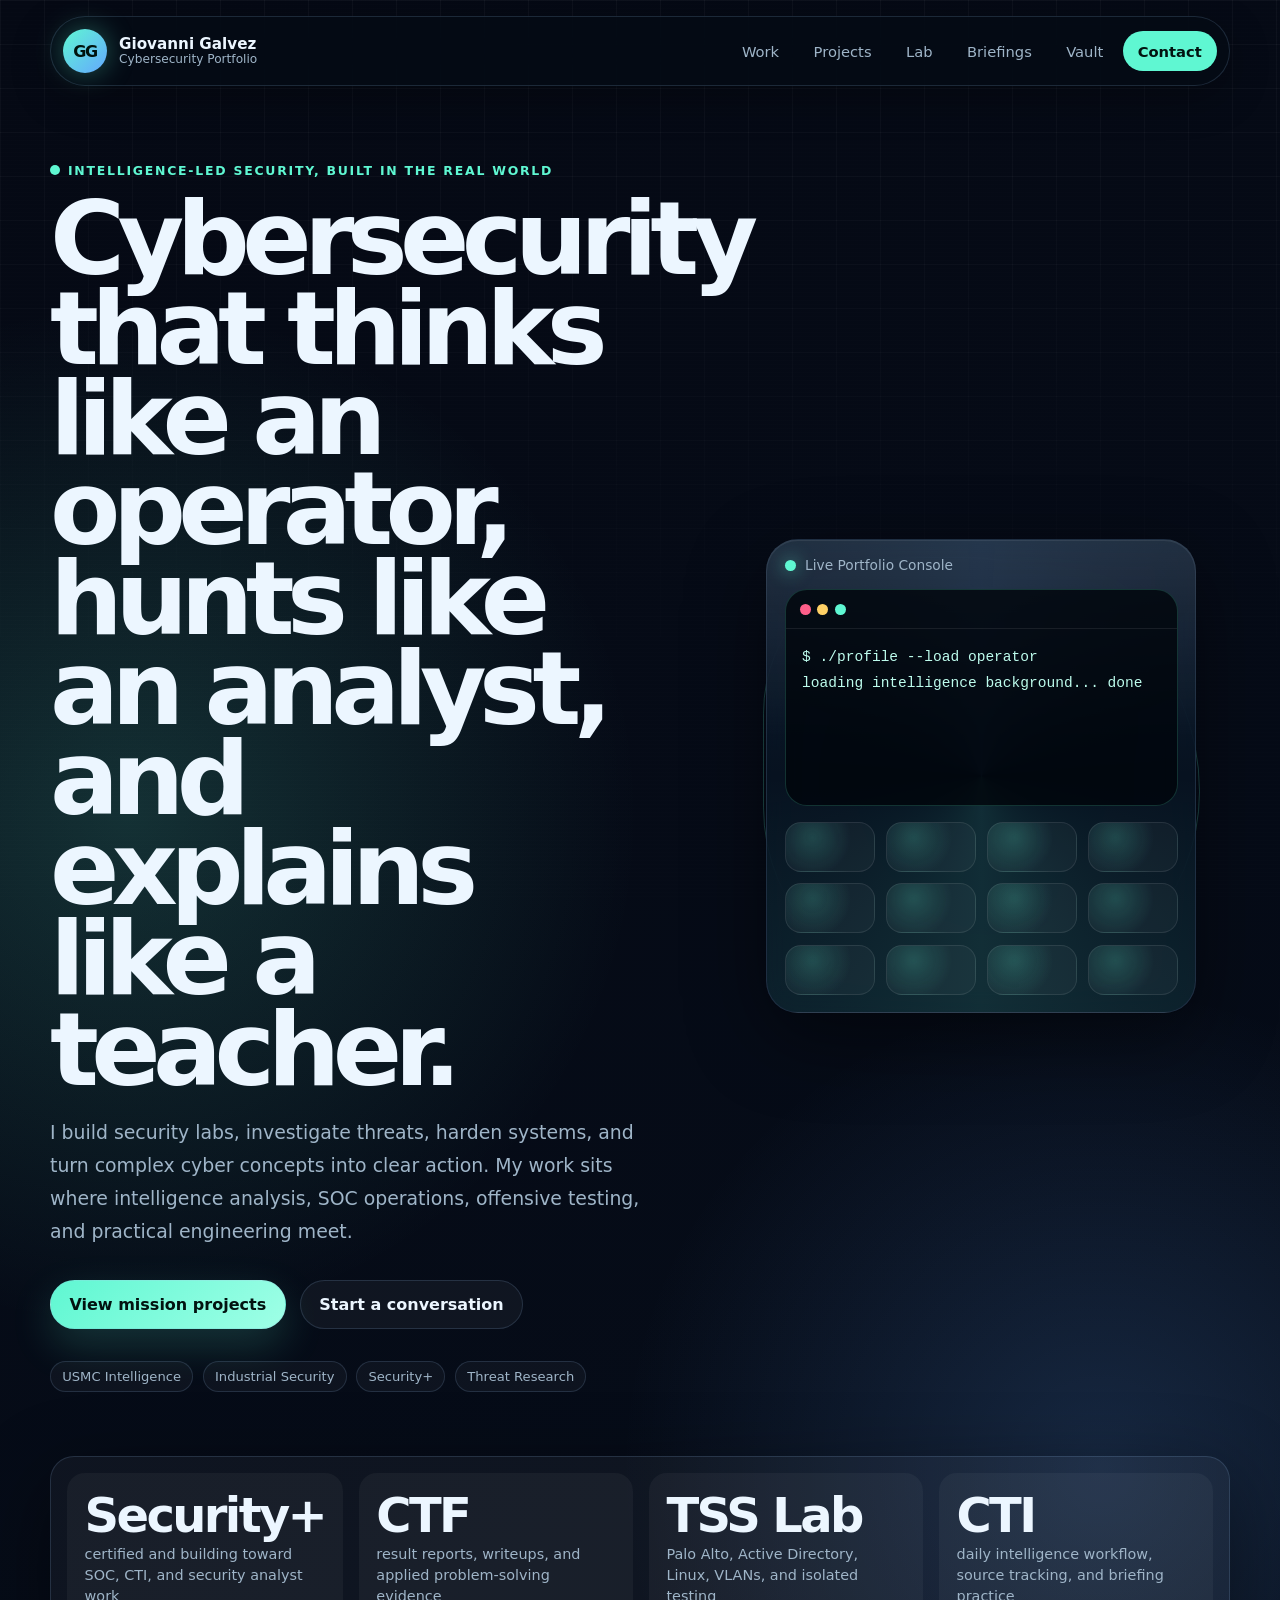
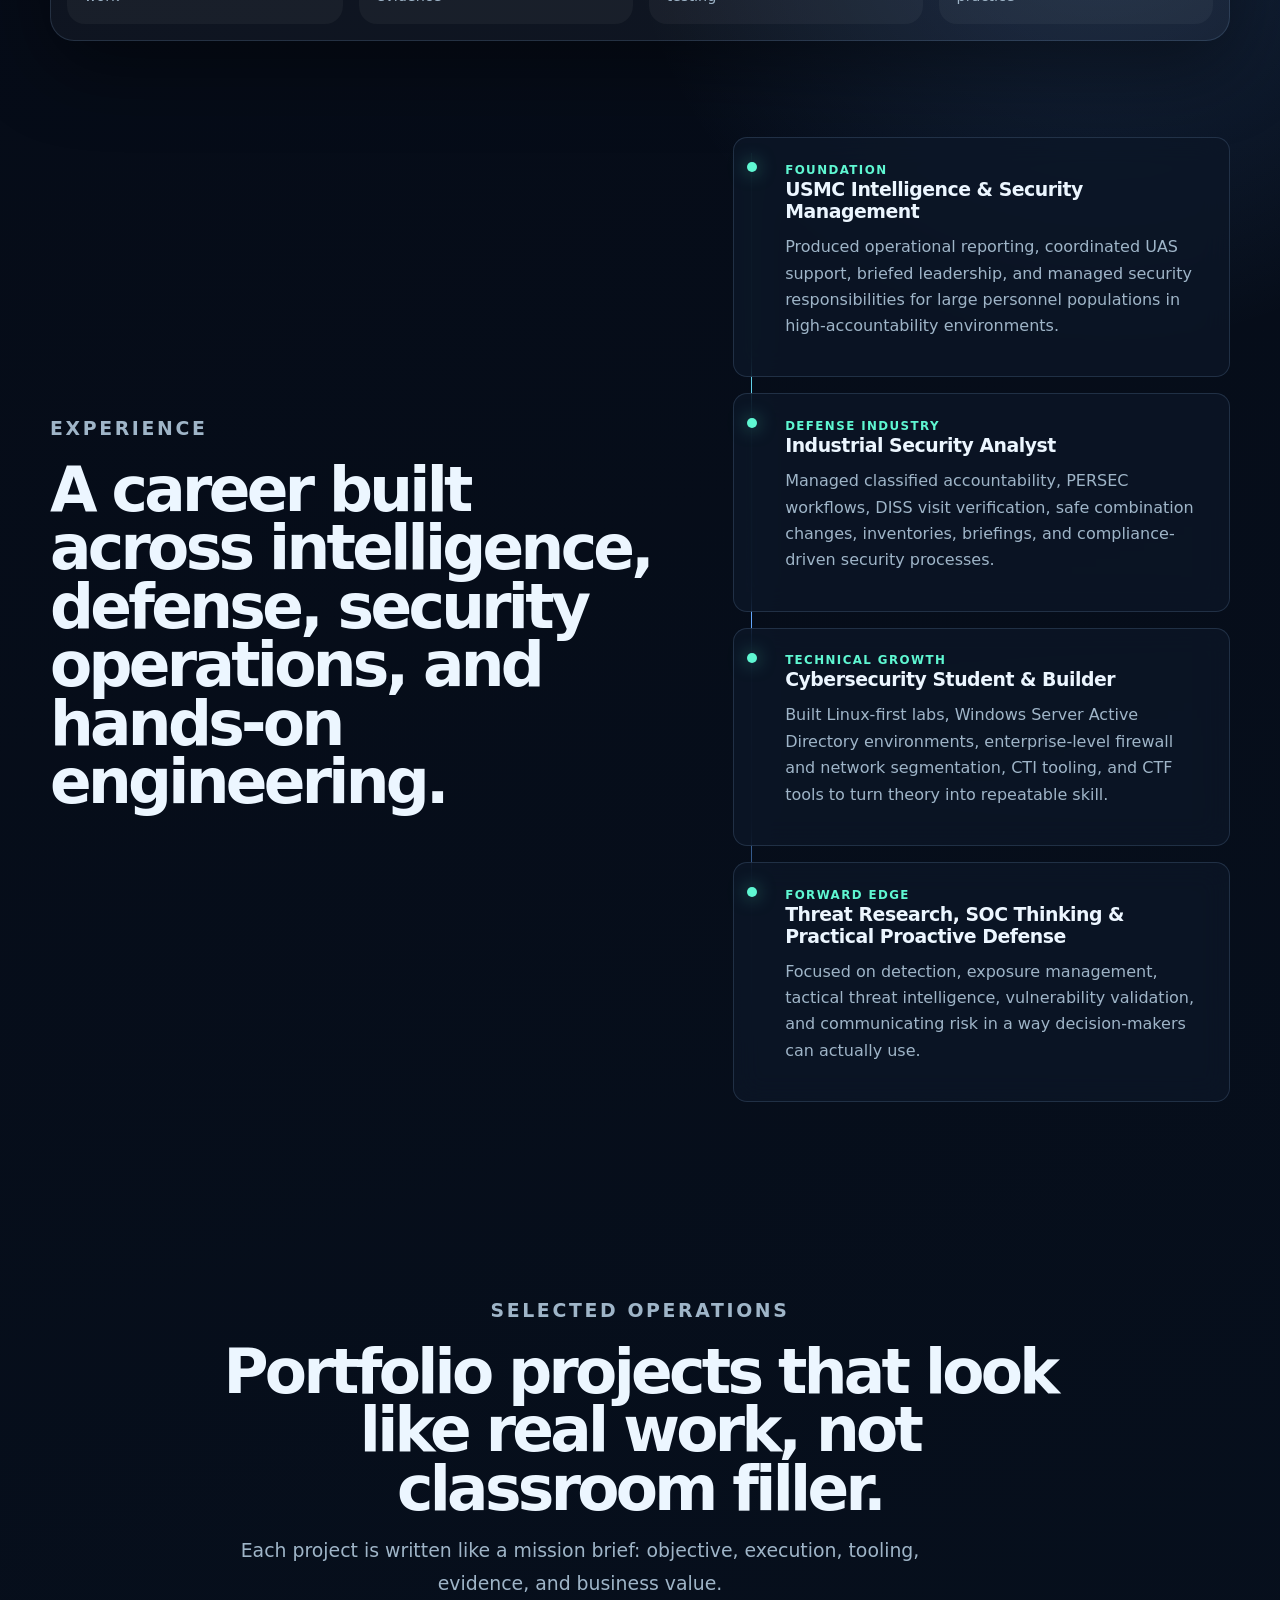
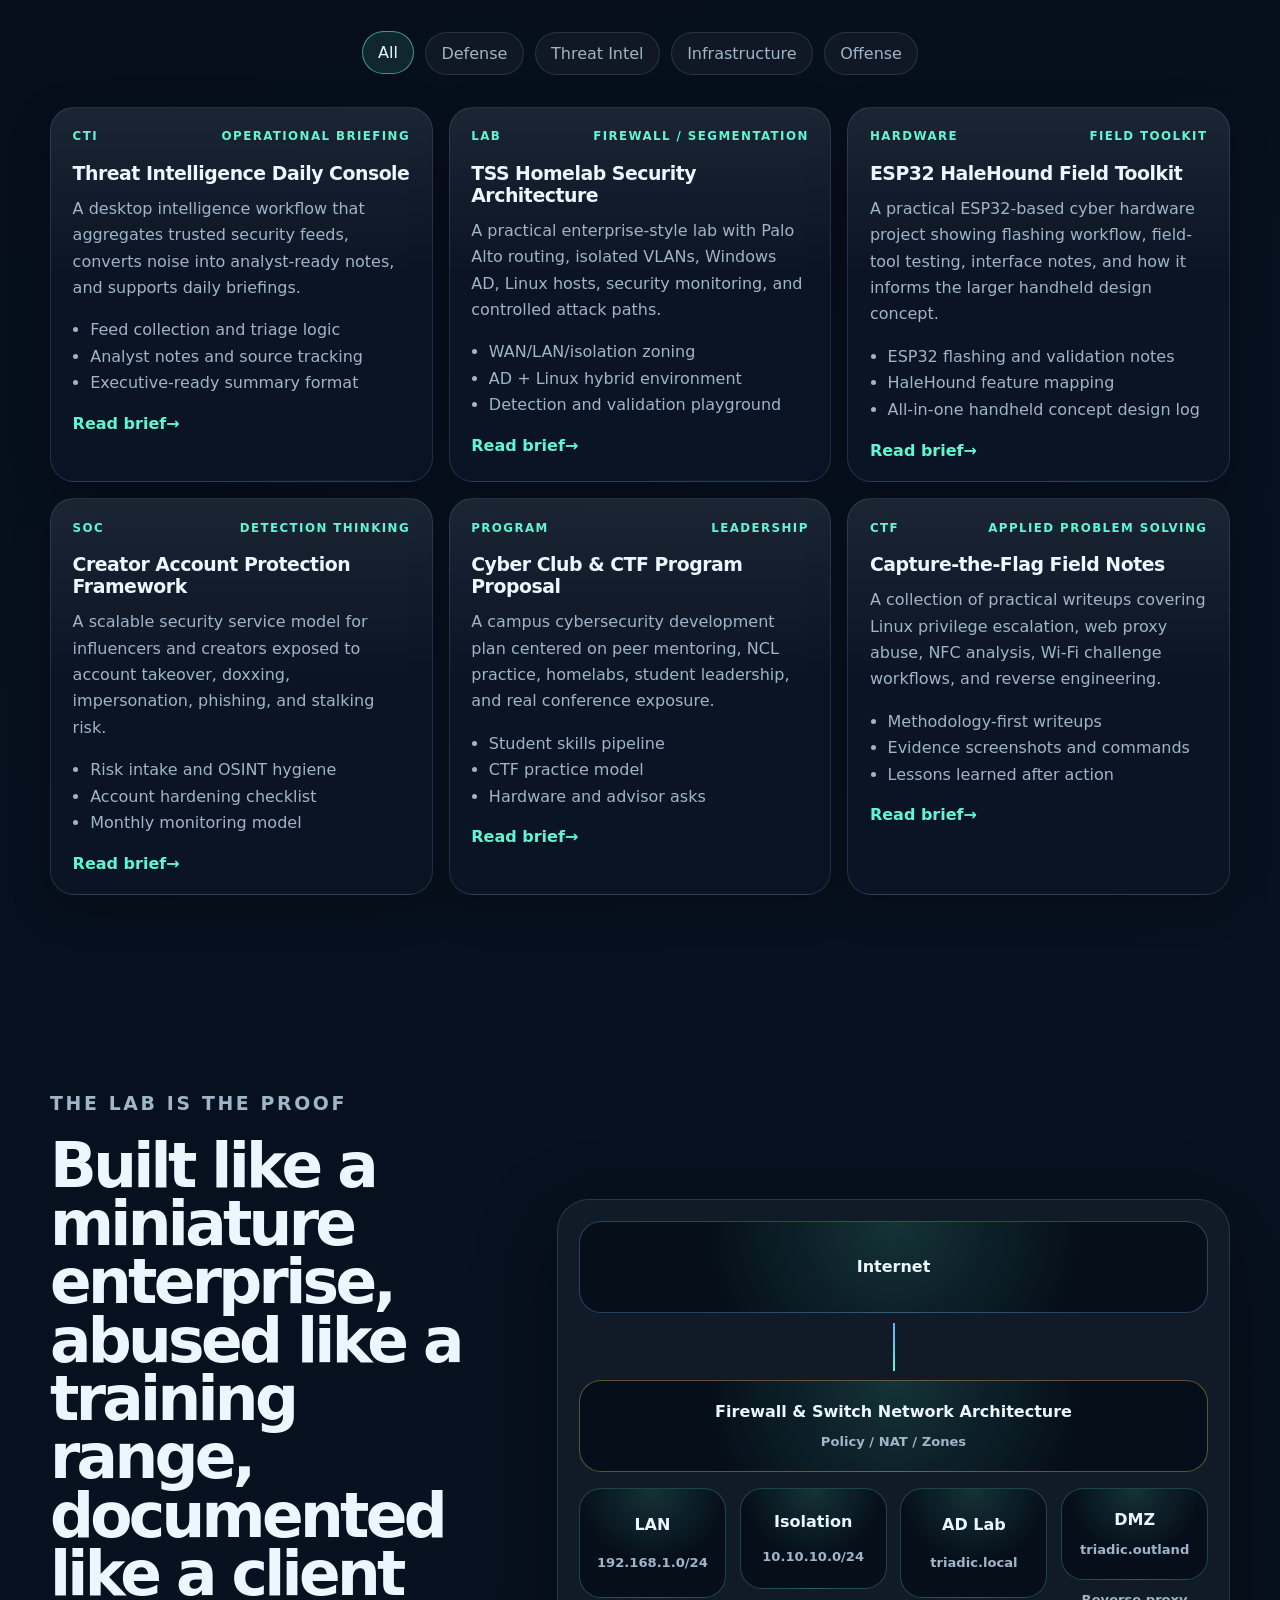
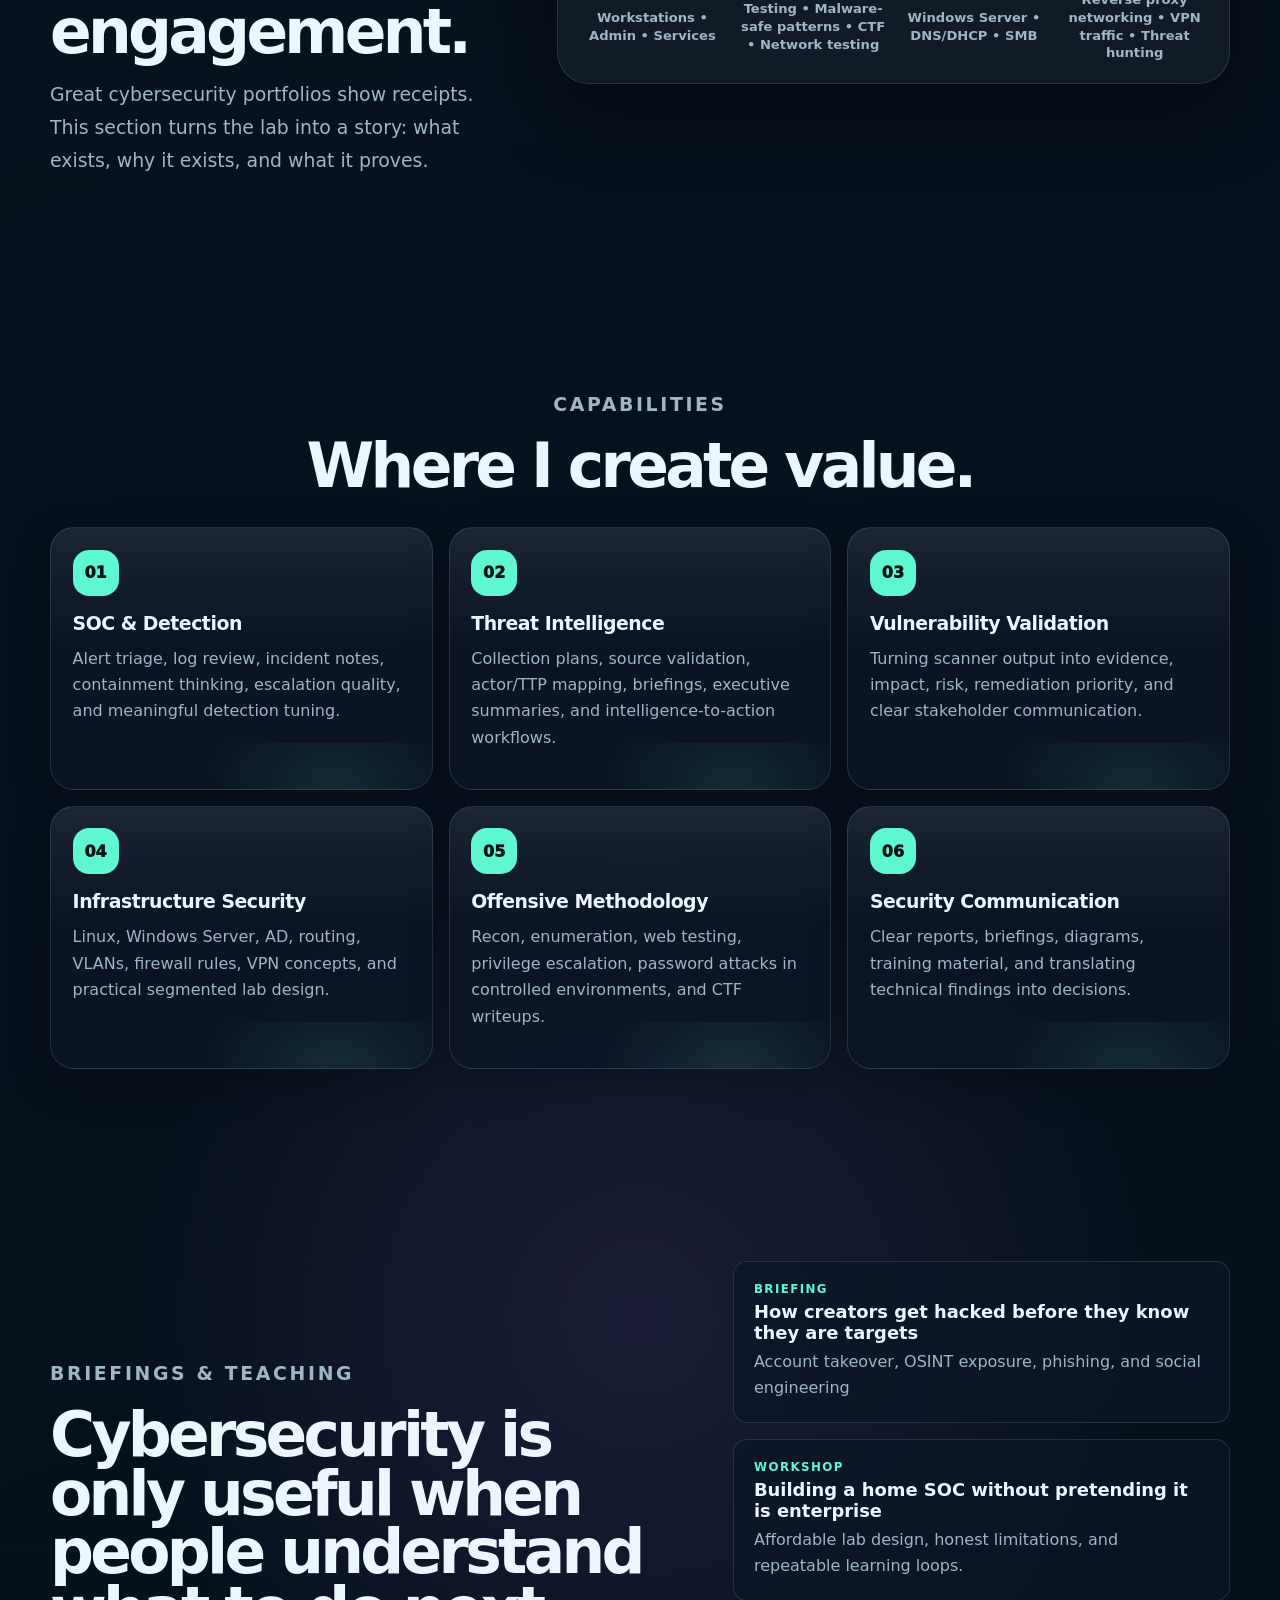
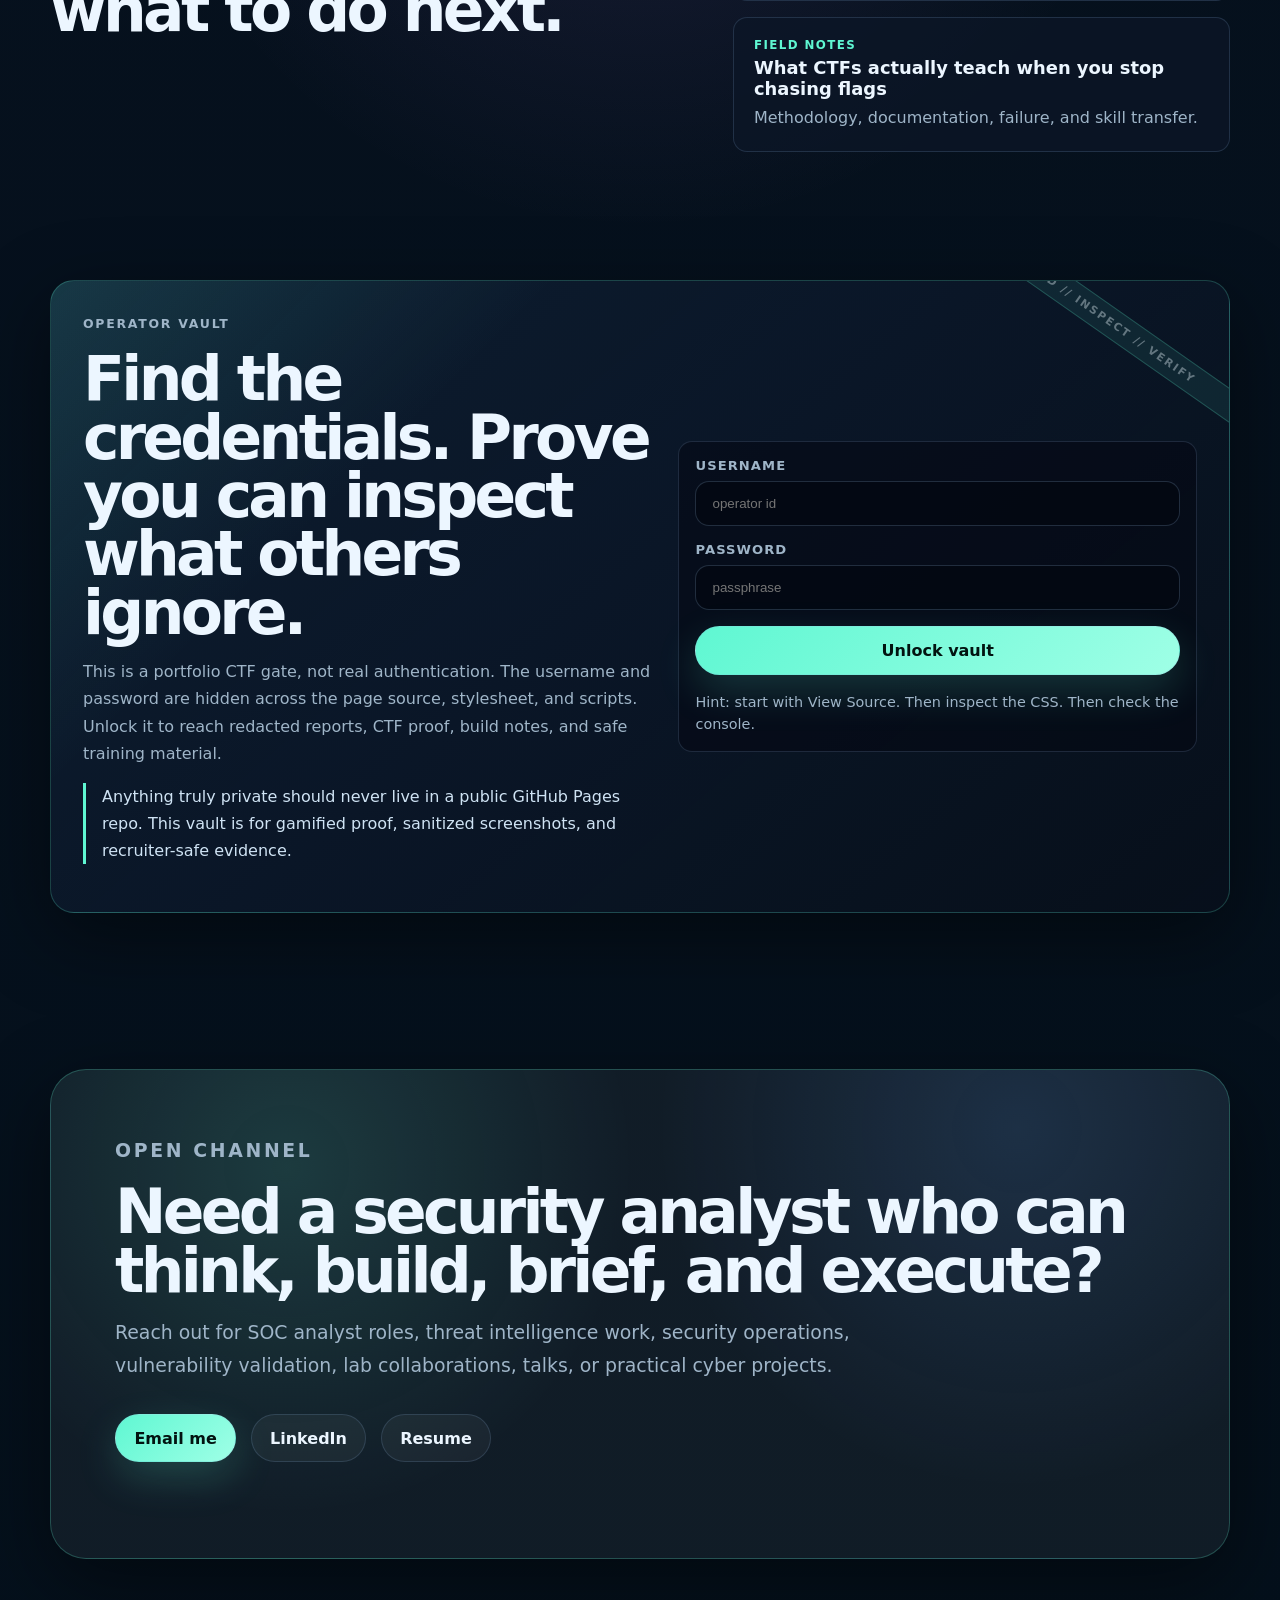
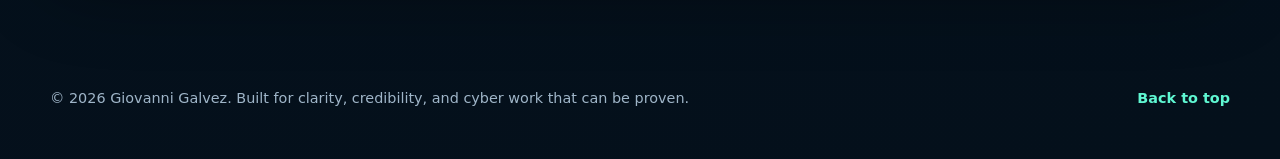
==== commit 7ed73506: "v3.2 CTF proof inclusion" ====
--- a/index.html
+++ b/index.html
@@ -230,7 +230,7 @@
         <div class="section-heading" data-reveal>
           <p class="eyebrow">The lab is the proof</p>
           <h2>Built like a miniature enterprise, abused like a training range, documented like a client engagement.</h2>
-          <p>Great cybersecurity portfolios show receipts. This section shows what exists and why it exists.</p>
+          <p>Great cybersecurity portfolios show receipts. This section turns the lab into a story: what exists, why it exists, and what it proves.</p>
         </div>
         <div class="lab-map" data-reveal aria-label="Homelab architecture diagram">
           <div class="map-node internet">Internet</div>
@@ -332,7 +332,10 @@
             <p class="eyebrow">Operator Vault</p>
             <h2>Find the credentials. Prove you can inspect what others ignore.</h2>
             <p>
-              This is a portfolio CTF gate, not real authentication. The username and password are hidden across the page sources. Unlock it to reach unique material.
+              This is a portfolio CTF gate, not real authentication. The username and password are hidden across the page source, stylesheet, and scripts. Unlock it to reach redacted reports, CTF proof, build notes, and safe training material.
+            </p>
+            <p class="vault-warning">
+              Anything truly private should never live in a public GitHub Pages repo. This vault is for gamified proof, sanitized screenshots, and recruiter-safe evidence.
             </p>
           </div>
 
@@ -396,4 +399,4 @@
   <script src="app.js"></script>
   <script src="vault.js"></script>
 </body>
-</html>
+</html>
--- a/style.css
+++ b/style.css
@@ -1446,3 +1446,100 @@
     padding: 0.85rem;
   }
 }
+
+/* v3.2 CTF evidence report polish */
+.report-shell-wide {
+  width: min(100% - 32px, 1180px);
+}
+
+.report-lede {
+  max-width: 78ch;
+  font-size: 1.05rem;
+}
+
+.result-highlights {
+  display: grid;
+  grid-template-columns: repeat(4, minmax(0, 1fr));
+  gap: 0.85rem;
+  margin: 1.4rem 0 2rem;
+}
+
+.result-highlights article {
+  min-height: 130px;
+  padding: 1rem;
+  border: 1px solid rgba(95,247,210,0.22);
+  border-radius: 22px;
+  background:
+    radial-gradient(circle at top left, rgba(95,247,210,0.14), transparent 46%),
+    rgba(255,255,255,0.04);
+}
+
+.result-highlights strong {
+  display: block;
+  color: var(--text);
+  font-size: clamp(1.8rem, 4vw, 3.2rem);
+  letter-spacing: -0.06em;
+  line-height: 0.95;
+}
+
+.result-highlights span {
+  display: block;
+  margin-top: 0.65rem;
+  color: var(--muted);
+  font-size: 0.88rem;
+  line-height: 1.45;
+}
+
+.ctf-gallery {
+  display: grid;
+  grid-template-columns: repeat(2, minmax(0, 1fr));
+  gap: 1rem;
+  margin-top: 1.2rem;
+}
+
+.ctf-gallery a {
+  display: grid;
+  gap: 0.55rem;
+  padding: 0.8rem;
+  border: 1px solid var(--line);
+  border-radius: 22px;
+  background: rgba(255,255,255,0.04);
+  box-shadow: 0 14px 34px rgba(0,0,0,0.18);
+  transition: transform 180ms ease, border-color 180ms ease, background 180ms ease;
+}
+
+.ctf-gallery a:hover,
+.ctf-gallery a:focus-visible {
+  transform: translateY(-3px);
+  border-color: rgba(95,247,210,0.48);
+  background: rgba(255,255,255,0.06);
+  outline: none;
+}
+
+.ctf-gallery img {
+  width: 100%;
+  aspect-ratio: 16 / 9;
+  object-fit: cover;
+  object-position: top left;
+  border-radius: 16px;
+  border: 1px solid rgba(255,255,255,0.10);
+  background: rgba(0,0,0,0.2);
+}
+
+.ctf-gallery strong {
+  color: var(--text);
+  font-size: 1rem;
+}
+
+.ctf-gallery span {
+  color: var(--muted);
+  font-size: 0.86rem;
+  line-height: 1.45;
+}
+
+@media (max-width: 860px) {
+  .result-highlights,
+  .ctf-gallery {
+    grid-template-columns: 1fr;
+  }
+}
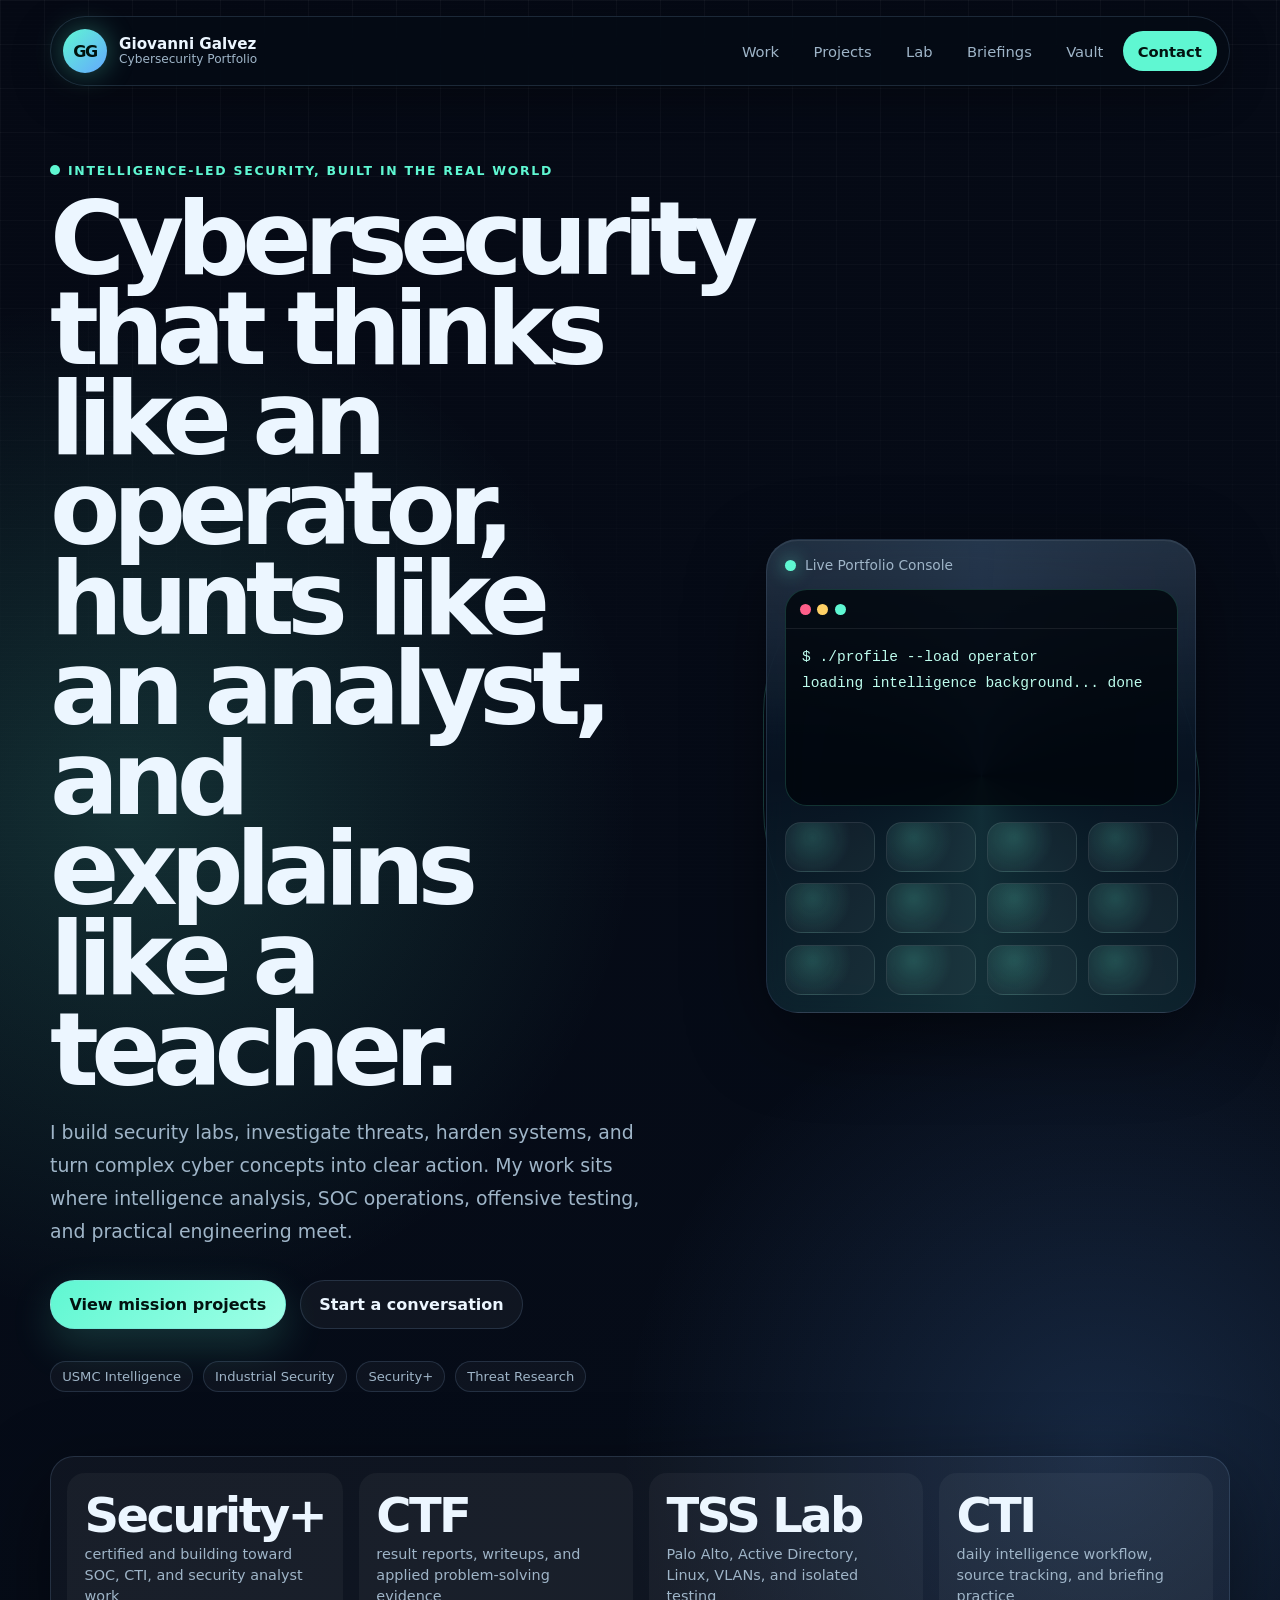
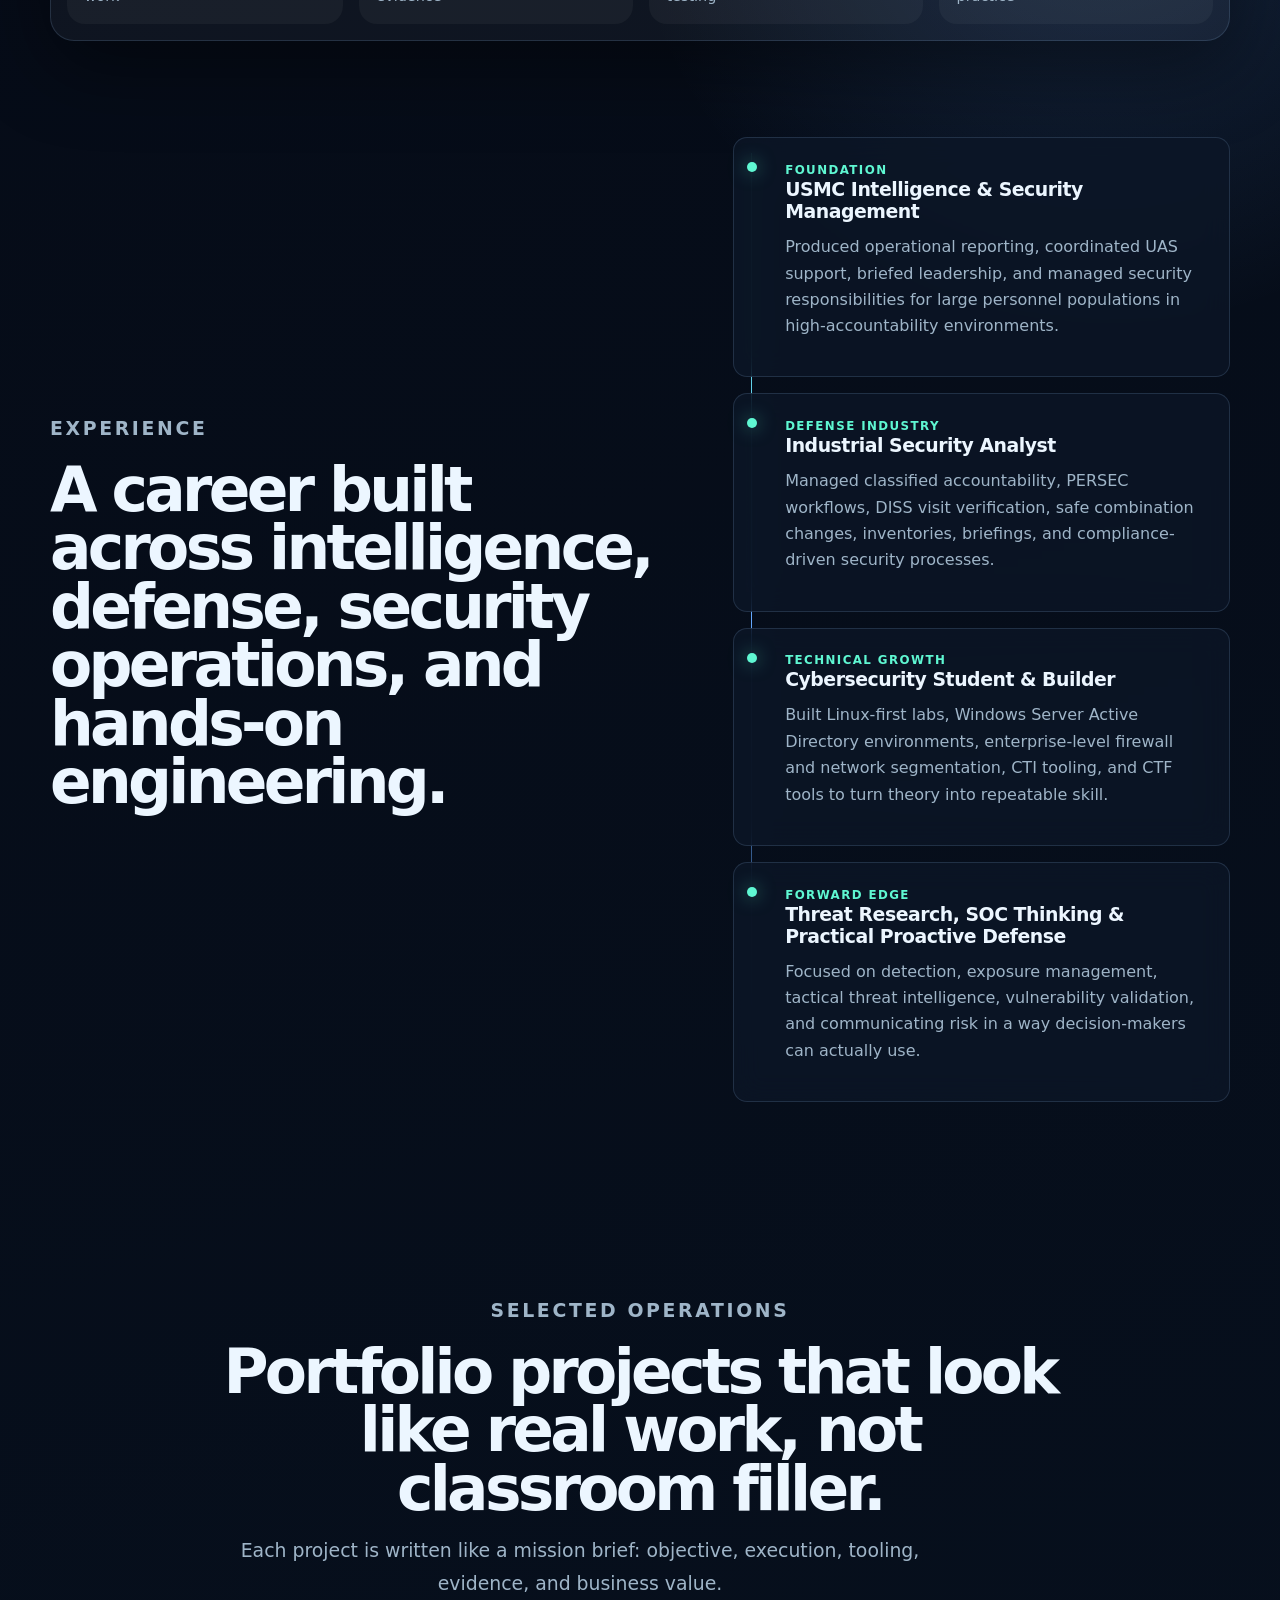
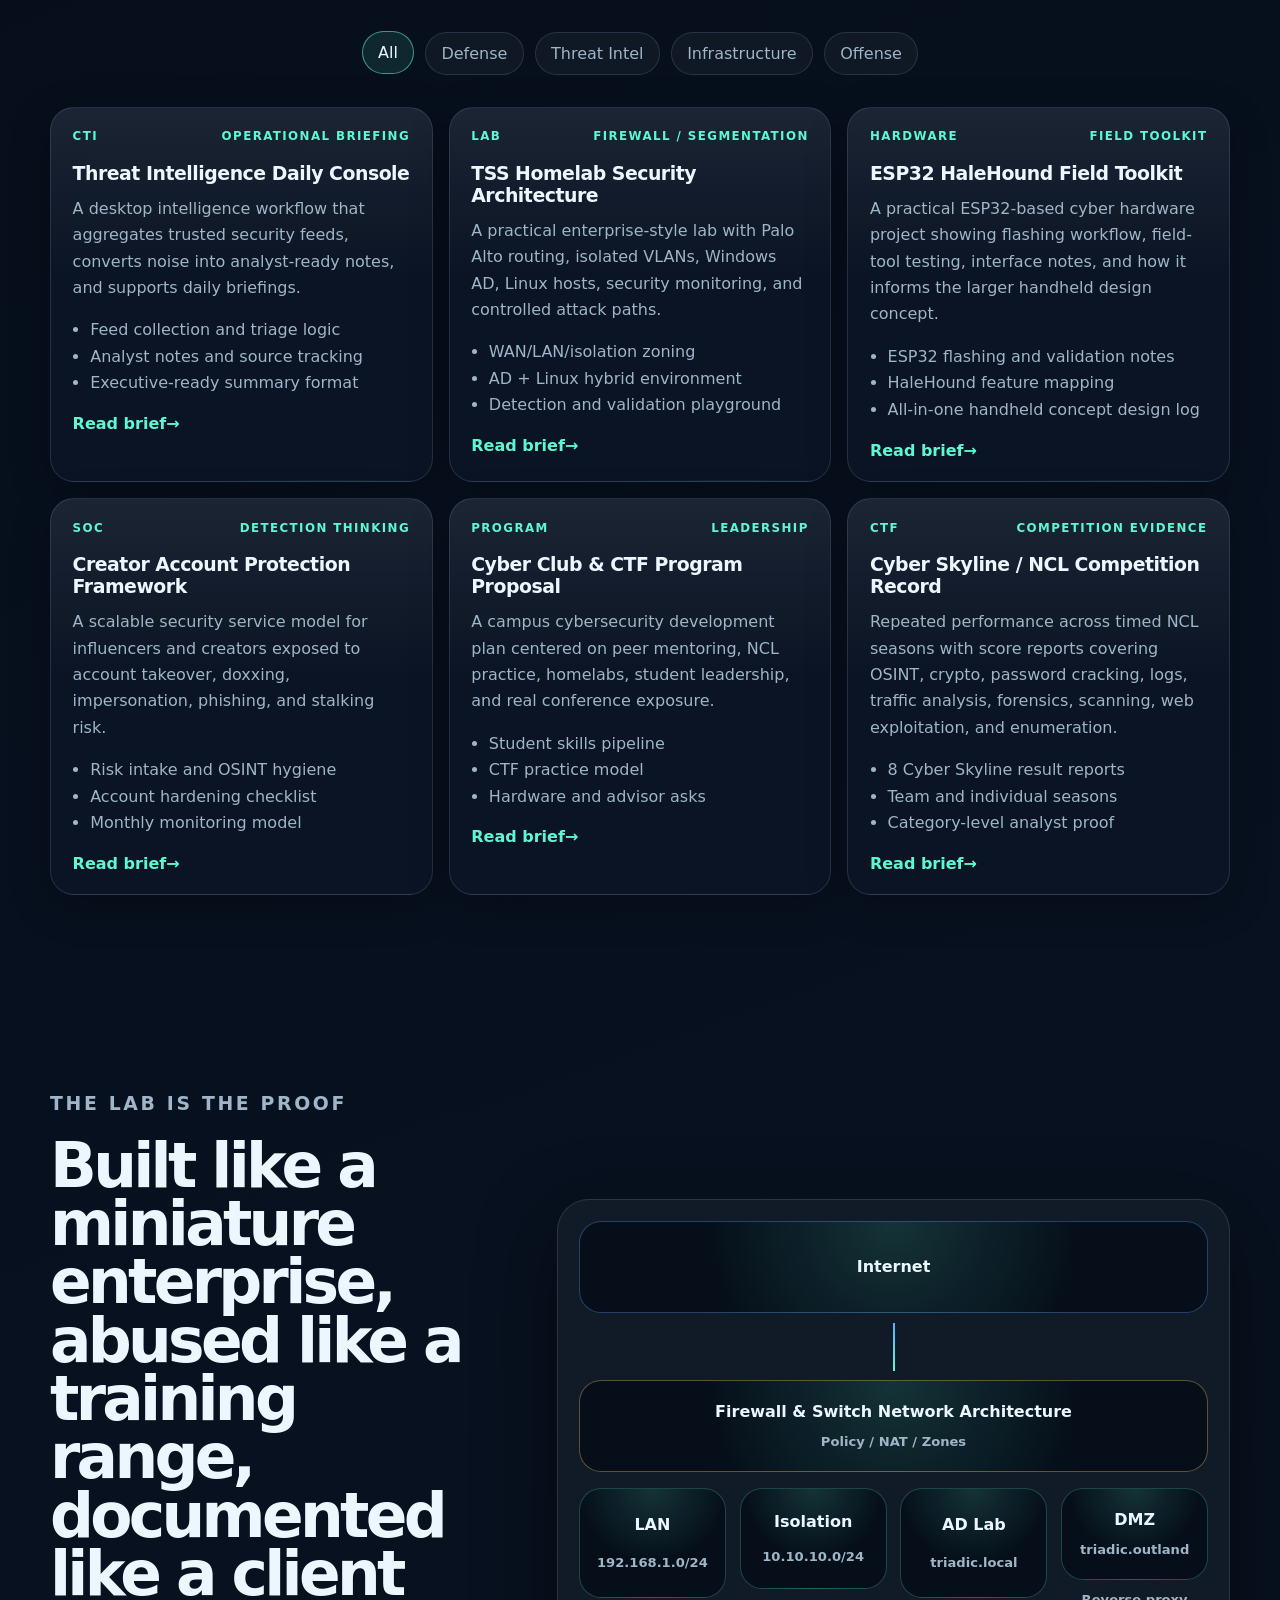
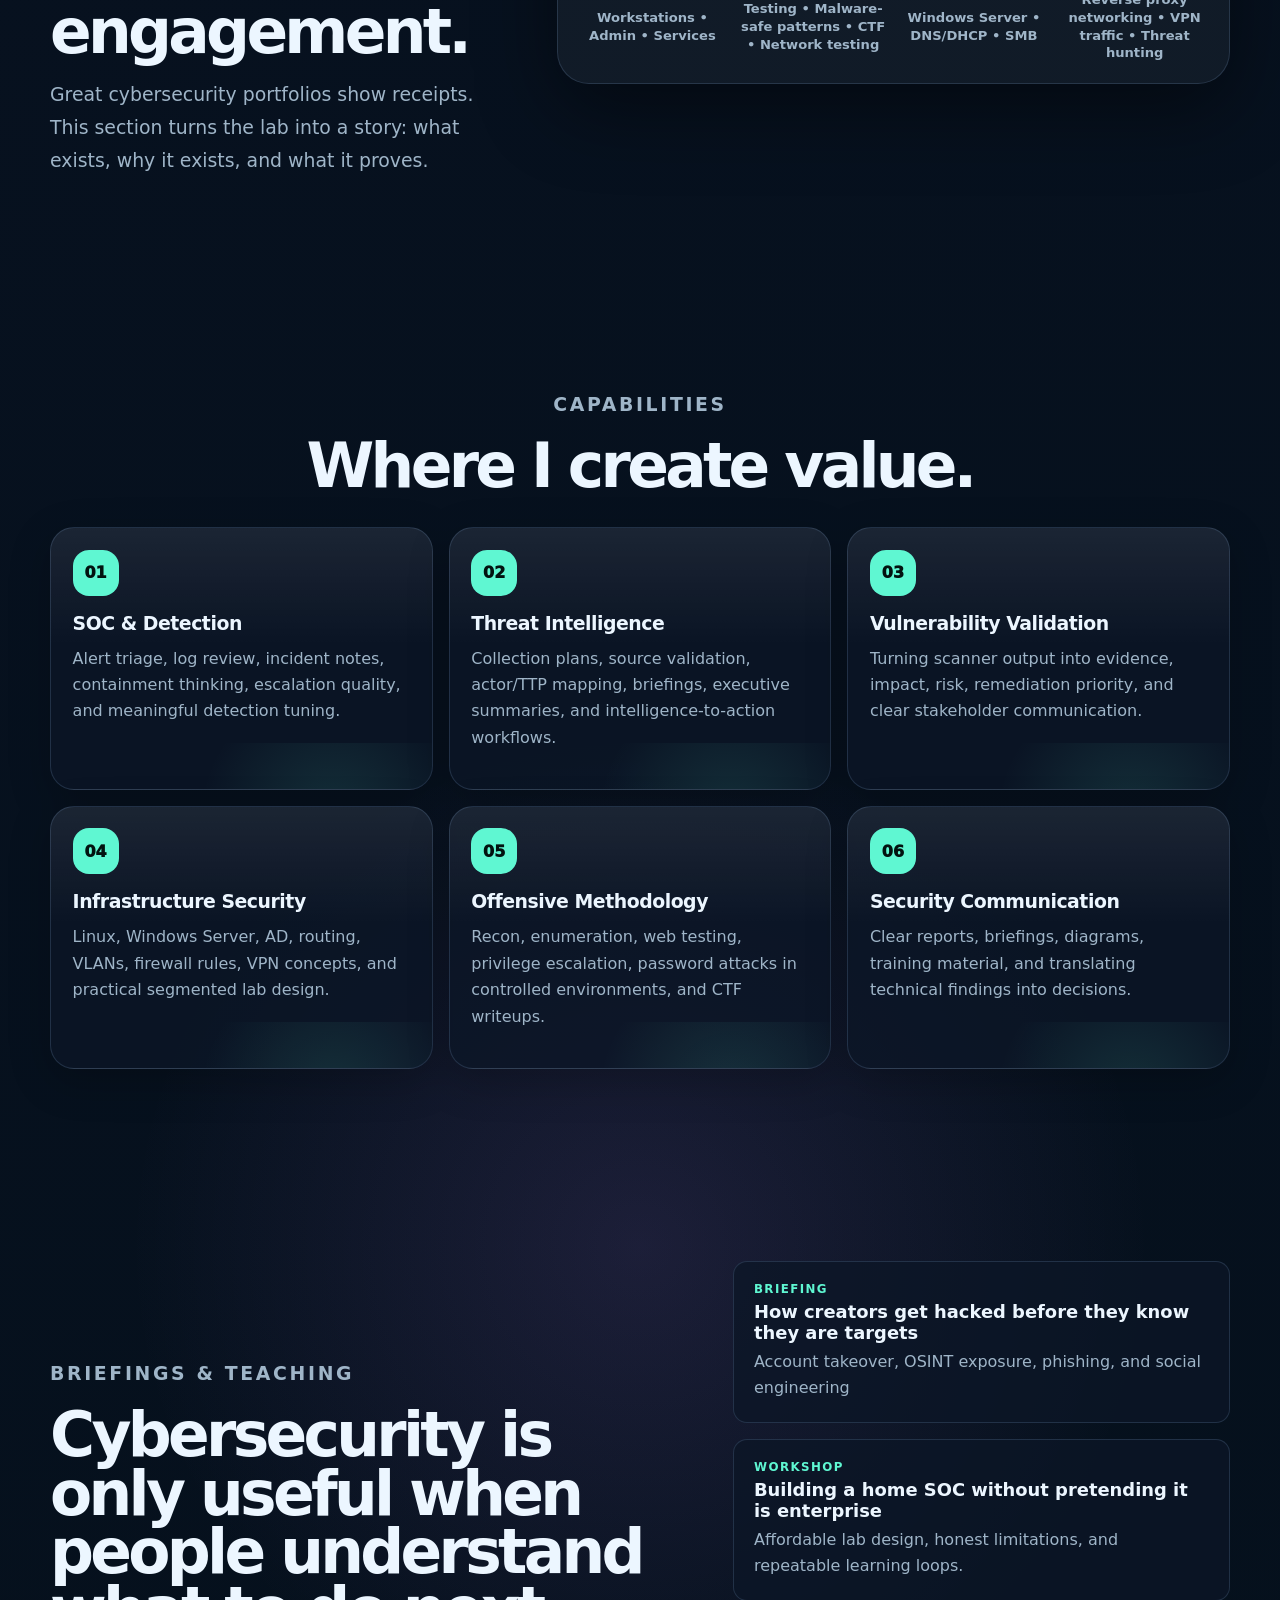
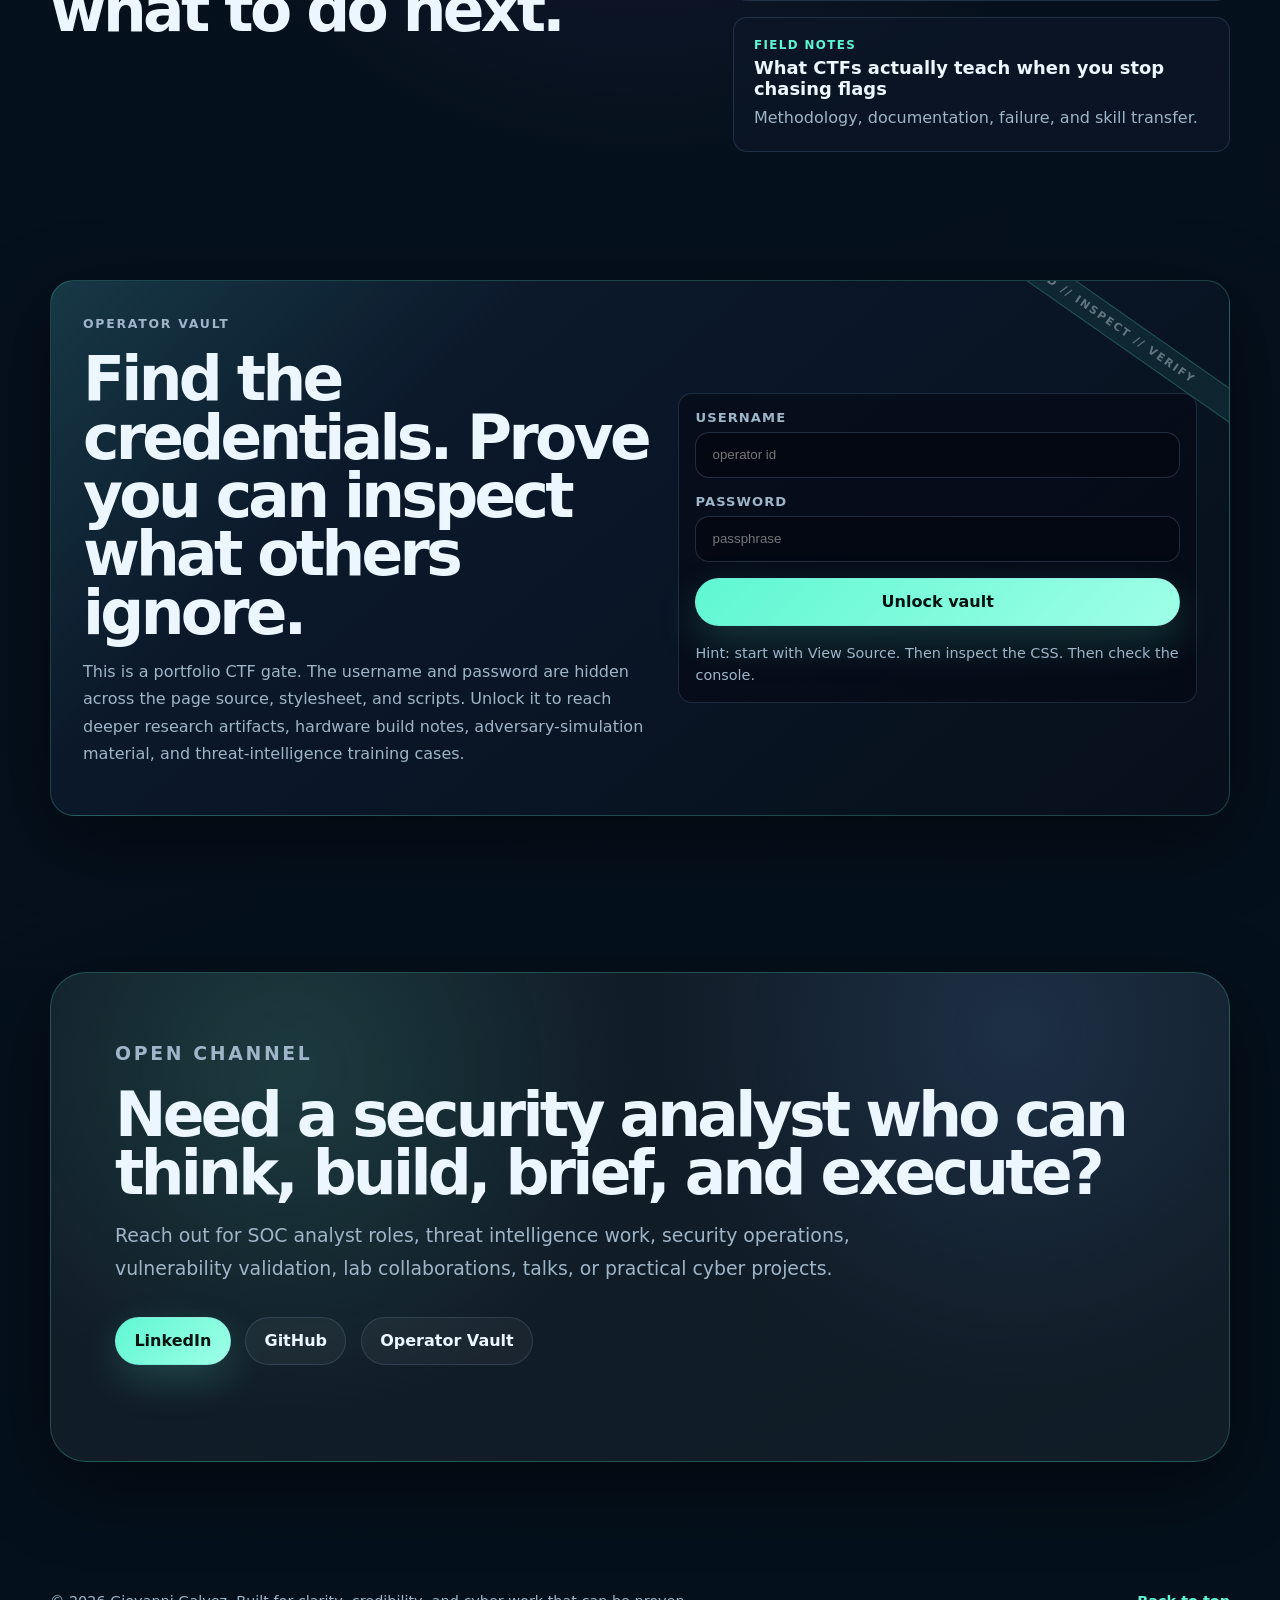
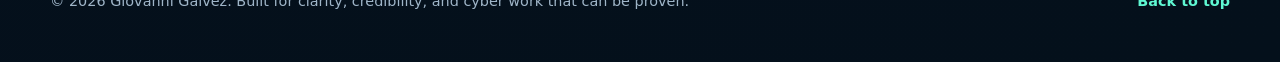
==== commit 2991719c: "v3.3 cleaned and moved CTF results" ====
--- a/index.html
+++ b/index.html
@@ -213,13 +213,13 @@
           </article>
 
           <article class="project-card" data-category="offense defense">
-            <div class="card-topline"><span>CTF</span><span>Applied Problem Solving</span></div>
-            <h3>Capture-the-Flag Field Notes</h3>
-            <p>A collection of practical writeups covering Linux privilege escalation, web proxy abuse, NFC analysis, Wi-Fi challenge workflows, and reverse engineering.</p>
-            <ul>
-              <li>Methodology-first writeups</li>
-              <li>Evidence screenshots and commands</li>
-              <li>Lessons learned after action</li>
+            <div class="card-topline"><span>CTF</span><span>Competition Evidence</span></div>
+            <h3>Cyber Skyline / NCL Competition Record</h3>
+            <p>Repeated performance across timed NCL seasons with score reports covering OSINT, crypto, password cracking, logs, traffic analysis, forensics, scanning, web exploitation, and enumeration.</p>
+            <ul>
+              <li>8 Cyber Skyline result reports</li>
+              <li>Team and individual seasons</li>
+              <li>Category-level analyst proof</li>
             </ul>
             <button class="text-button" data-modal="ctf-notes">Read brief</button>
           </article>
@@ -332,10 +332,7 @@
             <p class="eyebrow">Operator Vault</p>
             <h2>Find the credentials. Prove you can inspect what others ignore.</h2>
             <p>
-              This is a portfolio CTF gate, not real authentication. The username and password are hidden across the page source, stylesheet, and scripts. Unlock it to reach redacted reports, CTF proof, build notes, and safe training material.
-            </p>
-            <p class="vault-warning">
-              Anything truly private should never live in a public GitHub Pages repo. This vault is for gamified proof, sanitized screenshots, and recruiter-safe evidence.
+              This is a portfolio CTF gate. The username and password are hidden across the page source, stylesheet, and scripts. Unlock it to reach deeper research artifacts, hardware build notes, adversary-simulation material, and threat-intelligence training cases.
             </p>
           </div>
 
@@ -369,9 +366,9 @@
           <h2>Need a security analyst who can think, build, brief, and execute?</h2>
           <p>Reach out for SOC analyst roles, threat intelligence work, security operations, vulnerability validation, lab collaborations, talks, or practical cyber projects.</p>
           <div class="contact-actions">
-            <a class="button button-primary" href="mailto:you@example.com?subject=Cybersecurity%20Portfolio%20Inquiry">Email me</a>
-            <a class="button button-ghost" href="https://www.linkedin.com/in/giovanniagalvez" target="_blank" rel="noreferrer">LinkedIn</a>
-            <a class="button button-ghost" href="assets/resume-placeholder.txt">Resume</a>
+            <a class="button button-primary" href="https://www.linkedin.com/in/giovanniagalvez" target="_blank" rel="noreferrer">LinkedIn</a>
+            <a class="button button-ghost" href="https://github.com/giiogalvez" target="_blank" rel="noreferrer">GitHub</a>
+            <a class="button button-ghost" href="#vault">Operator Vault</a>
           </div>
         </div>
       </section>
--- a/style.css
+++ b/style.css
@@ -1386,9 +1386,6 @@
   }
 }
 
-/* v3.1 lab diagram layout fix
-   The original map tried to fit four branch cards inside a narrow right-side column.
-   This keeps the diagram responsive instead of letting the DMZ card push out. */
 .lab-section.section-grid {
   grid-template-columns: minmax(0, 0.78fr) minmax(560px, 1.22fr);
 }
@@ -1446,100 +1443,3 @@
     padding: 0.85rem;
   }
 }
-
-/* v3.2 CTF evidence report polish */
-.report-shell-wide {
-  width: min(100% - 32px, 1180px);
-}
-
-.report-lede {
-  max-width: 78ch;
-  font-size: 1.05rem;
-}
-
-.result-highlights {
-  display: grid;
-  grid-template-columns: repeat(4, minmax(0, 1fr));
-  gap: 0.85rem;
-  margin: 1.4rem 0 2rem;
-}
-
-.result-highlights article {
-  min-height: 130px;
-  padding: 1rem;
-  border: 1px solid rgba(95,247,210,0.22);
-  border-radius: 22px;
-  background:
-    radial-gradient(circle at top left, rgba(95,247,210,0.14), transparent 46%),
-    rgba(255,255,255,0.04);
-}
-
-.result-highlights strong {
-  display: block;
-  color: var(--text);
-  font-size: clamp(1.8rem, 4vw, 3.2rem);
-  letter-spacing: -0.06em;
-  line-height: 0.95;
-}
-
-.result-highlights span {
-  display: block;
-  margin-top: 0.65rem;
-  color: var(--muted);
-  font-size: 0.88rem;
-  line-height: 1.45;
-}
-
-.ctf-gallery {
-  display: grid;
-  grid-template-columns: repeat(2, minmax(0, 1fr));
-  gap: 1rem;
-  margin-top: 1.2rem;
-}
-
-.ctf-gallery a {
-  display: grid;
-  gap: 0.55rem;
-  padding: 0.8rem;
-  border: 1px solid var(--line);
-  border-radius: 22px;
-  background: rgba(255,255,255,0.04);
-  box-shadow: 0 14px 34px rgba(0,0,0,0.18);
-  transition: transform 180ms ease, border-color 180ms ease, background 180ms ease;
-}
-
-.ctf-gallery a:hover,
-.ctf-gallery a:focus-visible {
-  transform: translateY(-3px);
-  border-color: rgba(95,247,210,0.48);
-  background: rgba(255,255,255,0.06);
-  outline: none;
-}
-
-.ctf-gallery img {
-  width: 100%;
-  aspect-ratio: 16 / 9;
-  object-fit: cover;
-  object-position: top left;
-  border-radius: 16px;
-  border: 1px solid rgba(255,255,255,0.10);
-  background: rgba(0,0,0,0.2);
-}
-
-.ctf-gallery strong {
-  color: var(--text);
-  font-size: 1rem;
-}
-
-.ctf-gallery span {
-  color: var(--muted);
-  font-size: 0.86rem;
-  line-height: 1.45;
-}
-
-@media (max-width: 860px) {
-  .result-highlights,
-  .ctf-gallery {
-    grid-template-columns: 1fr;
-  }
-}
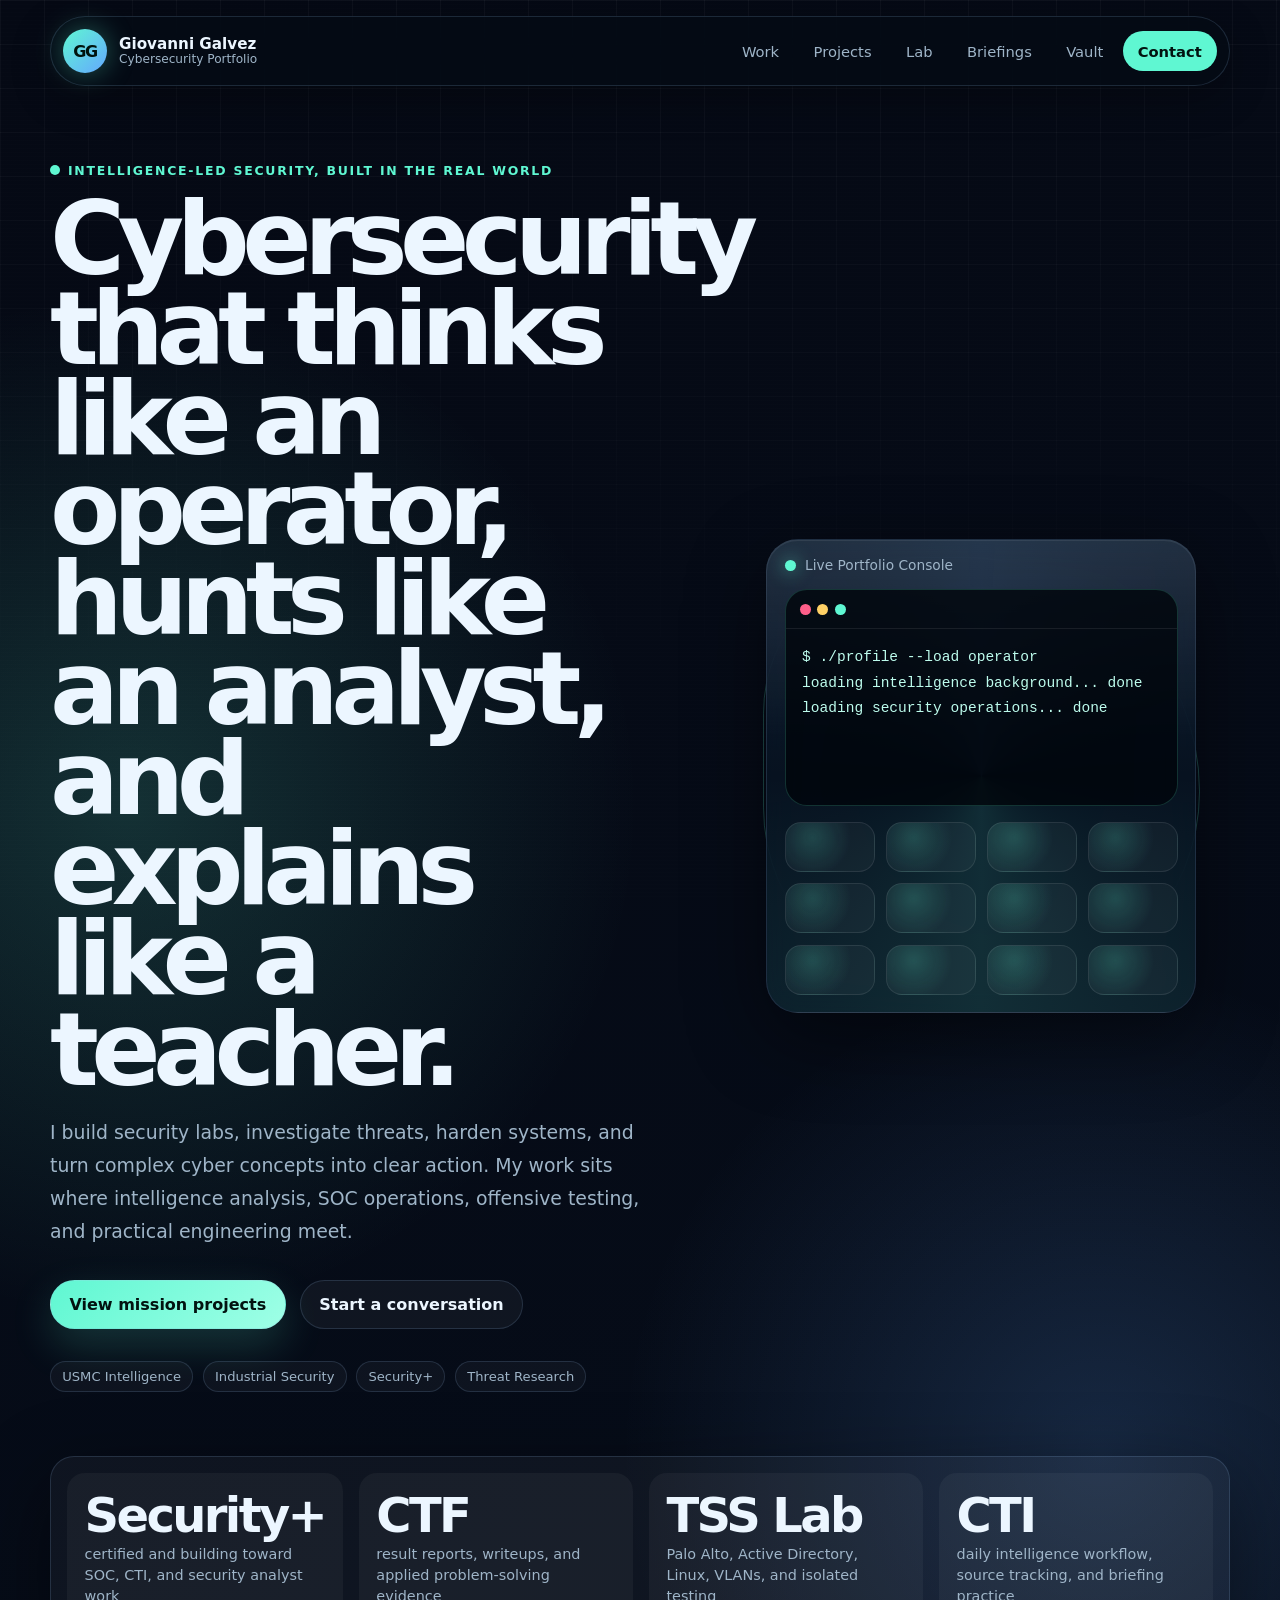
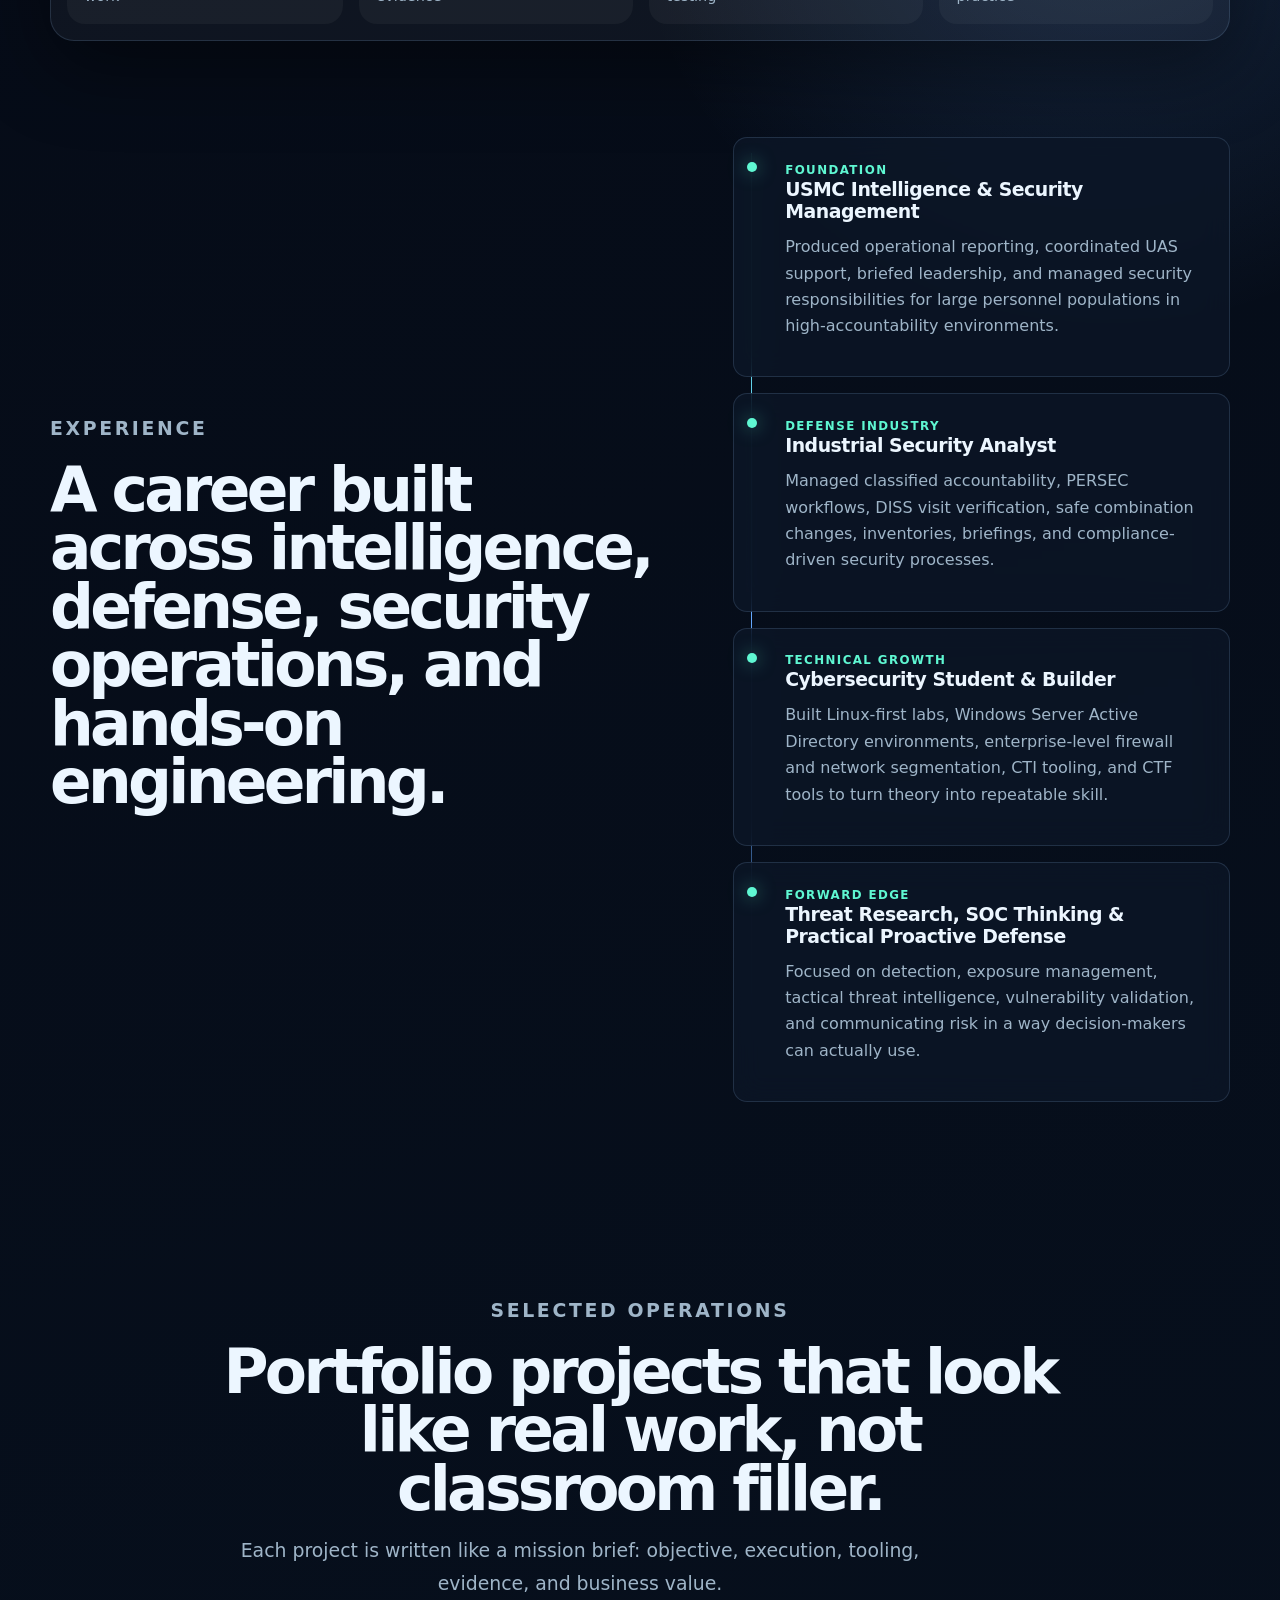
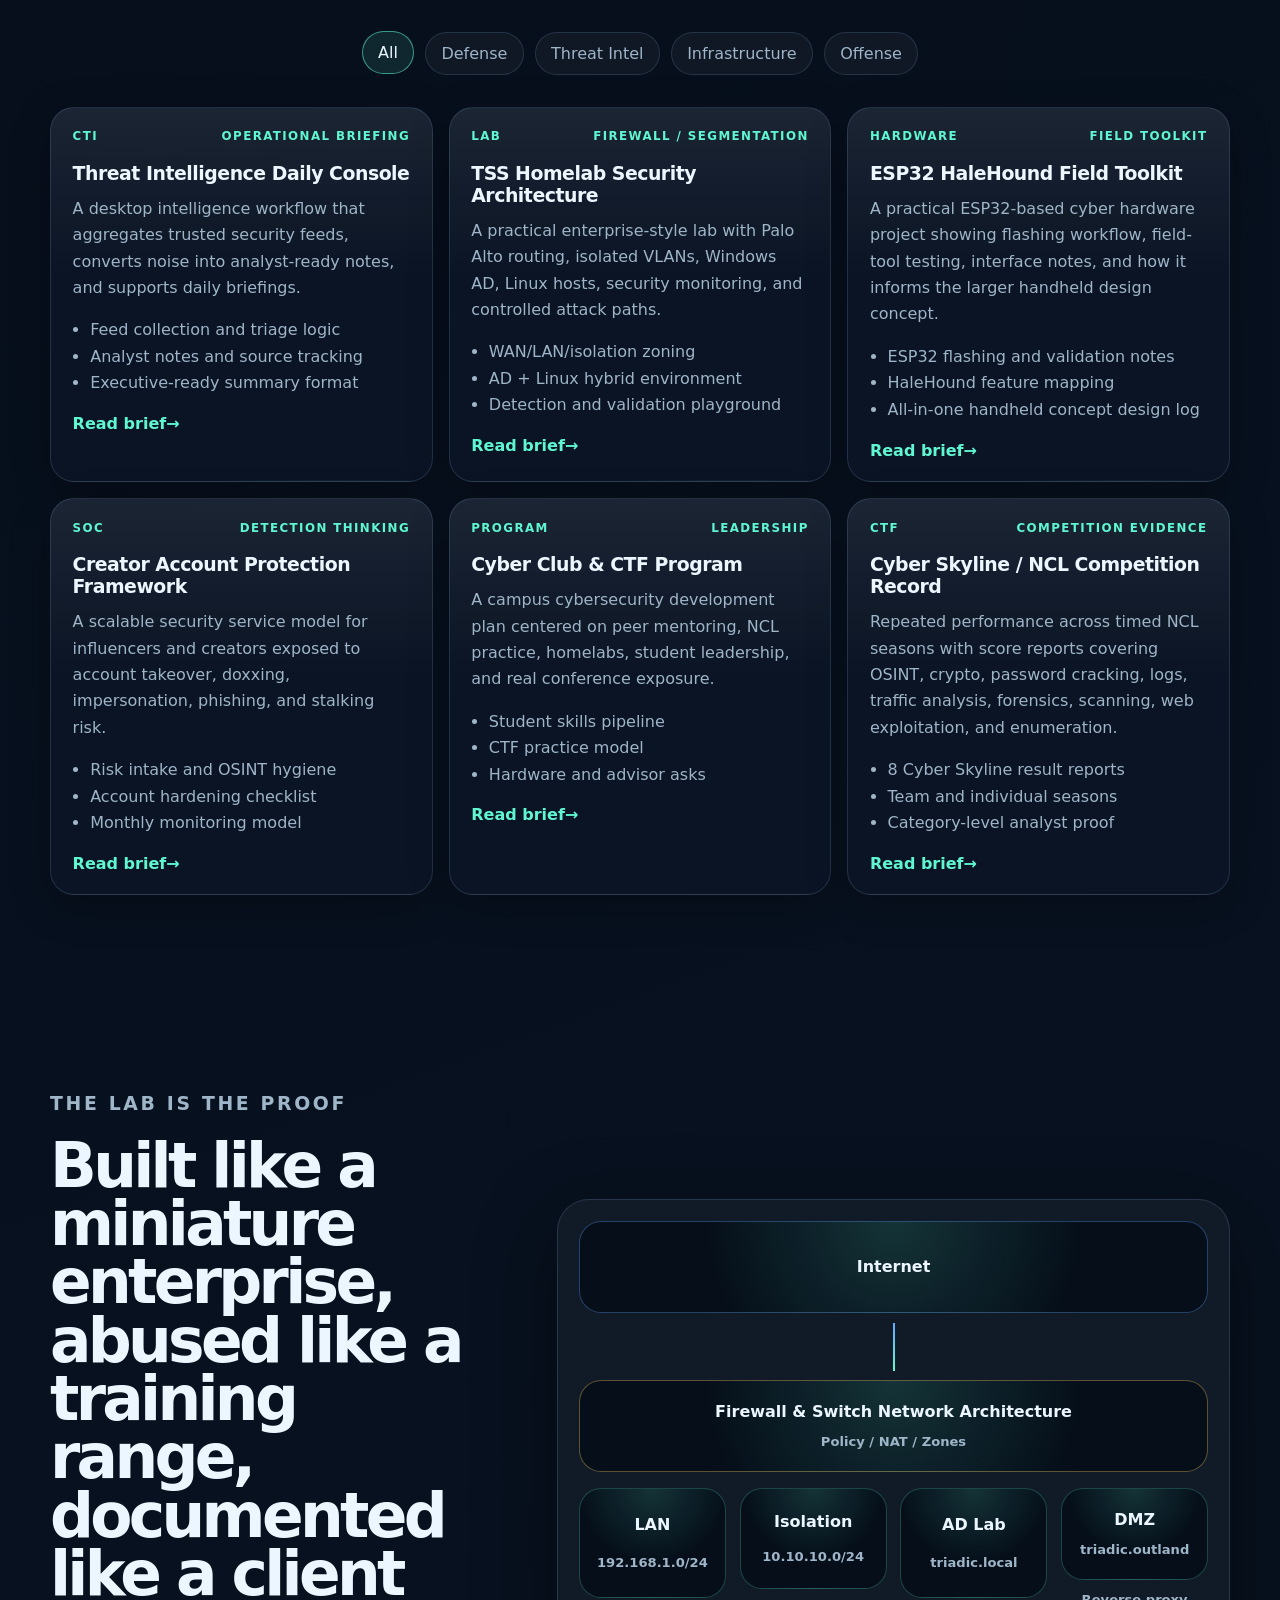
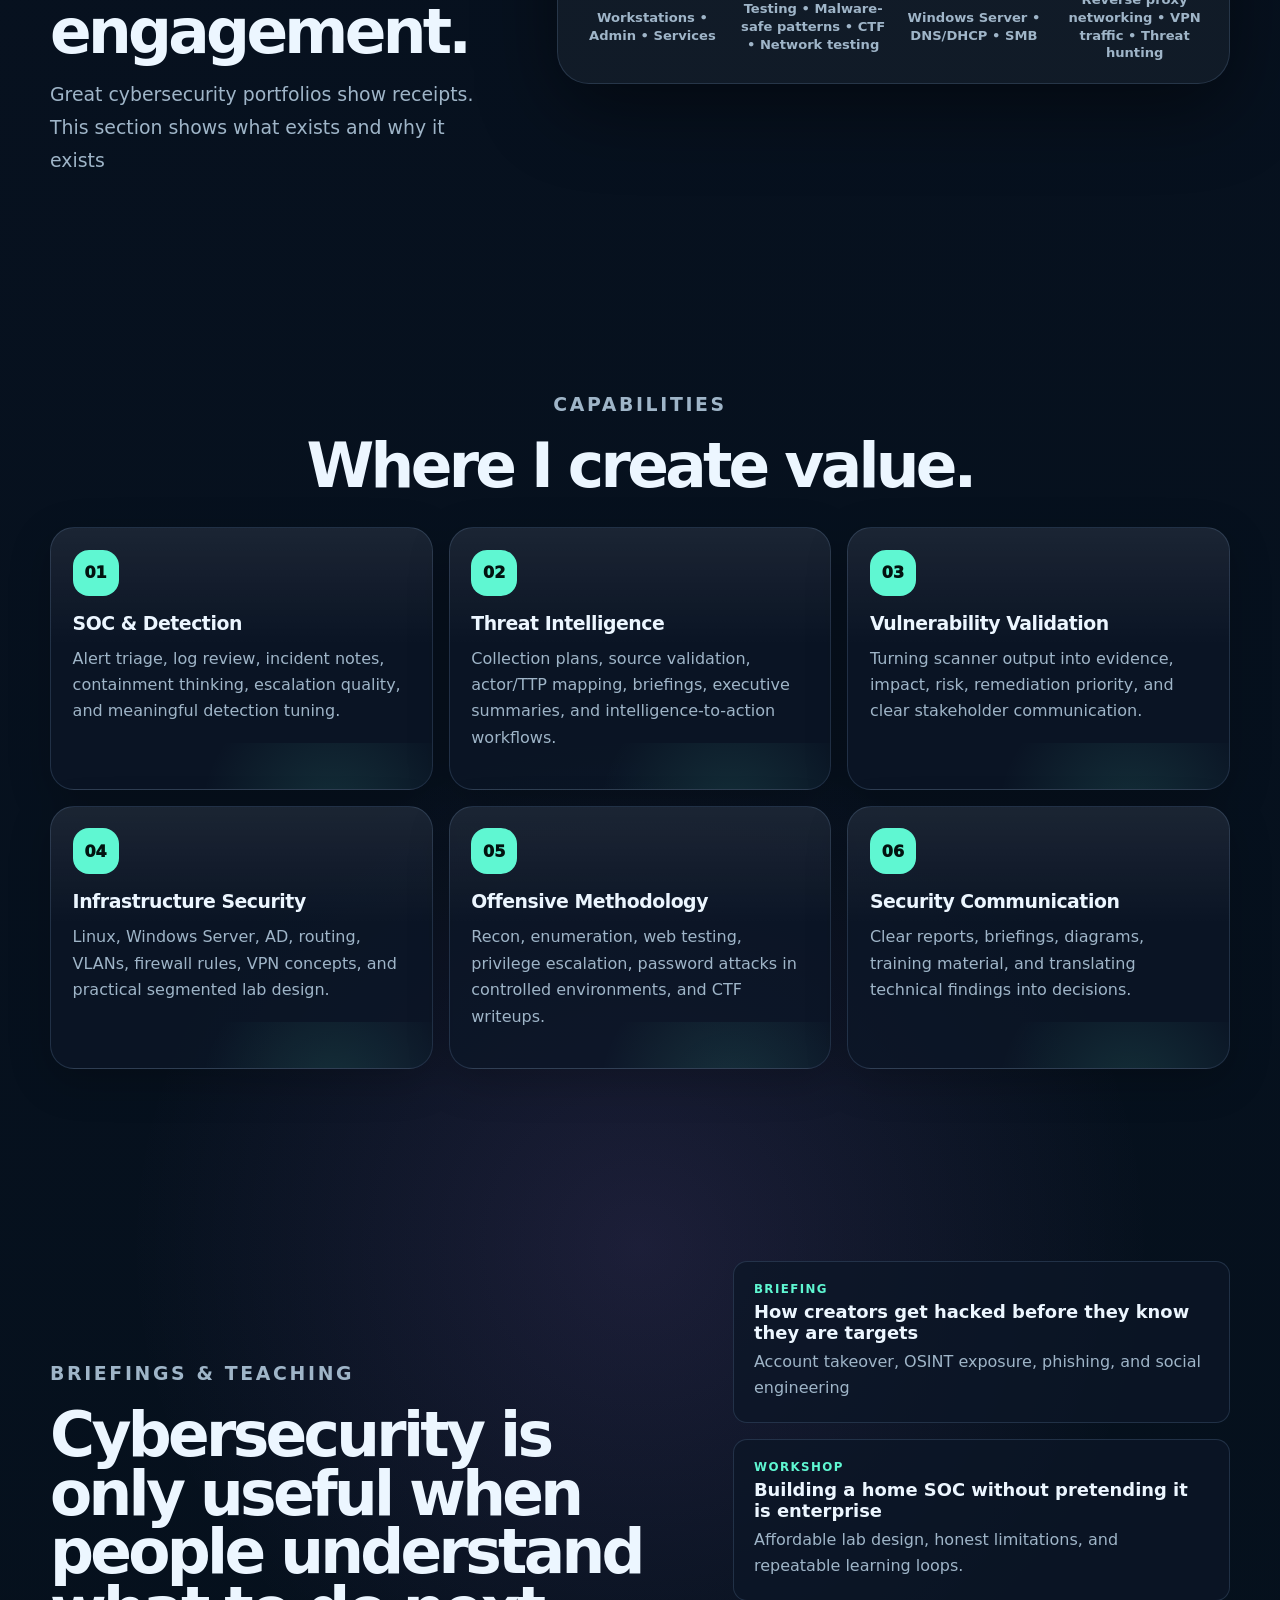
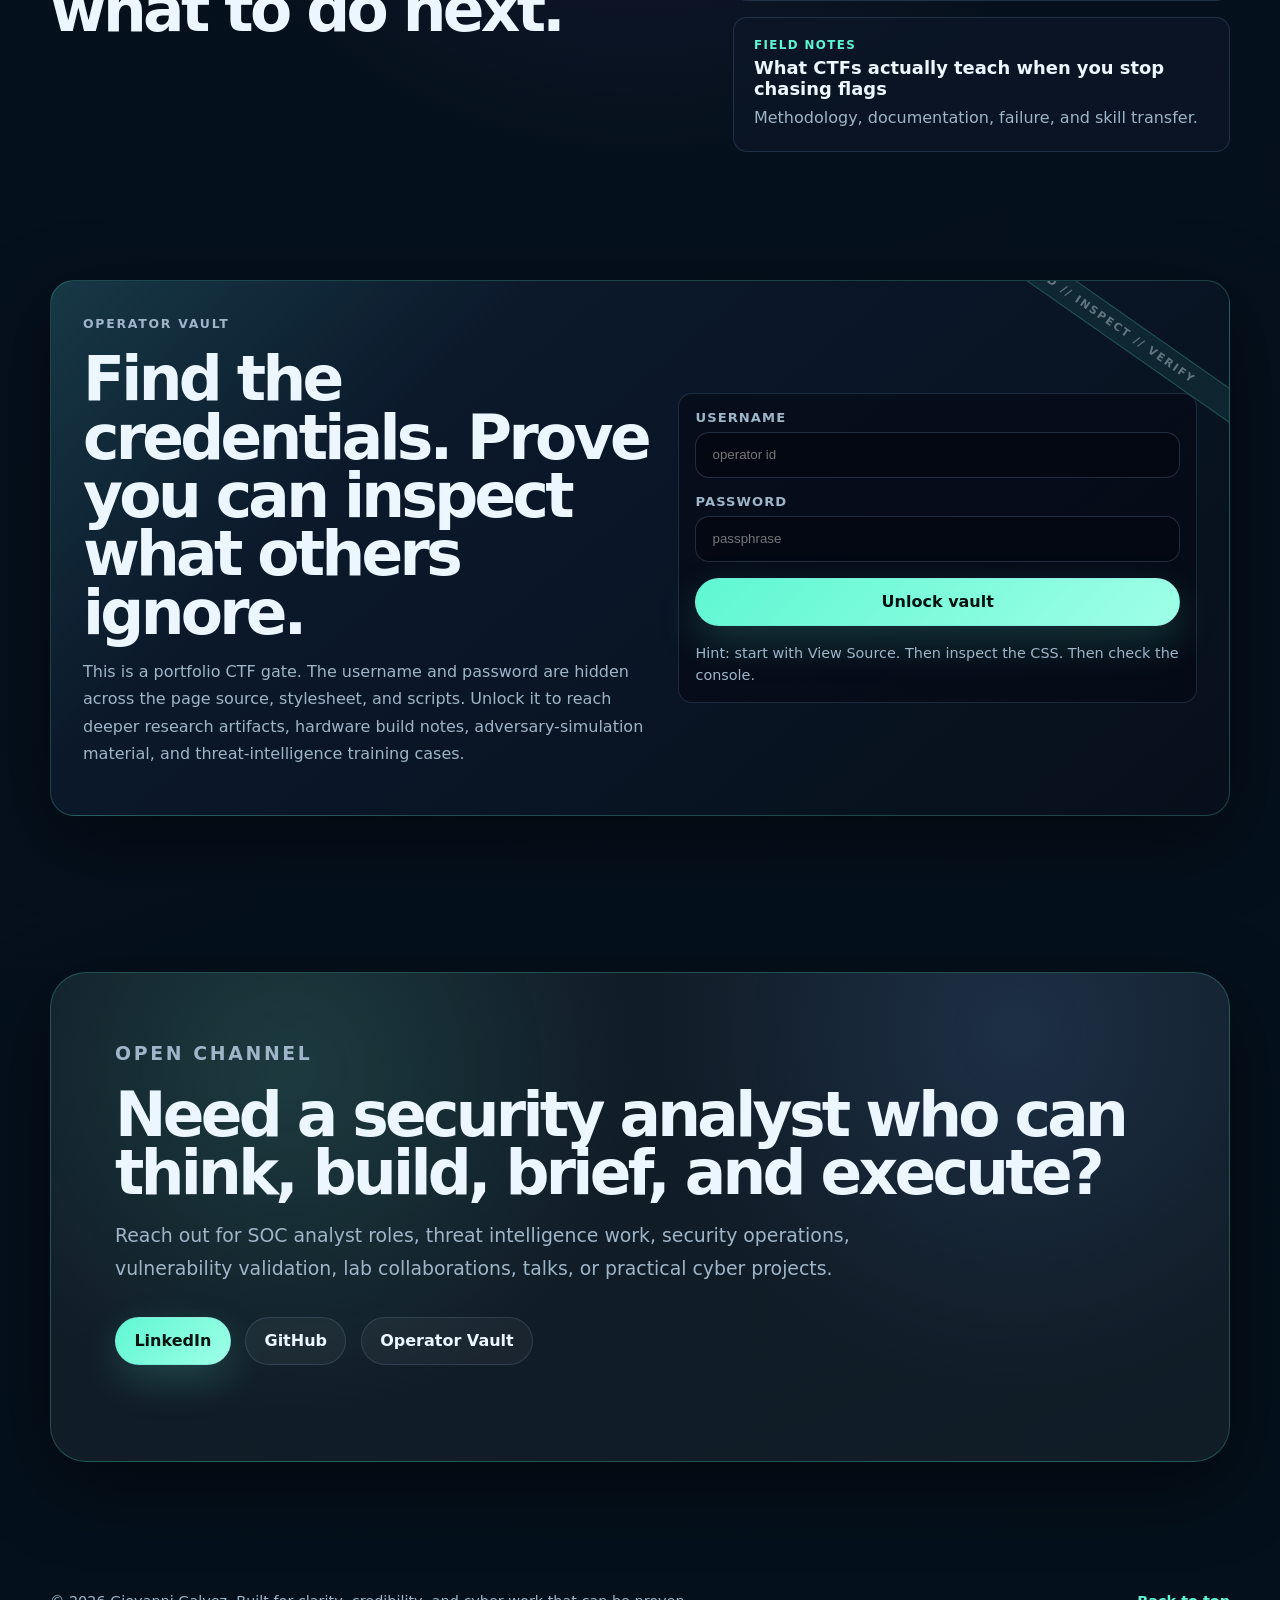
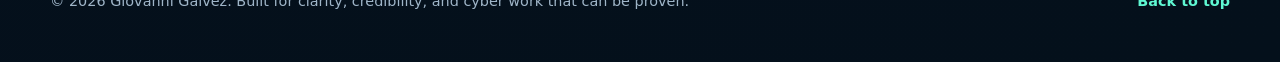
==== commit dded22a4: "Revise Cyber Club proposal and lab section text Updated headings and paragraph text for clarity." ====
--- a/index.html
+++ b/index.html
@@ -202,7 +202,7 @@
 
           <article class="project-card" data-category="infra defense">
             <div class="card-topline"><span>Program</span><span>Leadership</span></div>
-            <h3>Cyber Club & CTF Program Proposal</h3>
+            <h3>Cyber Club & CTF Program</h3>
             <p>A campus cybersecurity development plan centered on peer mentoring, NCL practice, homelabs, student leadership, and real conference exposure.</p>
             <ul>
               <li>Student skills pipeline</li>
@@ -230,7 +230,7 @@
         <div class="section-heading" data-reveal>
           <p class="eyebrow">The lab is the proof</p>
           <h2>Built like a miniature enterprise, abused like a training range, documented like a client engagement.</h2>
-          <p>Great cybersecurity portfolios show receipts. This section turns the lab into a story: what exists, why it exists, and what it proves.</p>
+          <p>Great cybersecurity portfolios show receipts. This section shows what exists and why it exists</p>
         </div>
         <div class="lab-map" data-reveal aria-label="Homelab architecture diagram">
           <div class="map-node internet">Internet</div>
@@ -396,4 +396,4 @@
   <script src="app.js"></script>
   <script src="vault.js"></script>
 </body>
-</html>+</html>
